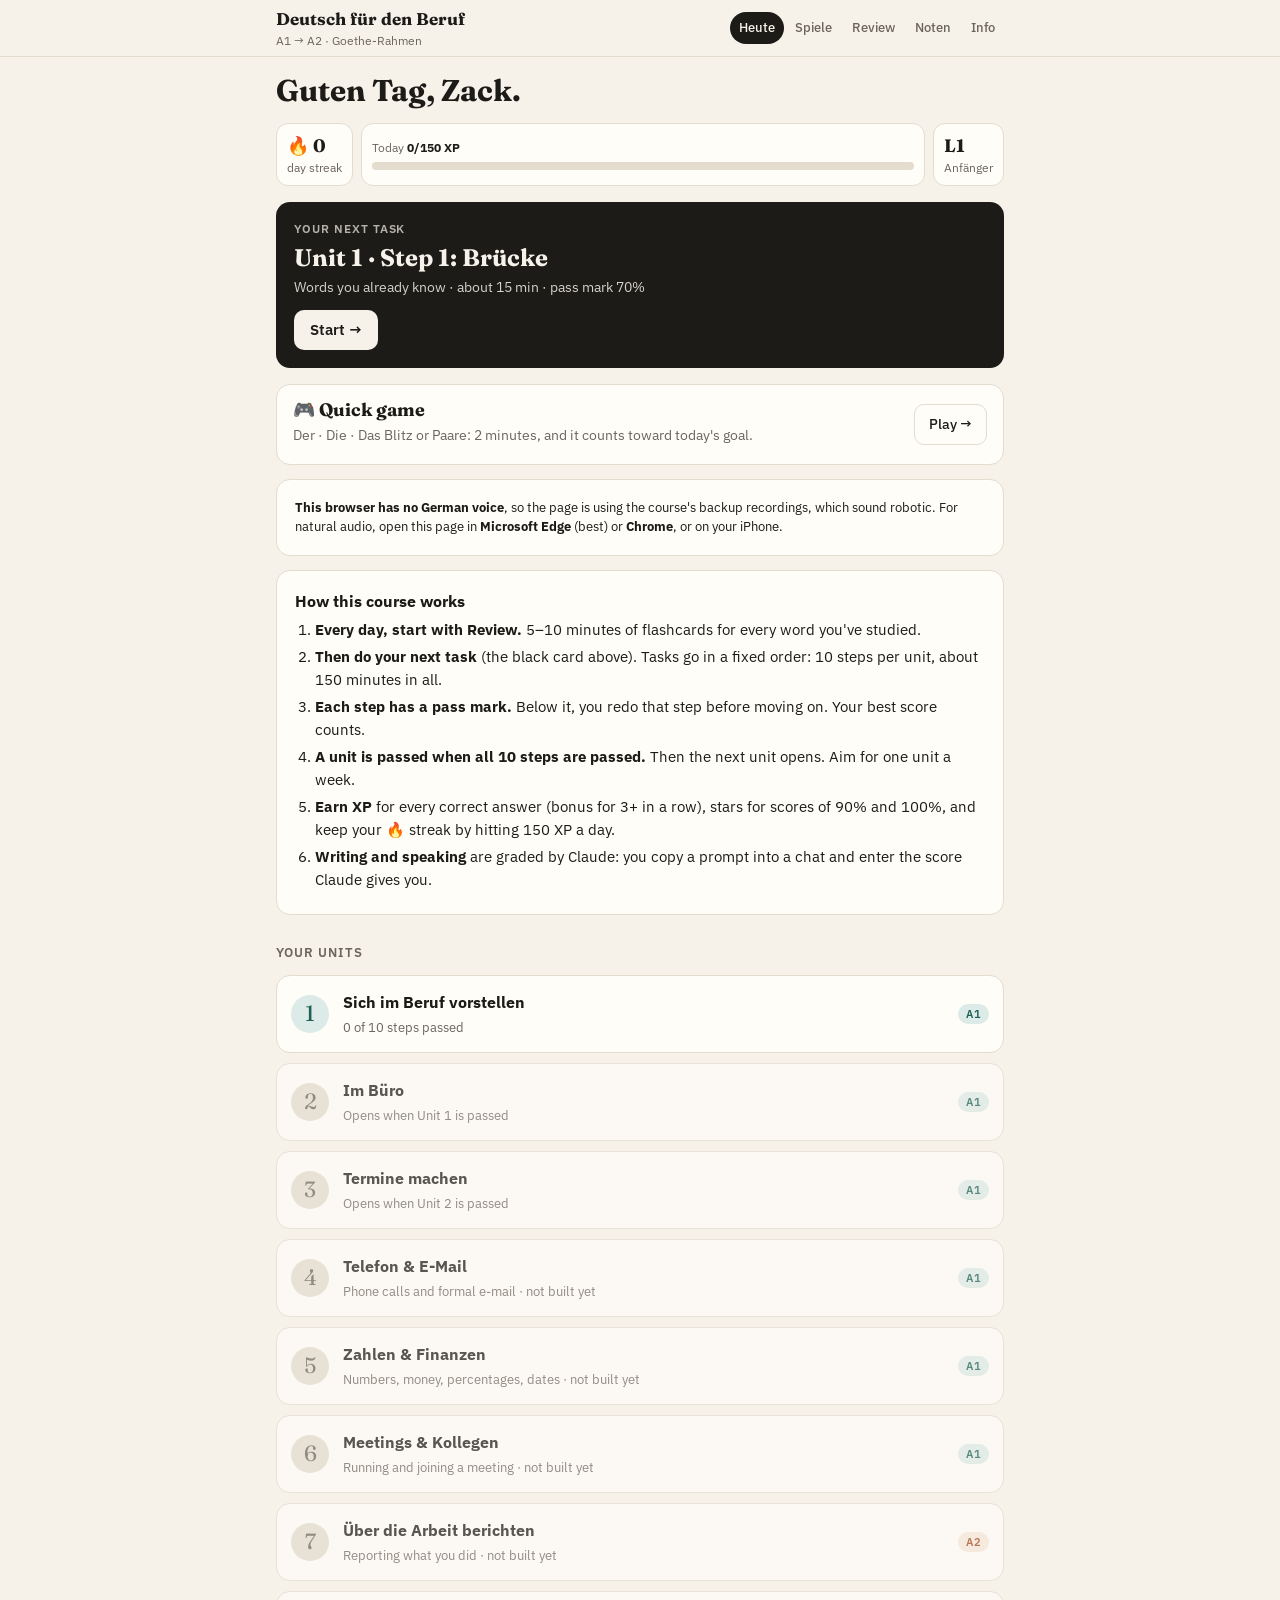
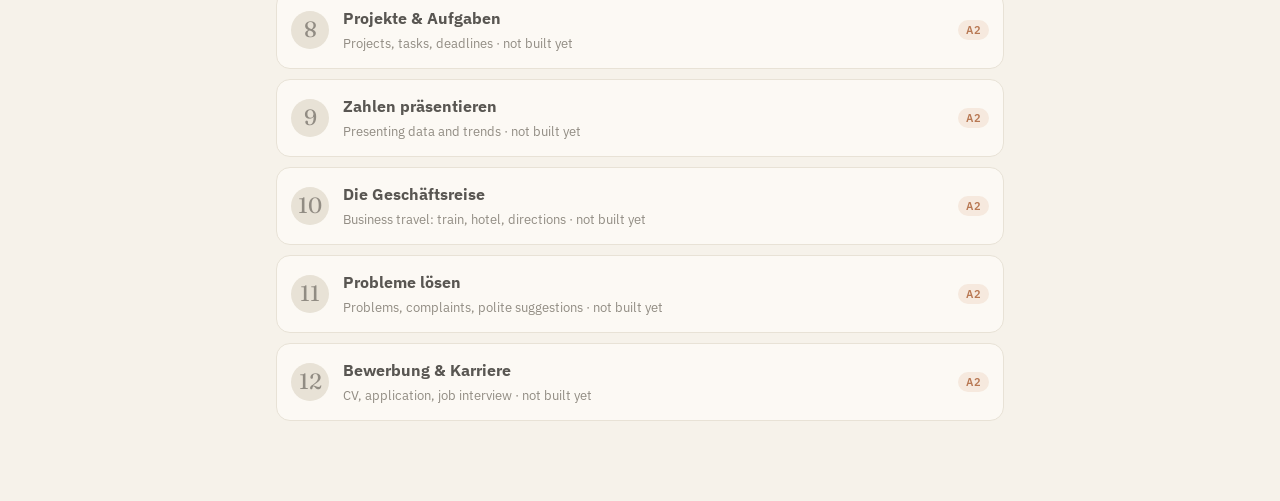
==== site/index.html @ 14cfe326 "Deutsch für den Beruf: Units 1-3, build pipeline, handoff" ====
<!DOCTYPE html>
<html lang="de">
<head>
<meta charset="utf-8">
<meta name="viewport" content="width=device-width, initial-scale=1">
<title>Deutsch für den Beruf · A1→A2</title>
<link rel="preconnect" href="https://fonts.googleapis.com">
<link href="https://fonts.googleapis.com/css2?family=Fraunces:opsz,wght@9..144,500;9..144,700&family=IBM+Plex+Sans:wght@400;500;600&family=IBM+Plex+Mono:wght@400;500&display=swap" rel="stylesheet">
<style>

:root{
  --bg:#f6f2ea; --card:#fffdf8; --ink:#1d1b18; --muted:#6b655c; --line:#e3dccf;
  --accent:#1f5f55; --accent-soft:#dcebe7; --warn:#a14a1a; --warn-soft:#f6e6da;
  --der:#2357a8; --die:#b3262f; --das:#2b7a3d; --pl:#7a4ea8;
  --ok:#2b7a3d; --bad:#b3262f; --ok-bg:#e3f1e5; --bad-bg:#f8e1e1; --mid:#a86a00; --mid-bg:#fbefd6;
  --radius:14px;
}
@media (prefers-color-scheme: dark){
  :root{
    --bg:#16181a; --card:#1f2225; --ink:#ece8e1; --muted:#a19b91; --line:#33373b;
    --accent:#6cc2b1; --accent-soft:#1f3632; --warn:#e39a6e; --warn-soft:#3a2a20;
    --der:#7fa8ef; --die:#f08a90; --das:#7fcf8e; --pl:#c4a2ec;
    --ok:#7fcf8e; --bad:#f08a90; --ok-bg:#1e3324; --bad-bg:#3a2224; --mid:#e8b75a; --mid-bg:#3a2f1a;
  }
}
*{box-sizing:border-box}
html,body{margin:0;padding:0}
body{font-family:"IBM Plex Sans",system-ui,sans-serif;background:var(--bg);color:var(--ink);line-height:1.5;font-size:16px;-webkit-text-size-adjust:100%}
h1,h2,h3{font-family:"Fraunces",Georgia,serif;font-weight:700;line-height:1.2;margin:0}
a{color:var(--accent)}
button{font:inherit;color:inherit;cursor:pointer}
.wrap{max-width:760px;margin:0 auto;padding:0 16px 80px}
header.top{position:sticky;top:0;z-index:20;background:var(--bg);border-bottom:1px solid var(--line)}
header.top .wrap{padding-bottom:0;display:flex;align-items:center;gap:10px;min-height:56px}
.brand{font-family:"Fraunces",serif;font-weight:700;font-size:17px;flex:1;min-width:0}
.brand small{display:block;font-family:"IBM Plex Sans",system-ui,sans-serif;font-weight:400;font-size:12px;color:var(--muted)}
nav.tabs{display:flex;gap:2px}
nav.tabs a{text-decoration:none;color:var(--muted);padding:6px 9px;border-radius:999px;font-size:13px;font-weight:500;white-space:nowrap}
nav.tabs a.on{background:var(--ink);color:var(--bg)}
.hero{padding:26px 0 6px}
.hero h1{font-size:30px}
.hero p{color:var(--muted);margin:8px 0 0}
.bar{height:8px;background:var(--line);border-radius:99px;overflow:hidden}
.bar>i{display:block;height:100%;background:var(--accent);width:0;transition:width .4s}
.card{background:var(--card);border:1px solid var(--line);border-radius:var(--radius);padding:18px;margin:14px 0}
.units{display:grid;gap:10px;margin-top:12px}
.unit{display:flex;gap:14px;align-items:center;text-decoration:none;color:inherit;background:var(--card);border:1px solid var(--line);border-radius:var(--radius);padding:14px}
.unit .num{font-family:"Fraunces",serif;font-size:22px;width:38px;height:38px;border-radius:50%;display:grid;place-items:center;background:var(--accent-soft);color:var(--accent);flex:none}
.unit.locked{opacity:.72}
.unit.locked .num{background:var(--line);color:var(--muted)}
.unit .t{flex:1;min-width:0}
.unit .t b{display:block}
.unit .t span{font-size:13px;color:var(--muted)}
.pill{font-size:11px;font-weight:600;letter-spacing:.04em;padding:2px 8px;border-radius:99px;background:var(--line);color:var(--muted);white-space:nowrap}
.pill.a1{background:var(--accent-soft);color:var(--accent)}
.pill.a2{background:var(--warn-soft);color:var(--warn)}
.mini{width:56px}
.sec-h{font-size:13px;font-weight:600;letter-spacing:.08em;text-transform:uppercase;color:var(--muted);margin:28px 0 4px}
.method{display:grid;grid-template-columns:repeat(3,1fr);gap:8px;margin-top:12px}
.method div{background:var(--card);border:1px solid var(--line);border-radius:12px;padding:10px;font-size:13px}
.method b{display:block;font-size:14px}
.chips{position:sticky;top:57px;z-index:10;background:var(--bg);display:flex;gap:6px;overflow-x:auto;padding:10px 16px;margin:0 -16px;scrollbar-width:none}
.chips::-webkit-scrollbar{display:none}
.chips a{flex:none;text-decoration:none;font-size:13px;font-weight:500;padding:6px 12px;border:1px solid var(--line);border-radius:99px;color:var(--ink);background:var(--card)}
.chips a.done{border-color:var(--accent);color:var(--accent)}
.chips a.done::after{content:" ✓"}
section.block{scroll-margin-top:110px}
section.block>h2{font-size:22px;margin:30px 0 4px;display:flex;align-items:baseline;gap:10px}
section.block>h2 .k{font-family:"IBM Plex Sans",system-ui,sans-serif;font-size:12px;font-weight:600;letter-spacing:.06em;text-transform:uppercase;color:var(--muted)}
.lead{color:var(--muted);margin:2px 0 0;font-size:15px}
.goals{margin:8px 0 0;padding-left:20px}
.goals li{margin:3px 0}
.g-m{color:var(--der)} .g-f{color:var(--die)} .g-n{color:var(--das)} .g-p{color:var(--pl)}
/* bridge */
.cog{display:grid;grid-template-columns:repeat(auto-fill,minmax(150px,1fr));gap:8px}
.cog button{display:flex;flex-direction:column;align-items:flex-start;text-align:left;border:1px solid var(--line);background:var(--card);border-radius:10px;padding:8px 10px}
.cog button b{font-weight:500}
.cog button span{font-size:12px;color:var(--muted)}
.rule h3{font-size:18px}
.rule .how{font-size:14px;color:var(--muted);margin:4px 0 10px}
.pair{display:flex;align-items:center;gap:8px;padding:7px 0;border-bottom:1px solid var(--line)}
.pair:last-child{border-bottom:none}
.pair .en{flex:1;color:var(--muted)}
.pair .ar{color:var(--muted)}
.pair .de{flex:1.2;font-weight:500}
.pair .de.hidden{color:transparent;background:var(--line);border-radius:6px;cursor:pointer;user-select:none}
.pair .de.hidden::before{content:"tap to reveal";color:var(--muted);font-size:12px;font-weight:400;padding:0 8px}
.sub{font-size:12px;font-weight:600;letter-spacing:.06em;text-transform:uppercase;color:var(--muted);margin:12px 0 2px}
table.snd{border-collapse:collapse;width:100%;font-size:14px}
table.snd td{border-bottom:1px solid var(--line);padding:7px 6px;vertical-align:top}
table.snd td:first-child{font-family:"IBM Plex Mono",monospace;font-weight:500;white-space:nowrap}
/* flashcards */
.fc-wrap{display:flex;flex-direction:column;align-items:center;gap:12px}
.fc{width:100%;min-height:170px;border-radius:var(--radius);border:1px solid var(--line);background:var(--bg);display:flex;flex-direction:column;align-items:center;justify-content:center;padding:20px;text-align:center;user-select:none;position:relative;cursor:pointer}
.fc .w{font-family:"Fraunces",serif;font-size:28px;font-weight:500}
.fc .tr{font-size:17px;color:var(--muted);margin-top:8px;min-height:24px}
.fc .note{font-size:13px;color:var(--muted);margin-top:6px}
.fc .hint{position:absolute;bottom:8px;font-size:12px;color:var(--muted)}
.ctrl{display:flex;gap:8px;flex-wrap:wrap;justify-content:center}
.btn{border:1px solid var(--line);background:var(--card);padding:9px 14px;border-radius:10px;font-weight:500;font-size:14px}
.btn.primary{background:var(--accent);border-color:var(--accent);color:#fff}
@media (prefers-color-scheme: dark){.btn.primary{color:#0f1a18}}
.btn.ghost{background:transparent}
.btn.sm{padding:5px 10px;font-size:13px}
.btn:disabled{opacity:.45;cursor:default}
.legend{display:flex;gap:12px;font-size:13px;flex-wrap:wrap;color:var(--muted);margin-top:4px}
.vlist{display:none;margin-top:10px;width:100%}
.vlist.on{display:block}
.vrow{display:flex;gap:10px;align-items:center;padding:8px 0;border-bottom:1px solid var(--line)}
.vrow .d{flex:1;font-weight:500}
.vrow .e{flex:1;color:var(--muted);font-size:14px}
.spk{border:none;background:transparent;font-size:17px;padding:4px 6px;line-height:1;border-radius:8px;flex:none}
.spk:hover{background:var(--line)}
.spk.playing{background:var(--accent-soft)}
/* dialog */
.line{display:flex;gap:10px;padding:10px 6px;border-bottom:1px dashed var(--line);border-radius:8px}
.line:last-of-type{border-bottom:none}
.line.now{background:var(--accent-soft)}
.who{flex:none;width:30px;height:30px;border-radius:50%;display:grid;place-items:center;font-size:12px;font-weight:600;background:var(--accent-soft);color:var(--accent)}
.who.b{background:var(--warn-soft);color:var(--warn)}
.line .txt{flex:1}
.line .en{font-size:14px;color:var(--muted);display:none;margin-top:2px}
.show-en .line .en{display:block}
.hide-de .line .txt>div:first-child{filter:blur(5px)}
/* listening */
.player{display:flex;align-items:center;gap:12px;padding:12px;border-radius:12px;background:var(--bg);border:1px solid var(--line)}
.player .big{width:48px;height:48px;border-radius:50%;border:none;background:var(--accent);color:#fff;font-size:18px;flex:none}
@media (prefers-color-scheme: dark){.player .big{color:#0f1a18}}
.player .meta{flex:1;font-size:14px}
.transcript{display:none;margin-top:10px;font-size:15px;border-left:3px solid var(--accent);padding:6px 12px}
.transcript.on{display:block}
.diff{margin-top:6px;font-size:15px;line-height:1.9}
.diff span{padding:1px 4px;border-radius:5px;margin-right:2px}
.diff .w-ok{background:var(--ok-bg);color:var(--ok)}
.diff .w-case{background:var(--mid-bg);color:var(--mid)}
.diff .w-bad{background:var(--bad-bg);color:var(--bad)}
.diff .w-miss{background:var(--bad-bg);color:var(--bad);text-decoration:underline dotted}
/* grammar */
.gram h3{font-size:17px;margin:4px 0 6px}
.gram p{margin:6px 0}
table.tb{border-collapse:collapse;width:100%;font-size:14px;margin:8px 0}
table.tb th,table.tb td{border-bottom:1px solid var(--line);padding:6px 8px;text-align:left}
table.tb th{font-weight:600;color:var(--muted);font-size:12px;text-transform:uppercase;letter-spacing:.04em}
.slots{display:flex;flex-wrap:wrap;gap:4px;margin:6px 0}
.slots span{padding:4px 8px;border-radius:8px;background:var(--line);font-size:14px}
.slots span.v{background:var(--accent);color:#fff}
@media (prefers-color-scheme: dark){.slots span.v{color:#0f1a18}}
.tip{border-left:3px solid var(--warn);padding:6px 12px;margin:10px 0;font-size:14px}
.tip b{color:var(--warn)}
/* exercises */
.ex-h{display:flex;justify-content:space-between;align-items:baseline;gap:10px}
.ex-h h3{font-size:17px}
.score{font-size:13px;color:var(--muted);white-space:nowrap}
.q{padding:14px 0;border-bottom:1px solid var(--line)}
.q:last-child{border-bottom:none}
.q .p{font-weight:500;margin-bottom:8px}
.opts{display:grid;grid-template-columns:1fr 1fr;gap:8px}
.opt{border:1px solid var(--line);background:var(--card);padding:9px 10px;border-radius:10px;text-align:left;font-size:15px}
.opt.right{background:var(--ok-bg);border-color:var(--ok);color:var(--ok);font-weight:600}
.opt.wrong{background:var(--bad-bg);border-color:var(--bad);color:var(--bad);text-decoration:line-through}
.why{font-size:14px;color:var(--muted);margin-top:8px;display:none}
.why.on{display:block}
.inrow{display:flex;gap:8px;align-items:center;flex-wrap:wrap}
input.tx{flex:1;min-width:140px;font:inherit;font-size:16px;padding:9px 10px;border:1px solid var(--line);border-radius:10px;background:var(--bg);color:var(--ink)}
input.tx.right{border-color:var(--ok);background:var(--ok-bg)}
input.tx.wrong{border-color:var(--bad);background:var(--bad-bg)}
.fb{font-size:14px;margin-top:6px}
.fb.ok{color:var(--ok)} .fb.no{color:var(--bad)}
.uml{display:flex;gap:4px;margin-top:6px;flex-wrap:wrap}
.uml button{border:1px solid var(--line);background:var(--card);border-radius:8px;padding:4px 11px;font-size:15px;min-width:36px}
.tray,.answer{display:flex;flex-wrap:wrap;gap:6px;min-height:44px;padding:6px;border-radius:10px}
.answer{border:1px dashed var(--line);margin-bottom:8px;background:var(--bg)}
.answer.right{border-color:var(--ok);border-style:solid;background:var(--ok-bg)}
.answer.wrong{border-color:var(--bad);border-style:solid;background:var(--bad-bg)}
.tok{border:1px solid var(--line);background:var(--card);padding:6px 10px;border-radius:8px;font-size:15px}
.tok.used{visibility:hidden}
/* think */
.step{padding:14px 0;border-bottom:1px solid var(--line)}
.step:last-child{border-bottom:none}
.step .en{font-weight:500}
.step .num{font-size:12px;color:var(--muted);font-weight:600;letter-spacing:.06em}
.step .ans{display:none;margin-top:8px;padding:8px 10px;border-radius:10px;background:var(--accent-soft)}
.step .ans.on{display:flex;gap:8px;align-items:flex-start}
.step .ans .de{flex:1;font-weight:600;color:var(--accent)}
.step .ans .de small{display:block;font-weight:400;color:var(--muted);font-size:13px;margin-top:2px}
/* typing */
.target{font-family:"IBM Plex Mono",monospace;font-size:19px;line-height:1.7;padding:12px;border-radius:10px;background:var(--bg);border:1px solid var(--line);word-break:break-word;letter-spacing:.01em}
.target .c-ok{color:var(--ok)}
.target .c-bad{background:var(--bad-bg);color:var(--bad)}
.target .c-cur{border-bottom:2px solid var(--accent)}
.target .c-todo{color:var(--muted)}
input.typing{width:100%;margin-top:10px;font-family:"IBM Plex Mono",monospace;font-size:18px;padding:10px;border:1px solid var(--line);border-radius:10px;background:var(--card);color:var(--ink)}
.stats{display:flex;gap:16px;font-size:14px;margin-top:10px;color:var(--muted)}
.stats b{color:var(--ink);font-size:18px;font-family:"Fraunces",serif}
details.keys{border:1px solid var(--line);border-radius:10px;padding:8px 12px;margin:8px 0;background:var(--card)}
details.keys summary{cursor:pointer;font-weight:500}
details.keys p{margin:6px 0;font-size:14px}
kbd{font-family:"IBM Plex Mono",monospace;font-size:13px;border:1px solid var(--line);border-bottom-width:2px;border-radius:5px;padding:1px 6px;background:var(--bg)}
/* write */
textarea{width:100%;min-height:150px;font:inherit;font-size:16px;padding:10px;border:1px solid var(--line);border-radius:10px;background:var(--bg);color:var(--ink);resize:vertical}
.model{display:none;white-space:pre-line;border-left:3px solid var(--accent);padding:8px 12px;margin-top:10px;font-size:15px}
.model.on{display:block}
.copybox{display:none;margin-top:10px;font-size:13px;white-space:pre-wrap;background:var(--bg);border:1px solid var(--line);border-radius:10px;padding:10px;user-select:all}
.copybox.on{display:block}
.toast{position:fixed;left:50%;bottom:20px;transform:translateX(-50%);background:var(--ink);color:var(--bg);padding:9px 16px;border-radius:99px;font-size:14px;opacity:0;transition:opacity .25s;pointer-events:none;z-index:50;max-width:90vw;text-align:center}
.toast.on{opacity:1}
.row{display:flex;gap:8px;flex-wrap:wrap;margin-top:10px}
.muted{color:var(--muted)}
.small{font-size:13px}
ul.clean{padding-left:20px;margin:6px 0}
ul.clean li{margin:4px 0}
.examgrid{display:grid;grid-template-columns:1fr 1fr;gap:10px}
.examgrid .card{margin:0}
.examgrid h3{font-size:18px}
.examgrid .big{font-family:"Fraunces",serif;font-size:26px}
.back{display:inline-block;margin-top:18px;font-size:14px;text-decoration:none}
.boxes{display:flex;gap:6px;margin-top:10px}
.boxes div{flex:1;text-align:center;border:1px solid var(--line);border-radius:10px;padding:6px 0;font-size:12px;color:var(--muted);background:var(--card)}
.boxes div b{display:block;font-size:18px;color:var(--ink);font-family:"Fraunces",serif}
@media (max-width:440px){.opts{grid-template-columns:1fr}.hero h1{font-size:26px}nav.tabs a{padding:6px 7px;font-size:12px}.brand small{display:none}.brand{font-size:15px}.method{grid-template-columns:1fr 1fr}.examgrid{grid-template-columns:1fr}}

/* ---- guided path ---- */
.next{background:var(--ink);color:var(--bg);border-radius:var(--radius);padding:18px;margin:16px 0;display:block;text-decoration:none}
.next .k{font-size:12px;font-weight:600;letter-spacing:.08em;text-transform:uppercase;opacity:.7}
.next h2{font-size:24px;margin:6px 0 4px;color:var(--bg)}
.next p{margin:0;opacity:.85;font-size:14px}
.next .go{display:inline-block;margin-top:12px;background:var(--bg);color:var(--ink);padding:9px 16px;border-radius:10px;font-weight:600;font-size:15px}
.next.warn{background:var(--warn)}
.how ol{margin:6px 0 0;padding-left:20px}
.how li{margin:5px 0;font-size:15px}
.steps{display:grid;gap:8px;margin-top:10px}
.srow{display:flex;align-items:center;gap:12px;padding:12px;border:1px solid var(--line);border-radius:12px;background:var(--card);text-decoration:none;color:inherit}
.srow .n{width:30px;height:30px;border-radius:50%;display:grid;place-items:center;font-weight:600;font-size:14px;background:var(--line);color:var(--muted);flex:none}
.srow.pass .n{background:var(--ok);color:#fff}
.srow.fail .n{background:var(--bad);color:#fff}
.srow.cur{border-color:var(--ink);border-width:2px}
.srow .t{flex:1;min-width:0}
.srow .t b{display:block;font-size:15px}
.srow .t span{font-size:12px;color:var(--muted)}
.srow .g{font-size:13px;text-align:right;white-space:nowrap}
.srow .g b{display:block;font-family:"Fraunces",Georgia,serif;font-size:17px}
.task{border:2px solid var(--ink);border-radius:var(--radius);padding:14px 16px;margin:14px 0;background:var(--card)}
.task .h{font-size:12px;font-weight:600;letter-spacing:.08em;text-transform:uppercase;color:var(--muted)}
.task ol{margin:6px 0 8px;padding-left:20px}
.task li{margin:4px 0}
.passline{font-size:14px;padding-top:8px;border-top:1px solid var(--line)}
.passline b{color:var(--accent)}
.result{border-radius:var(--radius);padding:16px;margin:18px 0;border:2px solid}
.result.ok{border-color:var(--ok);background:var(--ok-bg)}
.result.no{border-color:var(--bad);background:var(--bad-bg)}
.result .big{font-family:"Fraunces",Georgia,serif;font-size:34px;line-height:1}
.result p{margin:8px 0 0}
.stephead{display:flex;justify-content:space-between;align-items:center;gap:10px;margin-top:16px;font-size:13px;color:var(--muted)}
.prog{display:flex;gap:3px;margin-top:8px}
.prog i{flex:1;height:5px;border-radius:3px;background:var(--line)}
.prog i.pass{background:var(--ok)} .prog i.fail{background:var(--bad)} .prog i.cur{background:var(--ink)}
table.grades{border-collapse:collapse;width:100%;font-size:14px}
table.grades td,table.grades th{padding:7px 6px;border-bottom:1px solid var(--line);text-align:left}
table.grades th{font-size:12px;color:var(--muted);text-transform:uppercase;letter-spacing:.04em}
table.grades td.r{text-align:right;white-space:nowrap}
.ok-t{color:var(--ok);font-weight:600} .no-t{color:var(--bad);font-weight:600}
.lockmsg{font-size:13px;color:var(--muted)}
input.score{width:80px;font:inherit;font-size:18px;padding:8px;border:1px solid var(--line);border-radius:10px;background:var(--bg);color:var(--ink);text-align:center}
.selfgrade{display:none;gap:8px;margin-top:8px;align-items:center;font-size:14px}
.selfgrade.on{display:flex}
.chk{font-size:12px;font-weight:600}

/* ---- game layer ---- */
.hud{display:flex;gap:8px;align-items:stretch;margin:8px 0 4px}
.hud .hb{background:var(--card);border:1px solid var(--line);border-radius:12px;padding:8px 10px;display:flex;flex-direction:column;justify-content:center;font-size:12px;color:var(--muted);min-width:64px}
.hud .hb.grow{flex:1}
.hud .big{font-family:"Fraunces",Georgia,serif;font-size:18px;color:var(--ink);font-weight:700}
.hud .goalrow{display:flex;justify-content:space-between;margin-bottom:5px}
.hud .goalrow b{color:var(--ink)}
.xpfloat{position:fixed;right:18px;top:70px;background:var(--accent);color:#fff;font-weight:700;padding:5px 10px;border-radius:99px;font-size:14px;z-index:60;animation:xpup 1.1s ease-out forwards;pointer-events:none}
@keyframes xpup{0%{opacity:0;transform:translateY(10px)}20%{opacity:1;transform:translateY(0)}100%{opacity:0;transform:translateY(-24px)}}
#combo{position:fixed;left:50%;top:64px;transform:translateX(-50%) scale(.9);background:var(--warn);color:#fff;font-weight:700;padding:6px 14px;border-radius:99px;opacity:0;transition:all .2s;z-index:60;pointer-events:none}
#combo.on{opacity:1;transform:translateX(-50%) scale(1)}
.stars{color:#e0a000;font-size:22px;letter-spacing:2px}
.stars.sm{font-size:12px;letter-spacing:0;display:block}
.gamecard{display:flex;gap:12px;align-items:center;justify-content:space-between;background:var(--card);border:1px solid var(--line);border-radius:var(--radius);padding:14px 16px;margin:12px 0}
.gamecard h3{font-size:18px}
.gamecard p{margin:4px 0;font-size:14px;color:var(--muted)}
.game{margin-top:12px}
.gtop{display:flex;justify-content:space-between;font-weight:600;font-size:16px;padding:10px 4px}
.bzcard{background:var(--card);border:2px solid var(--line);border-radius:var(--radius);padding:30px 16px;text-align:center;transition:all .15s}
.bzcard.ok{border-color:var(--ok);background:var(--ok-bg)} .bzcard.no{border-color:var(--bad);background:var(--bad-bg)}
.bzw{font-family:"Fraunces",Georgia,serif;font-size:36px;font-weight:700}
.bzen{color:var(--muted);margin-top:6px}
.arts{display:grid;grid-template-columns:repeat(3,1fr);gap:10px;margin:14px 0}
.art{font-size:22px;font-weight:700;padding:18px 0;border-radius:14px;border:2px solid currentColor;background:var(--card)}
.art:disabled{opacity:.4}
.pgrid{display:grid;grid-template-columns:repeat(3,1fr);gap:8px}
.pc{min-height:68px;border-radius:12px;border:1px solid var(--line);background:var(--card);font-size:14px;padding:6px;font-weight:500}
.pc.de{border-left:4px solid var(--accent)}
.pc.sel{border-color:var(--ink);border-width:2px;background:var(--accent-soft)}
.pc.done{visibility:hidden}
.pc.bad{background:var(--bad-bg);border-color:var(--bad)}
/* ---- story ---- */
.story .st-t{font-size:28px;margin-top:4px}
.sent{display:grid;grid-template-columns:1fr auto;gap:4px 8px;padding:9px 6px;border-radius:10px;font-size:18px;line-height:1.55}
.sent.now{background:var(--accent-soft)}
.sent .sbtn{display:flex;gap:2px;align-items:flex-start}
.sent .enb{border:1px solid var(--line);background:var(--card);border-radius:7px;font-size:11px;font-weight:600;padding:3px 6px;color:var(--muted)}
.sent .en{grid-column:1/-1;display:none;font-size:14px;color:var(--muted)}
.sent.showen .en,.allen .sent .en{display:block}
.gw{font:inherit;color:inherit;background:none;border:none;padding:0;border-bottom:2px dotted var(--accent);cursor:pointer;line-height:1.2}
#stBody{position:relative}
.story{position:relative}
.gpop{position:absolute;display:none;background:var(--ink);color:var(--bg);padding:7px 11px;border-radius:9px;font-size:14px;z-index:15;max-width:220px}
.gpop.on{display:block}
.tfq{font-size:18px;font-weight:500;margin:6px 0 10px}
.setrow{display:flex;gap:10px;align-items:center;margin-top:10px;font-size:14px}
.setrow label{width:60px;color:var(--muted)}
.setrow select{flex:1;font:inherit;font-size:14px;padding:6px;border-radius:8px;border:1px solid var(--line);background:var(--bg);color:var(--ink)}
.setrow input[type=range]{flex:1}
@media (max-width:440px){.brand{display:none}nav.tabs{flex:1;justify-content:space-between}nav.tabs a{padding:6px 8px;font-size:13px}}
</style>
</head>
<body>
<header class="top"><div class="wrap">
  <div class="brand">Deutsch für den Beruf<small>A1 → A2 · Goethe-Rahmen</small></div>
  <nav class="tabs" id="tabs">
    <a href="#heute" data-v="heute">Heute</a>
    <a href="#spiele" data-v="spiele">Spiele</a>
    <a href="#wiederholen" data-v="wiederholen">Review</a>
    <a href="#noten" data-v="noten">Noten</a>
    <a href="#info" data-v="info">Info</a>
  </nav>
</div></header>
<main class="wrap" id="app"></main>
<div class="toast" id="toast"></div>

<script>
const UNITS = [{"id": 1, "level": "A1", "full": true, "title": "Sich im Beruf vorstellen", "en": "Introducing yourself at work", "goals": ["Recognize the large share of work vocabulary you already know from English", "Say your name, where you're from, where you live, and what you do", "Ask a colleague the same questions — formally (Sie) and informally (du)"], "bruecke": {"intro": "German and English are sister languages. Much of your work vocabulary is already German, and much of the rest follows a few regular sound shifts. Learn a shift once and you can work out hundreds of words without memorizing them.", "showSounds": true, "cognates": [{"de": "das Team", "en": "team", "g": "n"}, {"de": "die Firma", "en": "firm, company", "g": "f"}, {"de": "der Analyst", "en": "analyst", "g": "m"}, {"de": "die Analyse", "en": "analysis", "g": "f"}, {"de": "das Projekt", "en": "project", "g": "n"}, {"de": "die Strategie", "en": "strategy", "g": "f"}, {"de": "die Daten", "en": "data", "g": "p"}, {"de": "das Budget", "en": "budget", "g": "n"}, {"de": "die Bank", "en": "bank", "g": "f"}, {"de": "die Finanzen", "en": "finances", "g": "p"}, {"de": "der Manager", "en": "manager", "g": "m"}, {"de": "das Marketing", "en": "marketing", "g": "n"}], "rules": [{"title": "-tion stays -tion", "how": "Same ending, always feminine (die), stressed on the last syllable: 'tsee-OHN'. A c before it usually becomes k.", "ex": [["information", "die Information"], ["organization", "die Organisation"], ["presentation", "die Präsentation"]], "guess": [["position", "die Position"], ["option", "die Option"], ["function", "die Funktion"]]}, {"title": "English th → German d", "how": "German never has the 'th' sound. Where English has th, German usually has d.", "ex": [["thank (you)", "danke"], ["three", "drei"], ["thing", "das Ding"]], "guess": [["to think", "denken"], ["brother", "der Bruder"], ["thick", "dick"]]}], "extraTitle": "False friends: look English, mean something else", "extra": [{"de": "der Chef", "en": "the boss — not a cook (cook = der Koch)"}, {"de": "das Handy", "en": "cell phone"}, {"de": "bekommen", "en": "to get, receive — not 'become' (become = werden)"}, {"de": "also", "en": "so, therefore — not 'also' (also = auch)"}, {"de": "aktuell", "en": "current — not 'actual' (actual = tatsächlich)"}]}, "vocab": [{"de": "der Name", "en": "name", "g": "m"}, {"de": "der Beruf", "en": "job, profession", "g": "m"}, {"de": "die Firma", "en": "company", "g": "f", "note": "Plural: die Firmen"}, {"de": "die Abteilung", "en": "department", "g": "f"}, {"de": "die Finanzabteilung", "en": "finance department", "g": "f"}, {"de": "der Kollege / die Kollegin", "en": "colleague (m / f)", "g": "m"}, {"de": "der Chef / die Chefin", "en": "boss (m / f)", "g": "m"}, {"de": "das Team", "en": "team", "g": "n"}, {"de": "die Datenanalyse", "en": "data analysis", "g": "f"}, {"de": "arbeiten bei", "en": "to work at (a company)", "g": "v", "note": "Ich arbeite bei einer Bank."}, {"de": "wohnen in", "en": "to live in", "g": "v"}, {"de": "kommen aus", "en": "to come from", "g": "v"}, {"de": "leiten", "en": "to lead, to manage", "g": "v", "note": "Ich leite ein Team."}, {"de": "Was machen Sie beruflich?", "en": "What do you do for a living?", "g": "x"}, {"de": "Freut mich!", "en": "Nice to meet you!", "g": "x"}, {"de": "Herzlich willkommen!", "en": "Welcome!", "g": "x"}, {"de": "ein bisschen", "en": "a little", "g": "x"}], "dialog": {"title": "Der erste Tag", "en": "David Miller meets a colleague on his first day in the finance department.", "lines": [{"s": "W", "de": "Guten Morgen! Ich bin Thomas Weber aus der Finanzabteilung.", "en": "Good morning! I'm Thomas Weber from the finance department."}, {"s": "M", "de": "Guten Morgen, Herr Weber. Mein Name ist David Miller. Freut mich!", "en": "Good morning, Mr. Weber. My name is David Miller. Nice to meet you!"}, {"s": "W", "de": "Freut mich auch. Woher kommen Sie, Herr Miller?", "en": "Nice to meet you too. Where are you from, Mr. Miller?"}, {"s": "M", "de": "Ich komme aus den USA, aus Chicago. Und Sie?", "en": "I'm from the USA, from Chicago. And you?"}, {"s": "W", "de": "Ich komme aus Hamburg, aber ich wohne jetzt in Frankfurt. Was machen Sie beruflich?", "en": "I'm from Hamburg, but I live in Frankfurt now. What do you do for a living?"}, {"s": "M", "de": "Ich bin Analyst. Ich leite ein Team für Datenanalyse.", "en": "I'm an analyst. I lead a data analysis team."}, {"s": "W", "de": "Interessant! Sprechen Sie Deutsch?", "en": "Interesting! Do you speak German?"}, {"s": "M", "de": "Ein bisschen. Ich lerne Deutsch.", "en": "A little. I'm learning German."}, {"s": "W", "de": "Sehr gut! Herzlich willkommen im Team!", "en": "Very good! Welcome to the team!"}, {"s": "M", "de": "Vielen Dank!", "en": "Thank you very much!"}]}, "hoeren": {"intro": "Goethe Hören style: a phone message. Listen twice before you look at the questions — that's how the exam does it.", "voice": "W", "text": "Hallo Herr Miller, hier ist Thomas Weber aus der Finanzabteilung. Herzlich willkommen in der Firma! Unser Team-Meeting ist am Montag. Bitte kommen Sie zuerst in mein Büro, Zimmer zwölf. Bis Montag!", "qs": [{"q": "Who is calling?", "o": ["A colleague from finance", "Someone from IT", "His boss"], "a": 0}, {"q": "When is the team meeting?", "o": ["Tuesday", "Monday", "Friday"], "a": 1}, {"q": "Where should he go first?", "o": ["Room 20", "Reception", "Room 12"], "a": 2}], "diktat": ["Ich heiße David Miller.", "Ich komme aus Chicago.", "Was machen Sie beruflich?", "Ich arbeite in der Finanzabteilung."]}, "denken": [{"en": "I am", "de": "Ich bin.", "note": "sein (to be): ich bin."}, {"en": "I'm an analyst.", "de": "Ich bin Analyst.", "note": "No 'a/an' with professions."}, {"en": "I work.", "de": "Ich arbeite.", "note": "ich → verb ends in -e."}, {"en": "I work here.", "de": "Ich arbeite hier."}, {"en": "I work at a bank.", "de": "Ich arbeite bei einer Bank.", "note": "'bei einer' = at a (company). Take it as a chunk for now."}, {"en": "Where do you work? (formal)", "de": "Wo arbeiten Sie?", "note": "English 'do' disappears. The verb goes straight to position 2."}, {"en": "Do you work here? (formal)", "de": "Arbeiten Sie hier?", "note": "Yes/no question: the verb comes first."}, {"en": "I live in Chicago, but I work in Frankfurt.", "de": "Ich wohne in Chicago, aber ich arbeite in Frankfurt.", "note": "aber (but) doesn't change word order."}], "grammar": [{"h": "1 · The verb is always in position 2", "html": "<p>In a statement and in a W-question, the conjugated verb sits in slot 2. In a yes/no question, it moves to slot 1.</p>\n     <div class=\"slots\"><span>Ich</span><span class=\"v\">arbeite</span><span>bei einer Bank.</span></div>\n     <div class=\"slots\"><span>Wo</span><span class=\"v\">arbeiten</span><span>Sie?</span></div>\n     <div class=\"slots\"><span class=\"v\">Arbeiten</span><span>Sie hier?</span></div>\n     <p class=\"small muted\">W-words: <b>wie</b> (how), <b>was</b> (what), <b>wo</b> (where), <b>woher</b> (where from), <b>wer</b> (who). Notice the w → 'wh' match with English.</p>"}, {"h": "2 · Present tense: the four verbs of this unit", "html": "<table class=\"tb\"><tr><th></th><th>sein</th><th>heißen</th><th>arbeiten</th><th>wohnen</th></tr>\n     <tr><td>ich</td><td>bin</td><td>heiße</td><td>arbeite</td><td>wohne</td></tr>\n     <tr><td>du</td><td>bist</td><td>heißt</td><td>arbeitest</td><td>wohnst</td></tr>\n     <tr><td>er / sie / es</td><td>ist</td><td>heißt</td><td>arbeitet</td><td>wohnt</td></tr>\n     <tr><td>wir</td><td>sind</td><td>heißen</td><td>arbeiten</td><td>wohnen</td></tr>\n     <tr><td>ihr</td><td>seid</td><td>heißt</td><td>arbeitet</td><td>wohnt</td></tr>\n     <tr><td>sie / Sie</td><td>sind</td><td>heißen</td><td>arbeiten</td><td>wohnen</td></tr></table>\n     <p class=\"small\">Stems ending in <b>-t</b> or <b>-d</b> add an <b>-e-</b>: du arbeit<b>e</b>st, er arbeit<b>e</b>t. Stems ending in <b>-ß/-s</b> drop the extra s: du hei<b>ßt</b>.</p>"}, {"h": "3 · Sie or du?", "html": "<p>At work, default to <b>Sie</b> + <b>Herr/Frau</b> + surname. Wait until a colleague offers <i>du</i> (often: „Wollen wir uns duzen?\"). In startups and tech teams, <i>du</i> from day one is common — follow their lead.</p>\n     <p><b>Sie</b> (formal \"you\") is always capitalized and uses the same verb form as <i>wir</i>: <i>Sie arbeiten</i>.</p>"}, {"h": "4 · No article with professions", "html": "<p>Ich bin Analyst. — not <s>ein Analyst</s>. Female forms usually add <b>-in</b>: Analyst<b>in</b>, Kolleg<b>in</b>, Chef<b>in</b>.</p>"}], "mc": [{"q": "___ heißen Sie?", "o": ["Wie", "Wo", "Woher", "Was"], "a": 0, "why": "Wie heißen Sie? = What's your name? (literally: how are you called?)"}, {"q": "Woher ___ Sie?", "o": ["kommt", "kommen", "kommst", "komme"], "a": 1, "why": "Formal Sie takes the same form as wir: Sie kommen."}, {"q": "Ich ___ Analyst.", "o": ["ist", "bist", "bin", "sind"], "a": 2, "why": "sein → ich bin."}, {"q": "Anna ___ in Frankfurt. (works)", "o": ["arbeitet", "arbeit", "arbeitest", "arbeiten"], "a": 0, "why": "er/sie/es + arbeiten → arbeitet (extra -e- after the t)."}, {"q": "Your new boss asks how you are. You reply and ask back:", "o": ["Gut, danke. Und dir?", "Gut, danke. Und Ihnen?"], "a": 1, "why": "With your boss (Sie), the formal form is Ihnen."}, {"q": "„Der Chef“ is…", "o": ["the cook", "the boss", "the chief analyst"], "a": 1, "why": "False friend: der Chef = the boss. A cook is der Koch."}], "gaps": [{"q": "Ich ____ in Chicago. (wohnen)", "a": ["wohne"]}, {"q": "Wo ____ du? (arbeiten)", "a": ["arbeitest"]}, {"q": "Wir ____ Kollegen. (sein)", "a": ["sind"]}, {"q": "Er ____ Thomas. (heißen)", "a": ["heißt"]}, {"q": "____ kommen Sie? – Aus Hamburg.", "a": ["Woher"]}], "builder": [{"w": ["Ich", "arbeite", "bei", "einer", "Bank."], "a": ["Ich arbeite bei einer Bank."], "en": "I work at a bank."}, {"w": ["Was", "machen", "Sie", "beruflich?"], "a": ["Was machen Sie beruflich?"], "en": "What do you do for a living?"}, {"w": ["Ich", "leite", "ein", "Team."], "a": ["Ich leite ein Team."], "en": "I lead a team."}], "tippen": ["Männer, schön, für, heißen. Österreich, Übung, Ärger.", "Ich heiße David Miller und komme aus Chicago.", "Freut mich! Herzlich willkommen im Team.", "Wie heißen Sie? Woher kommen Sie?", "Ich bin Analyst in der Finanzabteilung."], "write": {"task": "You are new at a company. Write a short e-mail to your team (about 30 words). Include:", "points": ["who you are and where you're from", "your job and department", "one question for the team"], "model": "Liebes Team,\nich heiße David Miller und komme aus Chicago. Ich bin Analyst und arbeite ab Montag in der Finanzabteilung. Ich lerne Deutsch – bitte sprechen Sie langsam! Wann ist das Team-Meeting?\nViele Grüße\nDavid Miller"}, "speak": {"goethe": "Goethe A1 Sprechen, Teil 1: introducing yourself. In the exam you introduce yourself using these keywords:", "prompts": ["Name", "Alter", "Land", "Wohnort", "Sprachen", "Beruf", "Hobby"], "chat": "Deutsch-Kurs, Unit 1 (A1), Sprechen-Übung. Spiel bitte Herrn Weber aus der Finanzabteilung. Ich bin neu in der Firma. Stell mir die Fragen aus Goethe A1 Sprechen Teil 1 (Name, Alter, Land, Wohnort, Sprachen, Beruf, Hobby) – eine Frage nach der anderen, mit Sie. Korrigiere meine Fehler kurz auf Englisch nach jeder Antwort."}, "lesen": {"title": "Neu in Frankfurt", "en": "New in Frankfurt", "genre": "Office · 3-minute story", "sentences": [{"de": "Tom kommt aus Kanada.", "en": "Tom is from Canada."}, {"de": "Er wohnt jetzt in Frankfurt.", "en": "He lives in Frankfurt now."}, {"de": "Tom ist Analyst.", "en": "Tom is an analyst."}, {"de": "Er arbeitet bei einer Bank.", "en": "He works at a bank."}, {"de": "Heute ist sein erster Tag.", "en": "Today is his first day."}, {"de": "Im Büro sitzt eine Frau.", "en": "A woman is sitting in the office."}, {"de": "„Guten Morgen! Ich heiße Sara Yilmaz. Ich leite das Team.“", "en": "“Good morning! My name is Sara Yilmaz. I lead the team.”"}, {"de": "„Freut mich, Frau Yilmaz. Ich bin Tom Brown.“", "en": "“Nice to meet you, Ms. Yilmaz. I'm Tom Brown.”"}, {"de": "„Woher kommen Sie, Herr Brown?“", "en": "“Where are you from, Mr. Brown?”"}, {"de": "„Aus Toronto. Und Sie?“", "en": "“From Toronto. And you?”"}, {"de": "„Ich komme aus Köln, aber ich wohne schon zehn Jahre hier.“", "en": "“I'm from Cologne, but I've lived here for ten years.”"}, {"de": "Sara zeigt Tom das Team.", "en": "Sara shows Tom the team."}, {"de": "Das Team ist klein: drei Kollegen und zwei Kolleginnen.", "en": "The team is small: three male and two female colleagues."}, {"de": "Alle sagen „du“.", "en": "Everyone says “du”."}, {"de": "Tom ist überrascht.", "en": "Tom is surprised."}, {"de": "Sara lacht: „Hier sagen wir du. Ich bin Sara.“", "en": "Sara laughs: “Here we say du. I'm Sara.”"}], "gloss": {"jetzt": "now", "heute": "today", "erster": "first", "sitzt": "is sitting", "leite": "lead (I lead)", "schon": "already (here: for)", "jahre": "years", "zeigt": "shows", "klein": "small", "alle": "everyone, all", "sagen": "say", "überrascht": "surprised", "lacht": "laughs", "köln": "Cologne"}, "qs": [{"q": "Tom kommt aus Deutschland.", "a": false, "why": "Er kommt aus Kanada (Toronto)."}, {"q": "Tom arbeitet bei einer Bank.", "a": true, "why": "„Er arbeitet bei einer Bank.“"}, {"q": "Sara leitet das Team.", "a": true, "why": "„Ich leite das Team.“"}, {"q": "Sara kommt aus Frankfurt.", "a": false, "why": "Sie kommt aus Köln. Sie wohnt in Frankfurt."}, {"q": "Im Team sagen alle „Sie“.", "a": false, "why": "Alle sagen „du“."}]}}, {"id": 2, "level": "A1", "full": true, "title": "Im Büro", "en": "At the office: things you have and need", "goals": ["Use two more sound shifts (p → pf/f, t → z/ss) to unlock new words", "Name office objects with the right article (der / die / das)", "Say what you have, need, or are looking for — and what you don't have"], "bruecke": {"intro": "Office German is full of English. Where it isn't, it's usually two simple words glued together. Here are two more sound shifts, then how compound words work.", "showSounds": false, "cognates": [{"de": "der Computer", "en": "computer", "g": "m"}, {"de": "der Laptop", "en": "laptop", "g": "m"}, {"de": "das Dokument", "en": "document", "g": "n"}, {"de": "das Passwort", "en": "password", "g": "n"}, {"de": "das System", "en": "system", "g": "n"}, {"de": "das Büro", "en": "office (bureau)", "g": "n"}, {"de": "das Programm", "en": "program", "g": "n"}, {"de": "die Software", "en": "software", "g": "f"}, {"de": "das Papier", "en": "paper", "g": "n"}, {"de": "das Telefon", "en": "telephone", "g": "n"}, {"de": "die E-Mail", "en": "e-mail", "g": "f"}, {"de": "das Problem", "en": "problem", "g": "n"}], "rules": [{"title": "English p → German pf or f", "how": "At the start of a word p often becomes pf. After a vowel it becomes f or ff.", "ex": [["apple", "der Apfel"], ["to help", "helfen"], ["pound", "das Pfund"]], "guess": [["ship", "das Schiff"], ["to sleep", "schlafen"], ["open", "offen"]]}, {"title": "English t → German z or ss", "how": "At the start of a word t often becomes z (said 'ts'). After a vowel it becomes ss or s.", "ex": [["ten", "zehn"], ["two", "zwei"], ["water", "das Wasser"]], "guess": [["to", "zu"], ["what", "was"], ["to eat", "essen"]]}], "extraTitle": "Compound words: the last word decides", "extra": [{"de": "der Bildschirm", "en": "Bild (picture) + der Schirm (screen) = monitor"}, {"de": "der Schreibtisch", "en": "schreiben (write) + der Tisch (table) = desk"}, {"de": "die Finanzabteilung", "en": "Finanz (finance) + die Abteilung (department)"}, {"de": "die Datenanalyse", "en": "Daten (data) + die Analyse (analysis)"}, {"de": "das Passwort", "en": "Pass + das Wort (word) — the gender comes from the last word"}]}, "vocab": [{"de": "das Büro", "en": "office", "g": "n"}, {"de": "der Schreibtisch", "en": "desk", "g": "m"}, {"de": "der Computer", "en": "computer", "g": "m"}, {"de": "der Laptop", "en": "laptop", "g": "m"}, {"de": "der Bildschirm", "en": "screen, monitor", "g": "m", "note": "Plural: die Bildschirme"}, {"de": "der Drucker", "en": "printer", "g": "m"}, {"de": "die Tastatur", "en": "keyboard", "g": "f"}, {"de": "das Handy", "en": "cell phone", "g": "n"}, {"de": "die Datei", "en": "file (digital)", "g": "f"}, {"de": "der Ordner", "en": "folder", "g": "m"}, {"de": "das Dokument", "en": "document", "g": "n"}, {"de": "der Bericht", "en": "report", "g": "m"}, {"de": "die Tabelle", "en": "spreadsheet, table", "g": "f"}, {"de": "das Passwort", "en": "password", "g": "n"}, {"de": "der Kuli", "en": "pen (short for Kugelschreiber)", "g": "m"}, {"de": "brauchen", "en": "to need", "g": "v"}, {"de": "suchen", "en": "to look for", "g": "v"}, {"de": "finden", "en": "to find", "g": "v", "note": "du findest, er findet"}, {"de": "drucken", "en": "to print", "g": "v"}, {"de": "Entschuldigung!", "en": "Excuse me!", "g": "x"}, {"de": "Kein Problem!", "en": "No problem!", "g": "x"}], "dialog": {"title": "Ich habe noch keinen Laptop", "en": "David asks Mr. Weber for help setting up.", "lines": [{"s": "M", "de": "Entschuldigung, Herr Weber. Ich habe noch keinen Laptop.", "en": "Excuse me, Mr. Weber. I don't have a laptop yet."}, {"s": "W", "de": "Oh! Moment, ich frage die IT. Brauchen Sie auch einen Bildschirm?", "en": "Oh! One moment, I'll ask IT. Do you need a monitor too?"}, {"s": "M", "de": "Ja, bitte. Und ich brauche ein Passwort für das System.", "en": "Yes, please. And I need a password for the system."}, {"s": "W", "de": "Kein Problem. Der Drucker ist dort links.", "en": "No problem. The printer is over there on the left."}, {"s": "M", "de": "Danke! Und wo finde ich den Bericht für Oktober?", "en": "Thanks! And where do I find the report for October?"}, {"s": "W", "de": "Die Datei ist im Ordner Finanzen.", "en": "The file is in the Finanzen (finance) folder."}, {"s": "M", "de": "Super, vielen Dank!", "en": "Great, thank you very much!"}]}, "hoeren": {"intro": "A voicemail from IT. Listen twice, then answer.", "voice": "R", "text": "Guten Tag, Herr Miller, hier ist Peter Schulz von der IT. Ihr Laptop ist jetzt da. Sie bekommen auch einen Bildschirm und eine Tastatur. Das Passwort schicke ich Ihnen per E-Mail. Bitte kommen Sie heute um drei Uhr in die IT-Abteilung. Danke!", "qs": [{"q": "What has arrived?", "o": ["His laptop", "A printer", "A new phone"], "a": 0}, {"q": "What else will he get?", "o": ["A mouse and a printer", "A monitor and a keyboard", "A desk and a chair"], "a": 1}, {"q": "How will he get the password?", "o": ["By phone", "On paper", "By e-mail"], "a": 2}, {"q": "When should he come to IT?", "o": ["Today at 3:00", "Today at 2:30", "Tomorrow at 3:00"], "a": 0}], "diktat": ["Ich brauche einen Laptop.", "Wo ist der Drucker?", "Die Datei ist im Ordner.", "Haben Sie ein Passwort?"]}, "denken": [{"en": "I need", "de": "Ich brauche.", "note": "brauchen → ich brauche."}, {"en": "I need a laptop.", "de": "Ich brauche einen Laptop.", "note": "der Laptop → as the thing you need: einen."}, {"en": "I need a password.", "de": "Ich brauche ein Passwort.", "note": "das Passwort → stays ein."}, {"en": "I need a spreadsheet.", "de": "Ich brauche eine Tabelle.", "note": "die Tabelle → stays eine."}, {"en": "I don't have a laptop.", "de": "Ich habe keinen Laptop.", "note": "not a = kein, with the same ending as ein: keinen."}, {"en": "Do you have a pen? (formal)", "de": "Haben Sie einen Kuli?"}, {"en": "Where is the printer?", "de": "Wo ist der Drucker?", "note": "Subject (not object) → der stays der."}, {"en": "I'm looking for the report.", "de": "Ich suche den Bericht.", "note": "der Bericht as object → den. And no 'for': suchen already means look for."}], "grammar": [{"h": "1 · Every noun has a gender", "html": "<p><span class=\"g-m\"><b>der</b></span> (masculine), <span class=\"g-f\"><b>die</b></span> (feminine), <span class=\"g-n\"><b>das</b></span> (neuter). All plurals take <span class=\"g-p\"><b>die</b></span>. Learn every noun with its article — the colors on the flashcards help.</p>\n     <p class=\"small\">Useful patterns: nouns ending in <b>-ung, -ion, -heit, -keit</b> are <span class=\"g-f\">die</span> (die Abteilung). Ending in <b>-chen</b> (always) and <b>-ment</b> (usually) are <span class=\"g-n\">das</span> (das Dokument). Tools ending in <b>-er</b> are usually <span class=\"g-m\">der</span> (der Drucker, der Computer). In compounds, the <b>last</b> word decides.</p>"}, {"h": "2 · a / an and not a: ein, kein", "html": "<table class=\"tb\"><tr><th></th><th>the</th><th>a</th><th>no / not a</th></tr>\n     <tr><td class=\"g-m\">masc.</td><td>der</td><td>ein</td><td>kein</td></tr>\n     <tr><td class=\"g-f\">fem.</td><td>die</td><td>eine</td><td>keine</td></tr>\n     <tr><td class=\"g-n\">neut.</td><td>das</td><td>ein</td><td>kein</td></tr>\n     <tr><td class=\"g-p\">plural</td><td>die</td><td>—</td><td>keine</td></tr></table>"}, {"h": "3 · Accusative: only masculine changes", "html": "<p>The thing you have / need / look for is the direct object (accusative). Only <span class=\"g-m\">masculine</span> words change: <b>der → den, ein → einen, kein → keinen</b>.</p>\n     <div class=\"slots\"><span class=\"g-m\">Der Laptop</span><span class=\"v\">ist</span><span>neu.</span></div>\n     <div class=\"slots\"><span>Ich</span><span class=\"v\">brauche</span><span class=\"g-m\">einen Laptop.</span></div>\n     <div class=\"slots\"><span>Ich</span><span class=\"v\">habe</span><span class=\"g-m\">keinen Bildschirm.</span></div>\n     <p class=\"small\">English does this too, but only with pronouns: he → him. German does it with der → den.</p>"}, {"h": "4 · haben", "html": "<table class=\"tb\"><tr><td>ich habe</td><td>wir haben</td></tr><tr><td>du hast</td><td>ihr habt</td></tr><tr><td>er/sie/es hat</td><td>sie/Sie haben</td></tr></table>\n     <p class=\"small\">Sound shift again: have → haben (v → b).</p>"}], "mc": [{"q": "___ Drucker", "o": ["der", "die", "das"], "a": 0, "why": "Tool ending in -er → der Drucker."}, {"q": "___ Tabelle", "o": ["der", "die", "das"], "a": 1, "why": "die Tabelle."}, {"q": "___ Dokument", "o": ["der", "die", "das"], "a": 2, "why": "-ment → das Dokument."}, {"q": "Ich brauche ___ Laptop.", "o": ["ein", "eine", "einen"], "a": 2, "why": "der Laptop is masculine; as an object of brauchen → einen."}, {"q": "Haben Sie ___ Passwort?", "o": ["ein", "eine", "einen"], "a": 0, "why": "das Passwort is neuter; neuter doesn't change in the accusative → ein."}, {"q": "Using the t → z shift, „zehn“ means…", "o": ["ten", "zone", "tin"], "a": 0, "why": "t → z: ten → zehn."}], "gaps": [{"q": "Ich ____ eine Frage. (haben)", "a": ["habe"]}, {"q": "____ du einen Kuli? (haben)", "a": ["Hast"]}, {"q": "Ich suche ____ Bericht. (the — der Bericht)", "a": ["den"]}, {"q": "Das ist ____ Problem. (no — das Problem)", "a": ["kein"]}, {"q": "Wir brauchen zwei ____. (plural of Bildschirm)", "a": ["Bildschirme"]}], "builder": [{"w": ["Ich", "brauche", "einen", "Laptop."], "a": ["Ich brauche einen Laptop."], "en": "I need a laptop."}, {"w": ["Wo", "ist", "der", "Drucker?"], "a": ["Wo ist der Drucker?"], "en": "Where is the printer?"}, {"w": ["Ich", "habe", "keinen", "Bildschirm."], "a": ["Ich habe keinen Bildschirm."], "en": "I don't have a monitor."}], "tippen": ["Für das System brauche ich ein Passwort.", "Der Drucker ist im Büro.", "Wir brauchen zwei Bildschirme und eine Tastatur.", "Entschuldigung, wo finde ich den Bericht?"], "write": {"task": "Write a short message to the IT department (about 30 words). Include:", "points": ["you are new (which department)", "what you don't have yet", "what you need — and ask when they have time"], "model": "Sehr geehrte Damen und Herren,\nich bin neu in der Finanzabteilung. Ich habe noch keinen Laptop und ich brauche ein Passwort für das System. Wann haben Sie Zeit?\nMit freundlichen Grüßen\nDavid Miller"}, "speak": {"goethe": "Goethe A1 Sprechen, Teil 3: making requests and responding. In the exam you get picture cards and ask for things politely. Practice these:", "prompts": ["Haben Sie einen Kuli?", "Ich brauche ein Passwort.", "Wo ist der Drucker?", "Ja, gern. / Nein, leider nicht."], "chat": "Deutsch-Kurs, Unit 2 (A1), Sprechen-Übung wie Goethe A1 Sprechen Teil 3 (Bitten formulieren). Wir sind im Büro. Nenne mir jeweils einen Gegenstand (z. B. Drucker, Kuli, Passwort). Ich formuliere eine höfliche Bitte, du reagierst. Danach drehen wir die Rollen. Korrigiere meine Fehler kurz auf Englisch, besonders Artikel und Akkusativ."}, "lesen": {"title": "Wo ist der Laptop?", "en": "Where is the laptop?", "genre": "Office · 3-minute story", "sentences": [{"de": "Es ist Dienstag. Tom ist im Büro.", "en": "It's Tuesday. Tom is in the office."}, {"de": "Er sucht seinen Laptop.", "en": "He is looking for his laptop."}, {"de": "Der Laptop ist nicht auf dem Schreibtisch.", "en": "The laptop is not on the desk."}, {"de": "Er ist auch nicht im Schrank.", "en": "It's not in the cupboard either."}, {"de": "Tom fragt Sara: „Hast du meinen Laptop?“", "en": "Tom asks Sara: “Do you have my laptop?”"}, {"de": "„Nein, ich habe keinen Laptop. Ich habe nur ein Tablet.“", "en": "“No, I don't have a laptop. I only have a tablet.”"}, {"de": "Tom hat ein Problem. Er braucht den Bericht für den Chef.", "en": "Tom has a problem. He needs the report for the boss."}, {"de": "Der Bericht ist eine Datei auf dem Laptop.", "en": "The report is a file on the laptop."}, {"de": "Dann klingelt das Telefon.", "en": "Then the phone rings."}, {"de": "„Hallo Tom, hier ist Ben von der IT. Dein Laptop ist bei mir. Er bekommt ein Update.“", "en": "“Hi Tom, this is Ben from IT. Your laptop is here with me. It's getting an update.”"}, {"de": "Tom lacht. „Danke, Ben! Ich brauche ihn in zehn Minuten.“", "en": "Tom laughs. “Thanks, Ben! I need it in ten minutes.”"}, {"de": "„Kein Problem. Der Laptop ist gleich fertig.“", "en": "“No problem. The laptop will be ready in a moment.”"}], "gloss": {"sucht": "is looking for", "seinen": "his", "schrank": "cupboard", "auch": "also, either", "fragt": "asks", "meinen": "my", "nur": "only", "dann": "then", "klingelt": "rings", "bei": "with, at", "bekommt": "gets", "ihn": "it (him)", "gleich": "in a moment", "fertig": "ready, done"}, "qs": [{"q": "Tom sucht seinen Laptop.", "a": true, "why": "„Er sucht seinen Laptop.“"}, {"q": "Sara hat Toms Laptop.", "a": false, "why": "Sara hat keinen Laptop, nur ein Tablet."}, {"q": "Der Bericht ist eine Datei auf dem Laptop.", "a": true, "why": "„Der Bericht ist eine Datei auf dem Laptop.“"}, {"q": "Ben arbeitet in der IT.", "a": true, "why": "„Hier ist Ben von der IT.“"}, {"q": "Tom braucht den Laptop morgen.", "a": false, "why": "Er braucht ihn in zehn Minuten."}]}}, {"id": 3, "level": "A1", "full": true, "title": "Termine machen", "en": "Scheduling: times, days, meetings", "goals": ["Use three more sound shifts (d → t, k → ch, v/f → b)", "Tell the time — the official way and the everyday way", "Propose, accept, or decline a meeting time on the phone"], "bruecke": {"intro": "Time words are some of the clearest English–German pairs: day/Tag, week/Woche, half/halb. Three more sound shifts explain them all.", "showSounds": false, "cognates": [{"de": "die Minute", "en": "minute", "g": "f"}, {"de": "die Sekunde", "en": "second", "g": "f"}, {"de": "der Monat", "en": "month", "g": "m"}, {"de": "die Woche", "en": "week", "g": "f"}, {"de": "der Tag", "en": "day", "g": "m"}, {"de": "der Montag", "en": "Monday", "g": "m"}, {"de": "der Sonntag", "en": "Sunday", "g": "m"}, {"de": "der Mittwoch", "en": "Wednesday ('mid-week')", "g": "m"}, {"de": "der Kalender", "en": "calendar", "g": "m"}, {"de": "das Meeting", "en": "meeting", "g": "n"}, {"de": "die Uhr", "en": "clock; o'clock (cf. hour)", "g": "f"}, {"de": "halb", "en": "half", "g": "x"}], "rules": [{"title": "English d → German t", "how": "Where English has d, German often has t.", "ex": [["day", "der Tag"], ["good", "gut"], ["word", "das Wort"]], "guess": [["to drink", "trinken"], ["bed", "das Bett"], ["door", "die Tür"]]}, {"title": "English k / c → German ch", "how": "After a vowel, English k often becomes German ch.", "ex": [["to make", "machen"], ["book", "das Buch"], ["week", "die Woche"]], "guess": [["to cook", "kochen"], ["milk", "die Milch"], ["to speak", "sprechen"]]}, {"title": "English v / f → German b", "how": "In the middle of a word, English v or f often matches German b.", "ex": [["to have", "haben"], ["to give", "geben"], ["half", "halb"]], "guess": [["to live", "leben"], ["over", "über"], ["calf", "das Kalb"]]}], "extraTitle": "Small false friends you'll hear constantly", "extra": [{"de": "wer", "en": "who — not 'where'"}, {"de": "wo", "en": "where"}, {"de": "bald", "en": "soon — „Bis bald!“ = See you soon"}, {"de": "ich will", "en": "I want — not 'I will' (I will = ich werde)"}, {"de": "der Termin", "en": "appointment, slot — not 'term'"}]}, "vocab": [{"de": "der Termin", "en": "appointment", "g": "m"}, {"de": "die Besprechung", "en": "meeting", "g": "f"}, {"de": "das Meeting", "en": "meeting (common in business)", "g": "n"}, {"de": "die Einladung", "en": "invitation", "g": "f"}, {"de": "der Kalender", "en": "calendar", "g": "m"}, {"de": "die Woche", "en": "week", "g": "f"}, {"de": "heute", "en": "today", "g": "x"}, {"de": "morgen", "en": "tomorrow", "g": "x"}, {"de": "leider", "en": "unfortunately", "g": "x"}, {"de": "Zeit haben", "en": "to have time, be free", "g": "v"}, {"de": "passen", "en": "to suit, work for", "g": "v", "note": "Das passt mir. = That works for me."}, {"de": "anrufen", "en": "to call (phone) — separable", "g": "v", "note": "Ich rufe Sie an."}, {"de": "vorbereiten", "en": "to prepare — separable", "g": "v", "note": "Ich bereite die Zahlen vor."}, {"de": "absagen", "en": "to cancel — separable", "g": "v", "note": "Ich sage das Meeting ab."}, {"de": "verschieben", "en": "to postpone, move", "g": "v", "note": "Not separable: Wir verschieben das Meeting."}, {"de": "Um wie viel Uhr?", "en": "At what time?", "g": "x"}, {"de": "Auf Wiederhören!", "en": "Goodbye! (on the phone)", "g": "x"}], "dialog": {"title": "Am Telefon", "en": "Mr. Weber calls David to set up a budget meeting. Germans answer the phone with their surname.", "lines": [{"s": "M", "de": "Miller, guten Tag.", "en": "Miller, good afternoon."}, {"s": "W", "de": "Guten Tag, Herr Miller, hier ist Thomas Weber. Haben Sie am Dienstag Zeit? Wir brauchen ein Meeting zum Budget.", "en": "Hello Mr. Miller, this is Thomas Weber. Are you free on Tuesday? We need a meeting about the budget."}, {"s": "M", "de": "Am Dienstag habe ich leider keine Zeit. Geht es am Mittwoch?", "en": "Unfortunately I'm not free on Tuesday. Does Wednesday work?"}, {"s": "W", "de": "Ja, Mittwoch passt. Um wie viel Uhr?", "en": "Yes, Wednesday works. At what time?"}, {"s": "M", "de": "Um halb zehn?", "en": "At nine-thirty?"}, {"s": "W", "de": "Um halb zehn habe ich schon eine Besprechung. Geht es um zehn Uhr dreißig?", "en": "At nine-thirty I already have a meeting. Does ten-thirty work?"}, {"s": "M", "de": "Ja, das passt gut. Ich bereite die Zahlen vor.", "en": "Yes, that works well. I'll prepare the numbers."}, {"s": "W", "de": "Super. Ich schicke Ihnen eine Einladung. Auf Wiederhören!", "en": "Great. I'll send you an invitation. Goodbye!"}, {"s": "M", "de": "Auf Wiederhören, Herr Weber!", "en": "Goodbye, Mr. Weber!"}]}, "hoeren": {"intro": "Mr. Weber leaves a message. Listen for the day, the time, and the phone number — Goethe Hören loves numbers.", "voice": "W", "text": "Hallo Herr Miller, hier ist noch einmal Thomas Weber. Leider muss ich das Meeting am Mittwoch verschieben. Geht es am Donnerstag um Viertel nach zwei? Bitte rufen Sie mich an. Meine Nummer ist null sechs neun, zwei drei vier fünf sechs. Danke und bis bald!", "qs": [{"q": "Which meeting is being moved?", "o": ["Tuesday's", "Wednesday's", "Thursday's"], "a": 1}, {"q": "What new time does she suggest?", "o": ["Thursday 1:45", "Tuesday 2:15", "Thursday 2:15"], "a": 2}, {"q": "What should he do?", "o": ["Call her back", "Send an e-mail", "Come to her office"], "a": 0}, {"q": "Her number is…", "o": ["069 23456", "096 23456", "069 32456"], "a": 0}], "diktat": ["Am Montag habe ich keine Zeit.", "Um wie viel Uhr?", "Ich rufe Sie morgen an.", "Das passt mir gut."]}, "denken": [{"en": "I have time.", "de": "Ich habe Zeit.", "note": "No article: Zeit haben = to be free."}, {"en": "On Monday I have time.", "de": "Am Montag habe ich Zeit.", "note": "Time first → the verb stays in position 2 → subject after it."}, {"en": "Unfortunately I'm not free on Tuesday.", "de": "Am Dienstag habe ich leider keine Zeit.", "alt": ["Leider habe ich am Dienstag keine Zeit.", "Ich habe am Dienstag leider keine Zeit."], "note": "keine Zeit = no time. Several orders work as long as the verb is second."}, {"en": "At what time?", "de": "Um wie viel Uhr?"}, {"en": "At half past nine.", "de": "Um halb zehn.", "note": "halb zehn = halfway to ten = 9:30."}, {"en": "I'll call you tomorrow. (formal)", "de": "Ich rufe Sie morgen an.", "alt": ["Morgen rufe ich Sie an."], "note": "German uses the present tense for plans. The prefix an goes to the end."}, {"en": "Tomorrow I'll prepare the numbers.", "de": "Morgen bereite ich die Zahlen vor."}, {"en": "Does Wednesday work for you? (formal)", "de": "Passt Ihnen Mittwoch?", "alt": ["Passt es Ihnen am Mittwoch?", "Passt Ihnen der Mittwoch?"], "note": "Literally: suits you Wednesday?"}], "grammar": [{"h": "1 · Telling time", "html": "<p><b>Official (24-hour)</b> — used for meetings, trains, invitations: 14:30 = <i>vierzehn Uhr dreißig</i>. 9:15 = <i>neun Uhr fünfzehn</i>.</p>\n     <p><b>Everyday (12-hour)</b>:</p>\n     <table class=\"tb\"><tr><td>2:15</td><td>Viertel nach zwei</td></tr><tr><td>2:30</td><td><b>halb drei</b></td></tr><tr><td>2:45</td><td>Viertel vor drei</td></tr><tr><td>2:50</td><td>zehn vor drei</td></tr></table>\n     <div class=\"tip\"><b>Trap:</b> <i>halb drei</i> is 2:30, not 3:30 — think \"halfway to three\". This causes real missed meetings. When in doubt, confirm with the official form: „Also vierzehn Uhr dreißig?\"</div>"}, {"h": "2 · am, um, im", "html": "<table class=\"tb\"><tr><td><b>am</b> + day</td><td>am Montag, am Wochenende</td></tr><tr><td><b>um</b> + clock time</td><td>um 10 Uhr, um halb zehn</td></tr><tr><td><b>im</b> + month</td><td>im November</td></tr></table>\n     <p class=\"small\">Days (all <span class=\"g-m\">der</span>): Montag, Dienstag, Mittwoch, Donnerstag, Freitag, Samstag, Sonntag.</p>"}, {"h": "3 · Separable verbs", "html": "<p>Some verbs split: the prefix jumps to the end of the sentence. English does something similar: \"call <i>me</i> up\", \"put the meeting <i>off</i>\".</p>\n     <div class=\"slots\"><span>Ich</span><span class=\"v\">rufe</span><span>Sie morgen</span><span class=\"v\">an.</span></div>\n     <div class=\"slots\"><span>Ich</span><span class=\"v\">bereite</span><span>die Zahlen</span><span class=\"v\">vor.</span></div>\n     <div class=\"slots\"><span>Ich</span><span class=\"v\">sage</span><span>das Meeting</span><span class=\"v\">ab.</span></div>"}, {"h": "4 · Time first? The verb stays in position 2", "html": "<p>You can start a sentence with a time phrase — then the subject moves after the verb.</p>\n     <div class=\"slots\"><span>Am Dienstag</span><span class=\"v\">habe</span><span>ich</span><span>keine Zeit.</span></div>\n     <div class=\"slots\"><span>Morgen</span><span class=\"v\">rufe</span><span>ich</span><span>Sie an.</span></div>\n     <p class=\"small\">Not: <s>Am Dienstag ich habe…</s> — the most common English-speaker error.</p>"}], "mc": [{"q": "„halb drei“ is…", "o": ["3:30", "2:30", "3:00", "2:15"], "a": 1, "why": "halb drei = halfway to three = 2:30."}, {"q": "___ Montag habe ich Zeit.", "o": ["Um", "Am", "Im"], "a": 1, "why": "am + day."}, {"q": "Das Meeting beginnt ___ 9 Uhr.", "o": ["um", "am", "im"], "a": 0, "why": "um + clock time."}, {"q": "Ich rufe Sie morgen ___.", "o": ["auf", "an", "ab"], "a": 1, "why": "anrufen — the prefix an goes to the end."}, {"q": "„Viertel vor vier“ is…", "o": ["4:15", "3:15", "3:45", "4:45"], "a": 2, "why": "A quarter before four = 3:45."}, {"q": "Which sentence is correct?", "o": ["Leider ich habe am Freitag keine Zeit.", "Leider habe ich am Freitag keine Zeit."], "a": 1, "why": "leider takes position 1, so the verb (habe) must come next."}], "gaps": [{"q": "Ich bereite die Präsentation ____. (vorbereiten)", "a": ["vor"]}, {"q": "____ Mittwoch habe ich Zeit.", "a": ["Am"]}, {"q": "Das Meeting ist ____ 14 Uhr.", "a": ["um"]}, {"q": "Heute ist Montag. Morgen ist ____.", "a": ["Dienstag"]}, {"q": "Passt es Ihnen ____ Freitag?", "a": ["am"]}], "builder": [{"w": ["Am", "Montag", "habe", "ich", "keine", "Zeit."], "a": ["Am Montag habe ich keine Zeit.", "Ich habe am Montag keine Zeit."], "en": "I'm not free on Monday."}, {"w": ["Ich", "rufe", "Sie", "morgen", "an."], "a": ["Ich rufe Sie morgen an.", "Morgen rufe ich Sie an."], "en": "I'll call you tomorrow."}, {"w": ["Um", "wie", "viel", "Uhr", "beginnt", "das", "Meeting?"], "a": ["Um wie viel Uhr beginnt das Meeting?"], "en": "What time does the meeting start?"}], "tippen": ["Am Dienstag habe ich leider keine Zeit.", "Geht es am Mittwoch um halb zehn?", "Ich bereite die Zahlen für das Meeting vor.", "Auf Wiederhören und schönes Wochenende!"], "write": {"task": "You can't attend Tuesday's meeting. Write to Mr. Weber (about 30–40 words). Include:", "points": ["apologize: you can't come on Tuesday", "say why", "suggest a new day and time"], "model": "Lieber Herr Weber,\nleider kann ich am Dienstag nicht zum Meeting kommen. Ich habe da schon einen Termin mit einem Kunden. Geht es am Mittwoch um zehn Uhr? Ich bereite die Zahlen vor.\nViele Grüße\nDavid Miller"}, "speak": {"goethe": "Goethe A2 Sprechen, Teil 3: plan something together. In the exam you and a partner each have a different calendar and must find a time that works for both. Useful lines:", "prompts": ["Hast du / Haben Sie am … Zeit?", "Am … kann ich leider nicht.", "Wie wäre es mit … um …?", "Gut, dann treffen wir uns am … um …."], "chat": "Deutsch-Kurs, Unit 3 (A1→A2), Sprechen-Übung wie Goethe A2 Sprechen Teil 3 (gemeinsam etwas planen). Wir müssen einen Termin für ein Budget-Meeting nächste Woche finden. Erfinde deinen Kalender (Montag bis Freitag, mit einigen Terminen), aber zeig ihn mir nicht. Ich erfinde meinen. Wir verhandeln mit Sie, bis wir einen Termin finden. Danach korrigiere meine Fehler auf Englisch, besonders Wortstellung und Uhrzeiten."}, "lesen": {"title": "Halb zehn", "en": "Half past nine", "genre": "Office · 3-minute story", "sentences": [{"de": "Sara schreibt Tom eine E-Mail: „Hast du am Freitag Zeit? Wir brauchen ein Meeting zum Budget.“", "en": "Sara writes Tom an e-mail: “Are you free on Friday? We need a meeting about the budget.”"}, {"de": "Tom schaut in seinen Kalender.", "en": "Tom looks in his calendar."}, {"de": "Am Freitag hat er nur am Nachmittag einen Termin.", "en": "On Friday he only has an appointment in the afternoon."}, {"de": "Er antwortet: „Ja, Freitag passt. Um wie viel Uhr?“", "en": "He replies: “Yes, Friday works. At what time?”"}, {"de": "Sara schreibt: „Um halb zehn, in Raum drei.“", "en": "Sara writes: “At half past nine, in room three.”"}, {"de": "Tom denkt: „Halb zehn? Das ist zehn Uhr dreißig.“", "en": "Tom thinks: “Halb zehn? That's ten thirty.” (In British English “half ten” means 10:30.)"}, {"de": "Am Freitag kommt Tom um zehn Uhr dreißig in Raum drei.", "en": "On Friday Tom comes to room three at ten thirty."}, {"de": "Der Raum ist leer. Nur ein Kaffee steht auf dem Tisch.", "en": "The room is empty. Only a coffee is standing on the table."}, {"de": "Er ruft Sara an: „Sara, wo seid ihr?“", "en": "He calls Sara: “Sara, where are you all?”"}, {"de": "Sara lacht: „Tom, halb zehn ist neun Uhr dreißig! Das Meeting ist schon vorbei.“", "en": "Sara laughs: “Tom, halb zehn is nine thirty! The meeting is already over.”"}, {"de": "„Oh nein! Entschuldigung! Können wir das Meeting verschieben?“", "en": "“Oh no! Sorry! Can we move the meeting?”"}, {"de": "„Kein Problem. Wir machen es am Montag um neun Uhr. Ohne halb!“", "en": "“No problem. We'll do it on Monday at nine o'clock. Without halb!”"}], "gloss": {"schreibt": "writes", "schaut": "looks", "nachmittag": "afternoon", "antwortet": "answers, replies", "raum": "room", "denkt": "thinks", "leer": "empty", "steht": "stands", "tisch": "table", "ruft": "calls (anrufen)", "seid": "are (you all)", "vorbei": "over, finished", "können": "can", "ohne": "without", "dreißig": "thirty"}, "qs": [{"q": "Sara braucht ein Meeting zum Budget.", "a": true, "why": "„Wir brauchen ein Meeting zum Budget.“"}, {"q": "Am Freitag hat Tom am Morgen einen Termin.", "a": false, "why": "Er hat nur am Nachmittag einen Termin."}, {"q": "„Halb zehn“ ist neun Uhr dreißig.", "a": true, "why": "halb zehn = halfway to ten = 9:30."}, {"q": "Tom kommt zu früh.", "a": false, "why": "Er kommt zu spät: um 10:30, nicht um 9:30."}, {"q": "Das neue Meeting ist am Montag um neun Uhr.", "a": true, "why": "„Wir machen es am Montag um neun Uhr.“"}]}}, {"id": 4, "level": "A1", "title": "Telefon & E-Mail", "en": "Phone calls and formal e-mail", "focus": "Modal verbs: können, müssen, möchten · e-mail openings and closings"}, {"id": 5, "level": "A1", "title": "Zahlen & Finanzen", "en": "Numbers, money, percentages, dates", "focus": "Large numbers · Prozent · ordinals for dates (am 3. März)"}, {"id": 6, "level": "A1", "title": "Meetings & Kollegen", "en": "Running and joining a meeting", "focus": "Formal imperative · possessives (mein, Ihr, unser) · nicht vs. kein"}, {"id": 7, "level": "A2", "title": "Über die Arbeit berichten", "en": "Reporting what you did", "focus": "Perfect tense with haben / sein"}, {"id": 8, "level": "A2", "title": "Projekte & Aufgaben", "en": "Projects, tasks, deadlines", "focus": "Dative case · prepositions mit, bei, nach, von, zu"}, {"id": 9, "level": "A2", "title": "Zahlen präsentieren", "en": "Presenting data and trends", "focus": "Comparative / superlative · steigen, sinken · weil and dass clauses"}, {"id": 10, "level": "A2", "title": "Die Geschäftsreise", "en": "Business travel: train, hotel, directions", "focus": "Two-way prepositions (in, an, auf…) · Wo? vs. Wohin?"}, {"id": 11, "level": "A2", "title": "Probleme lösen", "en": "Problems, complaints, polite suggestions", "focus": "Polite Konjunktiv II (könnten Sie, ich würde) · deshalb, trotzdem"}, {"id": 12, "level": "A2", "title": "Bewerbung & Karriere", "en": "CV, application, job interview", "focus": "Simple past of sein, haben, modals · reflexive verbs (sich bewerben)"}];
const SOUNDS = [{"l": "w", "like": "English v", "ex": "wo, wohnen"}, {"l": "v", "like": "English f", "ex": "vier, viel"}, {"l": "z", "like": "ts (as in 'cats')", "ex": "zehn, Zeit"}, {"l": "ei", "like": "'eye'", "ex": "drei, arbeiten"}, {"l": "ie", "like": "'ee'", "ex": "Sie, die"}, {"l": "eu / äu", "like": "'oy'", "ex": "Freut mich, heute"}, {"l": "sch", "like": "'sh'", "ex": "schreiben, Tisch"}, {"l": "ch", "like": "breathy h (after a, o, u: back of the throat)", "ex": "ich, machen"}, {"l": "s + vowel", "like": "English z", "ex": "Sie, sehr"}, {"l": "-er (end)", "like": "a soft 'uh'", "ex": "Computer, Drucker"}, {"l": "ä / ö / ü", "like": "ä = 'eh'; ö = say 'eh' with rounded lips; ü = say 'ee' with rounded lips", "ex": "Männer, schön, für"}];
const AUD = {"F|Alle sagen du.": "audio/F6fd5f4baed.mp3", "F|Am Dienstag habe ich leider keine Zeit.": "audio/F92ce6cce2c.mp3", "F|Am Freitag hat er nur am Nachmittag einen Termin.": "audio/Fcd046d6980.mp3", "F|Am Freitag kommt Tom um zehn Uhr dreißig in Raum drei.": "audio/F74171b100f.mp3", "F|Am Montag habe ich keine Zeit.": "audio/F810f460656.mp3", "F|Auf Wiederhören und schönes Wochenende!": "audio/Fbf5c591667.mp3", "F|Auf Wiederhören!": "audio/Fa07eff2faa.mp3", "F|Aus Toronto. Und Sie?": "audio/Fb7233a14b9.mp3", "F|Computer, Drucker": "audio/F10da91bc5e.mp3", "F|Dann klingelt das Telefon.": "audio/F16fda4bde0.mp3", "F|Das Team ist klein: drei Kollegen und zwei Kolleginnen.": "audio/F178aebb245.mp3", "F|Das passt mir gut.": "audio/Fac27bd0496.mp3", "F|Der Bericht ist eine Datei auf dem Laptop.": "audio/F9a792144ff.mp3", "F|Der Drucker ist im Büro.": "audio/Fa6a8197300.mp3", "F|Der Laptop ist nicht auf dem Schreibtisch.": "audio/F75b16a2337.mp3", "F|Der Raum ist leer. Nur ein Kaffee steht auf dem Tisch.": "audio/Fe3cee5f0d3.mp3", "F|Die Datei ist im Ordner Finanzen.": "audio/Fb007517e02.mp3", "F|Die Datei ist im Ordner.": "audio/Fa4210b5cd0.mp3", "F|Entschuldigung!": "audio/F5c64fac5b5.mp3", "F|Entschuldigung, wo finde ich den Bericht?": "audio/F778f472c30.mp3", "F|Er antwortet: Ja, Freitag passt. Um wie viel Uhr?": "audio/Fae4dc32771.mp3", "F|Er arbeitet bei einer Bank.": "audio/F514cf0711a.mp3", "F|Er ist auch nicht im Schrank.": "audio/F473cedbe41.mp3", "F|Er ruft Sara an: Sara, wo seid ihr?": "audio/F938943499e.mp3", "F|Er sucht seinen Laptop.": "audio/F8c55b97735.mp3", "F|Er wohnt jetzt in Frankfurt.": "audio/Fc0e782a90c.mp3", "F|Es ist Dienstag. Tom ist im Büro.": "audio/F22ef0a3965.mp3", "F|Freut mich auch. Woher kommen Sie, Herr Miller?": "audio/F9743cbede6.mp3", "F|Freut mich!": "audio/Fc9a0c257ef.mp3", "F|Freut mich! Herzlich willkommen im Team.": "audio/F4eb171f8bd.mp3", "F|Freut mich, Frau Yilmaz. Ich bin Tom Brown.": "audio/F3685253db1.mp3", "F|Freut mich, heute": "audio/F5e45fe479e.mp3", "F|Für das System brauche ich ein Passwort.": "audio/F2745823c4e.mp3", "F|Geht es am Mittwoch um halb zehn?": "audio/Fd64b9c1c05.mp3", "F|Guten Morgen! Ich bin Thomas Weber aus der Finanzabteilung.": "audio/F695a218706.mp3", "F|Guten Morgen! Ich heiße Sara Yilmaz. Ich leite das Team.": "audio/F8d839ca507.mp3", "F|Guten Tag, Herr Miller, hier ist Thomas Weber. Haben Sie am Dienstag Zeit? Wir brauchen ein Meeting zum Budget.": "audio/F9ce9177202.mp3", "F|Haben Sie ein Passwort?": "audio/F89397cd825.mp3", "F|Hallo Herr Miller, hier ist Thomas Weber aus der Finanzabteilung. Herzlich willkommen in der Firma! Unser Team-Meeting ist am Montag. Bitte kommen Sie zuerst in mein Büro, Zimmer zwölf. Bis Montag!": "audio/F0472b99a1f.mp3", "F|Hallo Herr Miller, hier ist noch einmal Thomas Weber. Leider muss ich das Meeting am Mittwoch verschieben. Geht es am Donnerstag um Viertel nach zwei? Bitte rufen Sie mich an. Meine Nummer ist null sechs neun, zwei drei vier fünf sechs. Danke und bis bald!": "audio/Fcf9381845d.mp3", "F|Hallo Tom, hier ist Ben von der IT. Dein Laptop ist bei mir. Er bekommt ein Update.": "audio/Fb0dcd777fe.mp3", "F|Herzlich willkommen!": "audio/F89e0b7f7b1.mp3", "F|Heute ist sein erster Tag.": "audio/Fe7a42701ca.mp3", "F|Ich arbeite in der Finanzabteilung.": "audio/F2c147a7550.mp3", "F|Ich bereite die Zahlen für das Meeting vor.": "audio/Fbe049fd7b5.mp3", "F|Ich bin Analyst in der Finanzabteilung.": "audio/F860ef63b6c.mp3", "F|Ich brauche einen Laptop.": "audio/Fe655e3b116.mp3", "F|Ich heiße David Miller und komme aus Chicago.": "audio/F59cca8f694.mp3", "F|Ich heiße David Miller.": "audio/F1d40107a3b.mp3", "F|Ich komme aus Chicago.": "audio/F0046000444.mp3", "F|Ich komme aus Hamburg, aber ich wohne jetzt in Frankfurt. Was machen Sie beruflich?": "audio/F62971f52c2.mp3", "F|Ich komme aus Köln, aber ich wohne schon zehn Jahre hier.": "audio/F208075e9f5.mp3", "F|Ich rufe Sie morgen an.": "audio/F7152dab9e4.mp3", "F|Ich wohne in Chicago.": "audio/Fba01ce1be3.mp3", "F|Im Büro sitzt eine Frau.": "audio/Fba40aa0188.mp3", "F|Interessant! Sprechen Sie Deutsch?": "audio/F8942c22743.mp3", "F|Ja, Mittwoch passt. Um wie viel Uhr?": "audio/F707fa5c374.mp3", "F|Kein Problem!": "audio/Fd69d511e6f.mp3", "F|Kein Problem. Der Drucker ist dort links.": "audio/F5465288fca.mp3", "F|Kein Problem. Der Laptop ist gleich fertig.": "audio/F3ebc6377e0.mp3", "F|Kein Problem. Wir machen es am Montag um neun Uhr. Ohne halb!": "audio/Fee8557edaa.mp3", "F|Männer, schön, für": "audio/F9628d0de07.mp3", "F|Männer, schön, für, heißen. Österreich, Übung, Ärger.": "audio/F0daab1b13a.mp3", "F|Nein, ich habe keinen Laptop. Ich habe nur ein Tablet.": "audio/F7a4ef7bb3e.mp3", "F|Oh nein! Entschuldigung! Können wir das Meeting verschieben?": "audio/Fff489415d4.mp3", "F|Oh! Moment, ich frage die IT. Brauchen Sie auch einen Bildschirm?": "audio/F5b8282a543.mp3", "F|Sara lacht: Hier sagen wir du. Ich bin Sara.": "audio/Fc1030f1b28.mp3", "F|Sara lacht: Tom, halb zehn ist neun Uhr dreißig! Das Meeting ist schon vorbei.": "audio/F6da2cb4219.mp3", "F|Sara schreibt Tom eine E-Mail: Hast du am Freitag Zeit? Wir brauchen ein Meeting zum Budget.": "audio/Fd820a3c5fe.mp3", "F|Sara schreibt: Um halb zehn, in Raum drei.": "audio/F26c43398c8.mp3", "F|Sara zeigt Tom das Team.": "audio/F67cc1be60d.mp3", "F|Sehr gut! Herzlich willkommen im Team!": "audio/F4ad32cc44c.mp3", "F|Sie, die": "audio/F27a835e40b.mp3", "F|Sie, sehr": "audio/Fa56aa36b29.mp3", "F|Super. Ich schicke Ihnen eine Einladung. Auf Wiederhören!": "audio/F5e3bee04b7.mp3", "F|Tom denkt: Halb zehn? Das ist zehn Uhr dreißig.": "audio/F9dd6171541.mp3", "F|Tom fragt Sara: Hast du meinen Laptop?": "audio/F5dd51baeec.mp3", "F|Tom hat ein Problem. Er braucht den Bericht für den Chef.": "audio/Fcfca09c8c9.mp3", "F|Tom ist Analyst.": "audio/F70ab0cf688.mp3", "F|Tom ist überrascht.": "audio/F48412b5c17.mp3", "F|Tom kommt aus Kanada.": "audio/F139f051c36.mp3", "F|Tom lacht. Danke, Ben! Ich brauche ihn in zehn Minuten.": "audio/F9abaa4ece2.mp3", "F|Tom schaut in seinen Kalender.": "audio/Fa095c19645.mp3", "F|Um halb zehn habe ich schon eine Besprechung. Geht es um zehn Uhr dreißig?": "audio/Fa17620998e.mp3", "F|Um wie viel Uhr?": "audio/F869790b83b.mp3", "F|Was machen Sie beruflich?": "audio/F9aeacd3bd5.mp3", "F|Wie heißen Sie? Woher kommen Sie?": "audio/F9a89934af1.mp3", "F|Wir brauchen zwei Bildschirme und eine Tastatur.": "audio/Fa0e6340cd6.mp3", "F|Wo ist der Drucker?": "audio/F5d8434153e.mp3", "F|Woher kommen Sie, Herr Brown?": "audio/F2f9539ce8d.mp3", "F|Zeit haben": "audio/F97b9429d5e.mp3", "F|absagen": "audio/F35807ec9e5.mp3", "F|aktuell": "audio/Fd957d3a0d3.mp3", "F|alle": "audio/F15264bf198.mp3", "F|also": "audio/F20ba3eab0e.mp3", "F|anrufen": "audio/F33438075ec.mp3", "F|antwortet": "audio/F8254bb32ce.mp3", "F|arbeiten bei": "audio/F3c3000af61.mp3", "F|auch": "audio/Fd6112f836c.mp3", "F|bald": "audio/Fe26a25e396.mp3", "F|bei": "audio/F2419dd501e.mp3", "F|bekommen": "audio/Fb84bb2f11b.mp3", "F|bekommt": "audio/F17a5b8e45f.mp3", "F|brauchen": "audio/F5093a2333b.mp3", "F|danke": "audio/Fb4623a3635.mp3", "F|dann": "audio/F0355091d8f.mp3", "F|das Bett": "audio/F47ae81c68c.mp3", "F|das Buch": "audio/F520b51f3c9.mp3", "F|das Budget": "audio/F815325e1e1.mp3", "F|das Büro": "audio/F80cb5f5f3d.mp3", "F|das Ding": "audio/F9620e83974.mp3", "F|das Dokument": "audio/F02b429a1e8.mp3", "F|das Handy": "audio/Fd6200d196c.mp3", "F|das Kalb": "audio/Fea83adc1c4.mp3", "F|das Marketing": "audio/F5aefbdcaf8.mp3", "F|das Meeting": "audio/F751ae82335.mp3", "F|das Papier": "audio/F0b6745275a.mp3", "F|das Passwort": "audio/Ff7821d525e.mp3", "F|das Pfund": "audio/F797520ba9c.mp3", "F|das Problem": "audio/F555b7449f4.mp3", "F|das Programm": "audio/F2a18691b81.mp3", "F|das Projekt": "audio/F464657640e.mp3", "F|das Schiff": "audio/F8169fdab4d.mp3", "F|das System": "audio/F473116c0a7.mp3", "F|das Team": "audio/Fd9260fb430.mp3", "F|das Telefon": "audio/F3f60e611e4.mp3", "F|das Wasser": "audio/F31ae64d85e.mp3", "F|das Wort": "audio/Fa648f6eb25.mp3", "F|denken": "audio/F94b160637e.mp3", "F|denkt": "audio/Fbfa98f3708.mp3", "F|der Analyst": "audio/F689560c272.mp3", "F|der Apfel": "audio/F0bb815058f.mp3", "F|der Bericht": "audio/Fa2a73f4609.mp3", "F|der Beruf": "audio/Fd9124d2875.mp3", "F|der Bildschirm": "audio/Fc56293a964.mp3", "F|der Bruder": "audio/F1bcc1487d2.mp3", "F|der Chef": "audio/F5b91f3d38a.mp3", "F|der Chef, die Chefin": "audio/F0b215c7c02.mp3", "F|der Computer": "audio/Ffbf0141b5e.mp3", "F|der Drucker": "audio/F890578639d.mp3", "F|der Kalender": "audio/F8d765a4109.mp3", "F|der Kollege, die Kollegin": "audio/Ff67e58e35d.mp3", "F|der Kuli": "audio/F5daf0ed422.mp3", "F|der Laptop": "audio/Ffe3937186d.mp3", "F|der Manager": "audio/F9935e5d725.mp3", "F|der Mittwoch": "audio/Fec3ab3dc77.mp3", "F|der Monat": "audio/Ffa5bc091bc.mp3", "F|der Montag": "audio/Ffe087b245c.mp3", "F|der Name": "audio/F0398e93725.mp3", "F|der Ordner": "audio/F41d65af3c6.mp3", "F|der Schreibtisch": "audio/F6b9514d04e.mp3", "F|der Sonntag": "audio/Fd8a116961d.mp3", "F|der Tag": "audio/F4d5a93d8eb.mp3", "F|der Termin": "audio/F81424721e7.mp3", "F|dick": "audio/F7f59389e13.mp3", "F|die Abteilung": "audio/F64d64d0a38.mp3", "F|die Analyse": "audio/Fdd4e1de850.mp3", "F|die Bank": "audio/F82d0da4a96.mp3", "F|die Besprechung": "audio/F4a056fb393.mp3", "F|die Datei": "audio/F4d80394dd1.mp3", "F|die Daten": "audio/F1b99ce6b7a.mp3", "F|die Datenanalyse": "audio/Fa51a7f5bd9.mp3", "F|die E-Mail": "audio/Fad63a73855.mp3", "F|die Einladung": "audio/Fc91e58d821.mp3", "F|die Finanzabteilung": "audio/F0a83823602.mp3", "F|die Finanzen": "audio/Fc8cd2b3c48.mp3", "F|die Firma": "audio/F4149512fc2.mp3", "F|die Funktion": "audio/F0635a7a6c8.mp3", "F|die Information": "audio/F09b3974d66.mp3", "F|die Milch": "audio/Facf655ec5b.mp3", "F|die Minute": "audio/Fbdbddaad6f.mp3", "F|die Option": "audio/Fdb38d4188a.mp3", "F|die Organisation": "audio/Fe90aa33346.mp3", "F|die Position": "audio/F4c853d1cfd.mp3", "F|die Präsentation": "audio/F9928149591.mp3", "F|die Sekunde": "audio/F54dc4314f1.mp3", "F|die Software": "audio/F4a91412b34.mp3", "F|die Strategie": "audio/Fea960479a3.mp3", "F|die Tabelle": "audio/Ff17f241574.mp3", "F|die Tastatur": "audio/F0a68aa02b1.mp3", "F|die Tür": "audio/Faa385759de.mp3", "F|die Uhr": "audio/F0daf64af84.mp3", "F|die Woche": "audio/Fb86e528a78.mp3", "F|drei": "audio/Fce1aa5984e.mp3", "F|drei, arbeiten": "audio/Fbf1a26a728.mp3", "F|dreißig": "audio/F2be64e7bb8.mp3", "F|drucken": "audio/Fa8b4cc4ee7.mp3", "F|ein bisschen": "audio/Ff23d08065b.mp3", "F|erster": "audio/Ff05fe1cf16.mp3", "F|essen": "audio/F91110f70ee.mp3", "F|fertig": "audio/F7e5f0af754.mp3", "F|finden": "audio/Fe0799de211.mp3", "F|fragt": "audio/F6d0f37d33b.mp3", "F|geben": "audio/F0b01eeac0b.mp3", "F|gleich": "audio/Fe535446729.mp3", "F|gut": "audio/Ffd6be4bc7f.mp3", "F|haben": "audio/F6fd8a9c503.mp3", "F|halb": "audio/Fa8d5972b3c.mp3", "F|helfen": "audio/F9b31e2d1ce.mp3", "F|heute": "audio/Fef74118140.mp3", "F|ich will": "audio/F8dbb8c8d1f.mp3", "F|ich, machen": "audio/F04f8c99c55.mp3", "F|ihn": "audio/F53cfeeee8a.mp3", "F|jahre": "audio/Fdb94b251b4.mp3", "F|jetzt": "audio/Fba8850f4ad.mp3", "F|klein": "audio/F5ab761c006.mp3", "F|klingelt": "audio/F3c4b326e0f.mp3", "F|kochen": "audio/F78391e3e04.mp3", "F|kommen aus": "audio/F9f34431a33.mp3", "F|köln": "audio/Fee18473ce0.mp3", "F|können": "audio/Faff90d3c44.mp3", "F|lacht": "audio/F1b4ede0ba0.mp3", "F|leben": "audio/Ff98ca40293.mp3", "F|leer": "audio/F666a780c64.mp3", "F|leider": "audio/F0d40cb3d65.mp3", "F|leite": "audio/F51dd765f83.mp3", "F|leiten": "audio/F3102b96aed.mp3", "F|machen": "audio/Fd0cbc6e194.mp3", "F|meinen": "audio/F754aeddfed.mp3", "F|morgen": "audio/Facdb95f613.mp3", "F|nachmittag": "audio/Fc5b2d6f973.mp3", "F|nur": "audio/F219728ad3b.mp3", "F|offen": "audio/Ff1723c1074.mp3", "F|ohne": "audio/F1a2804736e.mp3", "F|passen": "audio/F11835307ee.mp3", "F|raum": "audio/F27375b32dc.mp3", "F|ruft": "audio/F60d3839301.mp3", "F|sagen": "audio/F6be407f4df.mp3", "F|schaut": "audio/F215fd161f4.mp3", "F|schlafen": "audio/F019c4c4ea5.mp3", "F|schon": "audio/Ffbd1b9358c.mp3", "F|schrank": "audio/Fe07f12c394.mp3", "F|schreiben, Tisch": "audio/Fa7dff90e7c.mp3", "F|schreibt": "audio/F24188371e7.mp3", "F|seid": "audio/F6f486f3b16.mp3", "F|seinen": "audio/Fabc1f05bd8.mp3", "F|sitzt": "audio/F7e9c493406.mp3", "F|sprechen": "audio/Fde72953493.mp3", "F|steht": "audio/F2ec5cec402.mp3", "F|suchen": "audio/F23b45f3e29.mp3", "F|sucht": "audio/F44e759e3f0.mp3", "F|tisch": "audio/F303d05915f.mp3", "F|trinken": "audio/F225df7d6de.mp3", "F|verschieben": "audio/Fd0a7dd2342.mp3", "F|vier, viel": "audio/Fca1e01aeea.mp3", "F|vorbei": "audio/F8d6361ea72.mp3", "F|vorbereiten": "audio/F2677143ce6.mp3", "F|was": "audio/F43bdce3a59.mp3", "F|wer": "audio/F3fd42d7550.mp3", "F|wo": "audio/F19f58b09f8.mp3", "F|wo, wohnen": "audio/F8cf60f9a1e.mp3", "F|wohnen in": "audio/Fbdeb9ae79e.mp3", "F|zehn": "audio/Fba3726c658.mp3", "F|zehn, Zeit": "audio/F1bd59b387b.mp3", "F|zeigt": "audio/F3d25a0ea60.mp3", "F|zu": "audio/F6763988fe6.mp3", "F|zwei": "audio/F7aa8789d76.mp3", "F|über": "audio/F1d61925caa.mp3", "F|überrascht": "audio/Fcf4764accf.mp3", "M|Am Dienstag habe ich leider keine Zeit.": "audio/M696a43b9b1.mp3", "M|Am Dienstag habe ich leider keine Zeit. Geht es am Mittwoch?": "audio/Md8ed222f78.mp3", "M|Am Montag habe ich Zeit.": "audio/M314a705953.mp3", "M|Am Montag habe ich keine Zeit.": "audio/Mcd08fbb12d.mp3", "M|Arbeiten Sie hier?": "audio/M39732fb0a3.mp3", "M|Auf Wiederhören, Herr Weber!": "audio/M7ee17bb98f.mp3", "M|Danke! Und wo finde ich den Bericht für Oktober?": "audio/Mbefa8b66eb.mp3", "M|Ein bisschen. Ich lerne Deutsch.": "audio/M344162cfb4.mp3", "M|Entschuldigung, Herr Weber. Ich habe noch keinen Laptop.": "audio/M6b9fa9f102.mp3", "M|Guten Morgen, Herr Weber. Mein Name ist David Miller. Freut mich!": "audio/M9798a25440.mp3", "M|Haben Sie einen Kuli?": "audio/M9b3c21a788.mp3", "M|Ich arbeite bei einer Bank.": "audio/Mcb527c2cc7.mp3", "M|Ich arbeite hier.": "audio/Mc8ad0c58b8.mp3", "M|Ich arbeite.": "audio/Me67f2d69aa.mp3", "M|Ich bin Analyst.": "audio/Ma3dfbe2a79.mp3", "M|Ich bin Analyst. Ich leite ein Team für Datenanalyse.": "audio/M3bfbd7b885.mp3", "M|Ich bin.": "audio/Mff9d66bfb0.mp3", "M|Ich brauche ein Passwort.": "audio/Mb4649949a3.mp3", "M|Ich brauche eine Tabelle.": "audio/Mf8bcca5159.mp3", "M|Ich brauche einen Laptop.": "audio/Mbe4ce0332c.mp3", "M|Ich brauche.": "audio/Mdd62c36f62.mp3", "M|Ich habe Zeit.": "audio/Me96876103b.mp3", "M|Ich habe am Montag keine Zeit.": "audio/M43ebf9bc57.mp3", "M|Ich habe keinen Bildschirm.": "audio/M856083e5bd.mp3", "M|Ich habe keinen Laptop.": "audio/Mc2ab53e3ae.mp3", "M|Ich komme aus den USA, aus Chicago. Und Sie?": "audio/M73a834fc05.mp3", "M|Ich leite ein Team.": "audio/Mf3fcb776a1.mp3", "M|Ich rufe Sie morgen an.": "audio/Me04f77df26.mp3", "M|Ich suche den Bericht.": "audio/M1aa36dc77e.mp3", "M|Ich wohne in Chicago, aber ich arbeite in Frankfurt.": "audio/M1dfac03cd4.mp3", "M|Ja, bitte. Und ich brauche ein Passwort für das System.": "audio/M5c7ff6f3c3.mp3", "M|Ja, das passt gut. Ich bereite die Zahlen vor.": "audio/M3c17a55cd6.mp3", "M|Miller, guten Tag.": "audio/M4934d1dda2.mp3", "M|Morgen bereite ich die Zahlen vor.": "audio/Me970e72b26.mp3", "M|Morgen rufe ich Sie an.": "audio/M9c7a25b3cf.mp3", "M|Passt Ihnen Mittwoch?": "audio/M85a81f3b1f.mp3", "M|Super, vielen Dank!": "audio/Mc5a4a72b7a.mp3", "M|Um halb zehn.": "audio/M34b8a87ed6.mp3", "M|Um halb zehn?": "audio/M56881749a3.mp3", "M|Um wie viel Uhr beginnt das Meeting?": "audio/M4f60dc4162.mp3", "M|Um wie viel Uhr?": "audio/Maf67d1bf5a.mp3", "M|Vielen Dank!": "audio/M0ed7d945de.mp3", "M|Was machen Sie beruflich?": "audio/Mebdcd34e02.mp3", "M|Wo arbeiten Sie?": "audio/Me537fd9233.mp3", "M|Wo ist der Drucker?": "audio/M3640e80605.mp3", "R|Guten Tag, Herr Miller, hier ist Peter Schulz von der IT. Ihr Laptop ist jetzt da. Sie bekommen auch einen Bildschirm und eine Tastatur. Das Passwort schicke ich Ihnen per E-Mail. Bitte kommen Sie heute um drei Uhr in die IT-Abteilung. Danke!": "audio/Rb008bd7551.mp3"};

/* The fixed order of every unit. pass = minimum % to pass; null = not graded. */
const STEPS = [
  {k:"bruecke",  t:"Brücke",    en:"Words you already know",  min:15, pass:70},
  {k:"woerter",  t:"Wörter",    en:"Vocabulary",              min:15, pass:75},
  {k:"lesen",    t:"Lesen",     en:"Story + true/false",      min:15, pass:80},
  {k:"hoeren",   t:"Hören",     en:"Listening + dictation",   min:20, pass:70},
  {k:"denken",   t:"Denken",    en:"Build sentences",         min:15, pass:75},
  {k:"grammatik",t:"Grammatik", en:"Grammar",                 min:10, pass:null},
  {k:"ueben",    t:"Üben",      en:"Exercises",               min:15, pass:80},
  {k:"tippen",   t:"Tippen",    en:"Typing",                  min:10, pass:90},
  {k:"schreiben",t:"Schreiben", en:"Writing (Claude grades)", min:20, pass:60},
  {k:"sprechen", t:"Sprechen",  en:"Speaking (Claude grades)",min:15, pass:60},
];
const UNIT_MIN = STEPS.reduce((a,s)=>a+s.min,0);

/* ================= STATE ================= */
let state={grades:{}, srs:{}, typing:{}, read:{}, xp:0, days:{}, stars:{}, hs:{}, settings:{engine:"auto", rate:1, voice:null}};
function lsGet(k){try{return localStorage.getItem(k)}catch(e){return null}}
function lsSet(k,v){try{localStorage.setItem(k,v)}catch(e){}}
try{const s=JSON.parse(lsGet("dfb3-state")||"null"); if(s&&s.grades){ state=Object.assign(state,s); state.settings=Object.assign({engine:"auto",rate:1,voice:null},s.settings||{}); state.days=s.days||{}; state.stars=s.stars||{}; state.hs=s.hs||{}; state.xp=s.xp||0; }}catch(e){}
function save(){ lsSet("dfb3-state",JSON.stringify(state)); }
const gkey=(u,k)=>`u${u}-${k}`;
function grade(u,k){ return state.grades[gkey(u,k)]||null; }
function stepStatus(u,s){
  if(s.pass===null) return state.read[gkey(u,s.k)]?"pass":"todo";
  const g=grade(u,s.k); if(!g) return "todo";
  return g.best>=s.pass?"pass":"fail";
}
function recordGrade(u,k,pct){
  const key=gkey(u,k), g=state.grades[key]||{best:0,attempts:0};
  g.last=pct; g.best=Math.max(g.best,pct); g.attempts++; g.date=new Date().toISOString().slice(0,10);
  state.grades[key]=g; save(); return g;
}
function unitPassed(u){ return STEPS.every(s=>stepStatus(u.id,s)==="pass"); }
function unitAvg(u){ const gs=STEPS.filter(s=>s.pass!==null).map(s=>grade(u.id,s.k)).filter(Boolean); return gs.length? Math.round(gs.reduce((a,g)=>a+g.best,0)/gs.length):null; }
function unitUnlocked(u){ const i=UNITS.findIndex(x=>x.id===u.id); return i===0 || unitPassed(UNITS[i-1]); }
function nextTask(){
  for(const u of UNITS.filter(x=>x.full)){
    if(unitPassed(u)) continue;
    const i=STEPS.findIndex(s=>stepStatus(u.id,s)!=="pass");
    return {u, i, s:STEPS[i], status:stepStatus(u.id,STEPS[i])};
  }
  return null;
}

/* ================= GAME LAYER: XP, daily goal, streak, stars, combo ================= */
const GOAL=150;
const todayKey=()=>{const d=new Date(); return d.getFullYear()+"-"+String(d.getMonth()+1).padStart(2,"0")+"-"+String(d.getDate()).padStart(2,"0");};
function xpToday(){ return state.days[todayKey()]||0; }
function streak(){ let n=0; const d=new Date(); if(!((state.days[todayKey()]||0)>=GOAL)) d.setDate(d.getDate()-1);
  for(;;){ const k=d.getFullYear()+"-"+String(d.getMonth()+1).padStart(2,"0")+"-"+String(d.getDate()).padStart(2,"0"); if((state.days[k]||0)>=GOAL){ n++; d.setDate(d.getDate()-1);} else break; } return n; }
const LEVELS=["Anfänger","Neuling","Lernender","Fortgeschritten","Kollege","Teamleiter","Profi","Experte","Meister","Goethe-Held"];
function levelInfo(){ const x=state.xp; let L=0; while(400*(L+1)*(L+2)/2<=x) L++; const lo=400*L*(L+1)/2, hi=400*(L+1)*(L+2)/2; return {n:L+1, name:LEVELS[Math.min(L,LEVELS.length-1)], pct:Math.round(100*(x-lo)/(hi-lo)), toNext:hi-x}; }
let combo=0;
function addXP(n){ if(n<=0) return; const before=xpToday(), lvl=levelInfo().n; state.xp+=n; state.days[todayKey()]=before+n; save(); floatXP("+"+n+" XP");
  if(before<GOAL && before+n>=GOAL) setTimeout(()=>toast(`Tagesziel erreicht! 🔥 ${streak()}-day streak`),500);
  if(levelInfo().n>lvl) setTimeout(()=>toast(`Level ${levelInfo().n}: ${levelInfo().name}! 🎉`),900);
  const hb=document.getElementById("hud"); if(hb) hb.outerHTML=hudHTML(); }
function answered(ok){ if(ok){ combo++; addXP(10+(combo>=3?5:0)); if(combo>=3) showCombo(); } else { combo=0; hideCombo(); } }
function floatXP(t){ const e=document.createElement("div"); e.className="xpfloat"; e.textContent=t; document.body.appendChild(e); setTimeout(()=>e.remove(),1100); }
function showCombo(){ let c=document.getElementById("combo"); if(!c){ c=document.createElement("div"); c.id="combo"; document.body.appendChild(c);} c.textContent=`🔥 Combo ×${combo}`; c.classList.add("on"); clearTimeout(c._h); c._h=setTimeout(()=>c.classList.remove("on"),1800); }
function hideCombo(){ const c=document.getElementById("combo"); if(c) c.classList.remove("on"); }
function starsFor(pct,pass){ if(pass===null||pct==null) return 0; return pct>=100?3:pct>=90?2:pct>=pass?1:0; }
const starStr=n=>"★".repeat(n)+"☆".repeat(3-n);
function hudHTML(){ const L=levelInfo(), t=xpToday(), st=streak();
  return `<div class="hud" id="hud"><div class="hb"><span class="big">🔥 ${st}</span><span>day streak</span></div>
    <div class="hb grow"><div class="goalrow"><span>Today <b>${Math.min(t,GOAL)}/${GOAL} XP</b></span>${t>=GOAL?`<span class="ok-t">✓ goal</span>`:""}</div><div class="bar"><i style="width:${Math.min(100,Math.round(100*t/GOAL))}%"></i></div></div>
    <div class="hb"><span class="big">L${L.n}</span><span>${L.name}</span></div></div>`; }

/* ================= AUDIO =================
   1st choice: the device's own German voice (Edge natural voices, Google Deutsch in Chrome, Apple voices on iPhone).
   Fallback: the course's pre-recorded files. Roles: F narrator, W Herr Weber, M Herr Miller, R second speaker. */
const player=new Audio(); player.preload="auto";
let seq=[], seqCb=null, curBtn=null, VOICES=[], seqToken=0;
const FEMALE=/katja|amala|hedda|anna|helena|petra|marlene|vicki|seraphina|louisa|tanja|elke|gisela|klarissa|maja|ilse|sabine|leonie|jana|marie|google deutsch|ingrid|elsa/i;
const MALE=/conrad|killian|stefan|markus|martin|yannick|viktor|florian|bernd|christoph|ralf|kasper|hans|jonas|lukas|klaus|björn|bjorn/i;
const NOVELTY=/eloquence|grandma|grandpa|rocko|shelley|flo\b|eddy|reed|sandy|bad news|bells|boing|bubbles|cellos|jester|organ|superstar|trinoids|whisper|wobble|zarvox|albert|bahh/i;
function voiceScore(v){ let s=0, n=v.name; if(/natural|neural|online/i.test(n)) s+=50; if(/premium|enhanced|erweitert|verbessert/i.test(n)) s+=40; if(/google/i.test(n)) s+=35;
  if(v.lang==="de-DE"||v.lang==="de_DE") s+=10; else s+=2; if(NOVELTY.test(n)) s-=100; return s; }
function loadVoices(){ try{ VOICES=speechSynthesis.getVoices().filter(v=>/^de([-_]|$)/i.test(v.lang)&&voiceScore(v)>-50).sort((a,b)=>voiceScore(b)-voiceScore(a)); }catch(e){ VOICES=[]; } }
if("speechSynthesis" in window){ loadVoices(); try{ speechSynthesis.addEventListener("voiceschanged",()=>{ loadVoices(); const el=document.getElementById("audioInfo"); if(el) el.innerHTML=audioInfoHTML(); }); }catch(e){} }
function useDevice(){ const m=(state.settings||{}).engine||"auto"; if(m==="files") return false; return VOICES.length>0; }
function roleVoice(role){
  if(!VOICES.length) return {v:null,p:1};
  const chosen=state.settings.voice && VOICES.find(x=>x.name===state.settings.voice);
  const fem=VOICES.filter(v=>FEMALE.test(v.name)&&!MALE.test(v.name)), mal=VOICES.filter(v=>MALE.test(v.name));
  const narr=chosen||fem[0]||VOICES[0];
  if(role==="W") return mal[0]?{v:mal[0],p:1}:{v:narr,p:.85};
  if(role==="M") return mal[1]?{v:mal[1],p:1}:mal[0]?{v:mal[0],p:.88}:{v:narr,p:.75};
  if(role==="R") return fem[1]?{v:fem[1],p:1}:{v:narr,p:1.1};
  return {v:narr,p:1};
}
function speechText(t){ return t.replace(/\s*\/\s*/g,", ").replace(/[„“"‚‘]/g,"").replace(/…/g,"").trim(); }
function speakDevice(text,role,done){
  const rv=roleVoice(role), parts=speechText(text).match(/[^.!?]+[.!?]*/g)||[text], tok=++seqToken;
  const short=text.trim().split(/\s+/).length<=3, rate=(short?.78:.9)*(state.settings.rate||1);
  let i=0; const next=()=>{ if(tok!==seqToken) return; if(i>=parts.length){ done&&done(); return; }
    const u=new SpeechSynthesisUtterance(parts[i++].trim()); if(rv.v){u.voice=rv.v; u.lang=rv.v.lang;} else u.lang="de-DE";
    u.rate=rate; u.pitch=rv.p; u.onend=()=>setTimeout(next,short?250:120); u.onerror=()=>{ if(tok===seqToken) done&&done(); };
    speechSynthesis.speak(u); };
  next();
}
function ttsKey(t){return t.replace(/\s*\/\s*/g,", ").replace(/[„“"]/g,"").replace(/…/g,"").trim();}
function fileFor(text,v){ const t=ttsKey(text), r=v==="W"?"F":(v||"F"); return AUD[r+"|"+t]||AUD["F|"+t]||AUD["M|"+t]||AUD["R|"+t]||null; }
function setPlaying(b){ if(curBtn) curBtn.classList.remove("playing"); curBtn=b||null; if(curBtn) curBtn.classList.add("playing"); }
function play(text,v,btn,done){
  stopAudio(true); setPlaying(btn);
  const fin=()=>{ setPlaying(null); done&&done(); };
  if(useDevice()){ speakDevice(text,v||"F",fin); return; }
  const f=fileFor(text,v); if(!f){ fin(); return; }
  player.onended=fin; player.src=f; const p=player.play(); if(p&&p.catch) p.catch(fin);
}
function playSeq(items,onLine){ stopAudio(true); seq=items.slice(); seqCb=onLine; nextSeq(); }
function nextSeq(){
  const it=seq.shift();
  if(!it){ const cb=seqCb; seqCb=null; if(cb) cb(-1); setPlaying(null); return; }
  if(seqCb) seqCb(it.i);
  const go=()=>setTimeout(()=>{ if(seqCb) nextSeq(); }, it.gap||600);
  if(useDevice()){ speakDevice(it.t,it.v||"F",go); return; }
  const f=fileFor(it.t,it.v); if(!f){ go(); return; }
  player.onended=go; player.src=f; const p=player.play(); if(p&&p.catch) p.catch(go);
}
function stopAudio(silent){ seq=[]; seqToken++; try{player.pause(); player.onended=null;}catch(e){} try{ if("speechSynthesis" in window) speechSynthesis.cancel(); }catch(e){} const cb=seqCb; seqCb=null; if(cb&&!silent) cb(-1); else if(cb) cb(-1); setPlaying(null); }
function spk(text,v){return `<button class="spk" aria-label="Anhören" data-say="${esc(text)}" data-v="${v||"F"}">🔊</button>`;}
function audioInfoHTML(){
  if(useDevice()){ const v=roleVoice("F").v; return `Using your device's voice: <b>${esc(v.name)}</b>.`; }
  if((state.settings.engine||"auto")==="files") return `Using the course recordings.`;
  return `<b>This browser has no German voice</b>, so the page is using the course's backup recordings, which sound robotic. For natural audio, open this page in <b>Microsoft Edge</b> (best) or <b>Chrome</b>, or on your iPhone.`;
}

/* ================= HELPERS ================= */
const $=(s,r=document)=>r.querySelector(s);
const $$=(s,r=document)=>[...r.querySelectorAll(s)];
function esc(s){return String(s).replace(/[&<>"]/g,c=>({"&":"&amp;","<":"&lt;",">":"&gt;",'"':"&quot;"}[c]));}
function toast(m){const t=$("#toast"); t.textContent=m; t.classList.add("on"); clearTimeout(t._h); t._h=setTimeout(()=>t.classList.remove("on"),2200);}
function fold(s){return s.toLowerCase().replace(/ä/g,"ae").replace(/ö/g,"oe").replace(/ü/g,"ue").replace(/ß/g,"ss");}
function normS(s){return fold(s.trim()).replace(/[.?!,;:–]/g," ").replace(/\s+/g," ").trim();}
function stripArt(s){return s.replace(/^(der|die|das)\s+/i,"");}
function shuffle(a){const b=a.slice(); for(let i=b.length-1;i>0;i--){const j=Math.floor(Math.random()*(i+1)); [b[i],b[j]]=[b[j],b[i]];} return b;}
function gc(g){return {m:"g-m",f:"g-f",n:"g-n",p:"g-p"}[g]||"";}
function umlBar(){return `<div class="uml">${["ä","ö","ü","ß"].map(c=>`<button type="button" data-c="${c}">${c}</button>`).join("")}</div>`;}
function wireUml(root,input){ $$(".uml button",root).forEach(b=>b.onclick=()=>{const s=input.selectionStart??input.value.length; input.value=input.value.slice(0,s)+b.dataset.c+input.value.slice(input.selectionEnd??s); input.focus(); try{input.setSelectionRange(s+1,s+1);}catch(e){} input.dispatchEvent(new Event("input"));}); }
const TX=`type="text" autocapitalize="off" autocomplete="off" autocorrect="off" spellcheck="false"`;
async function copyText(text,box){ try{await navigator.clipboard.writeText(text); toast("Copied — paste it into a new Claude chat");}catch(e){ if(box){box.textContent=text; box.classList.add("on");} toast("Select the text below and copy it"); } }
function wordDiff(target,typed){
  const T=target.replace(/[.?!,;:]/g,"").split(/\s+/).filter(Boolean), Y=typed.replace(/[.?!,;:]/g,"").split(/\s+/).filter(Boolean);
  const n=T.length,m=Y.length,L=Array.from({length:n+1},()=>Array(m+1).fill(0));
  for(let i=n-1;i>=0;i--)for(let j=m-1;j>=0;j--) L[i][j]=fold(T[i])===fold(Y[j])?L[i+1][j+1]+1:Math.max(L[i+1][j],L[i][j+1]);
  let i=0,j=0,out=[],ok=0,soft=0;
  while(i<n||j<m){
    if(i<n&&j<m&&fold(T[i])===fold(Y[j])){ if(T[i]===Y[j]) out.push(`<span class="w-ok">${esc(Y[j])}</span>`); else {soft++; out.push(`<span class="w-case">${esc(Y[j])} → ${esc(T[i])}</span>`);} ok++; i++; j++; }
    else if(j<m&&(i>=n||L[i][j+1]>=L[i+1][j])){ out.push(`<span class="w-bad">${esc(Y[j])}</span>`); j++; }
    else { out.push(`<span class="w-miss">${esc(T[i])}</span>`); i++; }
  }
  return {html:out.join(" "), perfect:ok===n&&m===n&&!soft, close:ok===n&&m===n};
}

/* ================= HOME (HEUTE) ================= */
function srsCards(){ const out=[]; UNITS.filter(u=>u.full).forEach(u=>u.vocab.forEach((v,k)=>{const id=`u${u.id}-v${k}`; if(state.srs[id]) out.push({id,v,u:u.id,s:state.srs[id]});})); return out; }
function srsDue(){ const now=Date.now(); return srsCards().filter(c=>c.s.due<=now); }
function viewHome(){
  const due=srsDue().length, nt=nextTask();
  let first="";
  if(due) first=`<a class="next warn" href="#wiederholen"><div class="k">First · every day</div><h2>Review: ${due} card${due>1?"s":""}</h2><p>About ${Math.max(2,Math.round(due*0.25))} minutes. Do this before anything else; it's what keeps old words from fading.</p><span class="go">Start review →</span></a>`;
  let main="";
  if(nt){
    const redo=nt.status==="fail", g=grade(nt.u.id,nt.s.k);
    main=`<a class="next" href="#unit-${nt.u.id}-${nt.i+1}"><div class="k">${due?"Then · ":""}Your next task</div>
      <h2>Unit ${nt.u.id} · Step ${nt.i+1}: ${nt.s.t}</h2>
      <p>${redo?`<b>Redo.</b> Your best is ${g.best}%; you need ${nt.s.pass}%.`:`${esc(nt.s.en)} · about ${nt.s.min} min${nt.s.pass!==null?` · pass mark ${nt.s.pass}%`:""}`}</p>
      <span class="go">${redo?"Redo step":"Start"} →</span></a>`;
  } else main=`<div class="card"><b>All built units are passed.</b> Tell Claude „Unit ${UNITS.filter(u=>u.full).length} bestanden, bitte nächste Unit“ and the next one gets built.</div>`;
  const fullU=UNITS.filter(u=>u.full);
  return `<div class="hero" style="padding-top:16px"><h1>Guten Tag, Zack.</h1></div>
  ${hudHTML()}
  ${first}${main}
  <a class="gamecard" href="#spiele" style="text-decoration:none;color:inherit"><div><h3>🎮 Quick game</h3><p>Der · Die · Das Blitz or Paare: 2 minutes, and it counts toward today's goal.</p></div><span class="btn">Play →</span></a>
  <div class="card small" id="audioInfo">${audioInfoHTML()}</div>
  <div class="card how"><b>How this course works</b>
    <ol>
      <li><b>Every day, start with Review.</b> 5–10 minutes of flashcards for every word you've studied.</li>
      <li><b>Then do your next task</b> (the black card above). Tasks go in a fixed order: ${STEPS.length} steps per unit, about ${Math.round(UNIT_MIN/5)*5} minutes in all.</li>
      <li><b>Each step has a pass mark.</b> Below it, you redo that step before moving on. Your best score counts.</li>
      <li><b>A unit is passed when all ${STEPS.length} steps are passed.</b> Then the next unit opens. Aim for one unit a week.</li>
      <li><b>Earn XP</b> for every correct answer (bonus for 3+ in a row), stars for scores of 90% and 100%, and keep your 🔥 streak by hitting ${GOAL} XP a day.</li>
      <li><b>Writing and speaking</b> are graded by Claude: you copy a prompt into a chat and enter the score Claude gives you.</li>
    </ol>
  </div>
  <div class="sec-h">Your units</div>
  <div class="units">${UNITS.map(u=>{
    if(!u.full) return `<div class="unit locked"><div class="num">${u.id}</div><div class="t"><b>${esc(u.title)}</b><span>${esc(u.en)} · not built yet</span></div><span class="pill ${u.level.toLowerCase()}">${u.level}</span></div>`;
    const passedN=STEPS.filter(s=>stepStatus(u.id,s)==="pass").length, open=unitUnlocked(u), avg=unitAvg(u);
    return `<a class="unit ${open?"":"locked"}" href="#unit-${u.id}"><div class="num">${unitPassed(u)?"✓":u.id}</div><div class="t"><b>${esc(u.title)}</b><span>${open?`${passedN} of ${STEPS.length} steps passed${avg!=null?` · average ${avg}%`:""}`:`Opens when Unit ${u.id-1} is passed`}</span></div><span class="pill ${u.level.toLowerCase()}">${u.level}</span></a>`;
  }).join("")}</div>`;
}

/* ================= UNIT OVERVIEW ================= */
function viewUnit(u){
  const open=unitUnlocked(u), nt=nextTask();
  return `<a class="back" href="#heute">← Heute</a>
  <div class="hero" style="padding-top:10px"><span class="pill ${u.level.toLowerCase()}">Unit ${u.id} · ${u.level}</span>
    <h1 style="margin-top:8px">${esc(u.title)}</h1><p>${esc(u.en)} · about ${Math.round(UNIT_MIN/5)*5} min in ${STEPS.length} steps</p></div>
  ${open?"":`<div class="card lockmsg">This unit opens when Unit ${u.id-1} is passed. You can look ahead, but grades here won't help until then.</div>`}
  <div class="card"><b>After this unit you can:</b><ul class="goals">${u.goals.map(g=>`<li>${esc(g)}</li>`).join("")}</ul></div>
  <div class="sec-h">Steps — do them in order</div>
  <div class="steps">${STEPS.map((s,i)=>{
    const st=stepStatus(u.id,s), g=grade(u.id,s.k), cur=nt&&nt.u.id===u.id&&nt.i===i;
    const right= s.pass===null? (st==="pass"?`<span class="ok-t">Read ✓</span>`:`<span class="muted">not graded</span>`)
      : g? `<b class="${st==="pass"?"ok-t":"no-t"}">${g.best}%</b>${st==="pass"?`<span class="stars sm">${starStr(state.stars[gkey(u.id,s.k)]||0)}</span>`:`need ${s.pass}%`}` : `<span class="muted">pass ${s.pass}%</span>`;
    return `<a class="srow ${st} ${cur?"cur":""}" href="#unit-${u.id}-${i+1}"><div class="n">${st==="pass"?"✓":st==="fail"?"!":i+1}</div><div class="t"><b>${s.t}</b><span>${esc(s.en)} · ${s.min} min${cur?" · <b>next</b>":""}</span></div><div class="g">${right}</div></a>`;
  }).join("")}</div>
  ${unitPassed(u)?`<div class="result ok"><div class="big">Unit ${u.id} bestanden</div><p>Average ${unitAvg(u)}%. ${UNITS.find(x=>x.id===u.id+1&&x.full)?`<a href="#unit-${u.id+1}">Go to Unit ${u.id+1} →</a>`:"Tell Claude to build the next unit."}</p></div>`:""}`;
}

/* ================= STEP PAGE ================= */
const TASKS={
  bruecke:u=>[ u.bruecke.showSounds?"Read the sound guide and tap 🔊 on every row. Say each example after the audio.":null,
    "Tap each word in “Words you already know” and repeat it out loud.",
    "For each sound-shift rule: read the examples, then <b>type your guess</b> for each word under “Now you” and press Check. Work it out from the rule; don't look anything up.",
    "Read the last box. Then press <b>Finish step</b>."].filter(Boolean),
  woerter:u=>["Go through all the cards German-first. Say each word out loud <b>with its article</b> (der/die/das).","Go through them again English-first: say the German before you flip.","Take the check at the bottom: type the German for 8 words. Include der/die/das for nouns."],
  lesen:u=>["Read the story one sentence at a time. Read each sentence out loud before you tap 🔊.","Tap a word with a dotted underline to see what it means. Tap <b>EN</b> only when a sentence stays unclear after two reads.","Then answer the 5 true/false questions <b>without scrolling back up</b>. Only your first answer counts."],
  hoeren:u=>["Press <b>Listen only</b>, then play the dialog. Try to follow without the text.","Play it again with the text showing.","Tap 🔊 on each line, pause, and repeat it out loud.","Play the voicemail twice. Then answer the questions (only your first answer counts).","Do the dictation: play each sentence and type exactly what you hear. Then press <b>Finish step</b>."],
  denken:u=>["For each step: read the English, then <b>say the German out loud</b> (or type it).","Press Reveal and compare. If you typed, it's checked for you. If you only said it, mark yourself honestly: ✓ or ✗.","Don't skip ahead: each step builds on the one before it. Press <b>Finish step</b> at the end."],
  grammatik:u=>["Read the boxes in order.","Say every example sentence out loud.","Press <b>Mark as read</b>. This step isn't graded; the next step tests it."],
  ueben:u=>["Answer every question in A, B and C.","Only your first try counts toward the grade.","Press <b>Finish step</b> when all are answered."],
  tippen:u=>["Open the shortcut guide for your device and set it up.","Type each line exactly, including capitals, punctuation and ä/ö/ü/ß. Accuracy counts, not speed.","Your grade is your average accuracy across all lines."],
  schreiben:u=>["Write the text in the box <b>without looking at anything</b>.","Press <b>Copy for Claude</b> and paste it into a new Claude chat. Claude corrects it and gives a score out of 10.","Enter Claude's score below and press Save grade.","Only then open the model answer and compare."],
  sprechen:u=>["Press <b>Copy prompt</b> and paste it into a new Claude chat.","Switch to <b>voice mode</b> and have the conversation out loud. Don't type.","At the end Claude gives you a score out of 10. Enter it below and press Save grade."],
};
function viewStep(u,i){
  const s=STEPS[i];
  const prog=STEPS.map((x,j)=>`<i class="${j===i?"cur":stepStatus(u.id,x)}"></i>`).join("");
  return `<a class="back" href="#unit-${u.id}">← Unit ${u.id}: ${esc(u.title)}</a>
  <div class="stephead"><span>Step ${i+1} of ${STEPS.length} · about ${s.min} min</span><span>${s.pass!==null?`Pass mark ${s.pass}%`:"Not graded"}</span></div>
  <div class="prog">${prog}</div>
  <div class="hero" style="padding-top:12px"><h1>${s.t}</h1><p>${esc(s.en)}</p></div>
  <div class="task"><div class="h">Your task</div><ol>${TASKS[s.k](u).map(t=>`<li>${t}</li>`).join("")}</ol>
    <div class="passline">${s.pass!==null?`<b>Pass:</b> ${s.pass}% or better. Below that, redo this step before moving on.`:`<b>No grade.</b> Mark it read to continue.`}${grade(u.id,s.k)?` · Your best so far: <b>${grade(u.id,s.k).best}%</b>`:""}</div></div>
  <div id="stepBody">${STEP_VIEW[s.k](u)}</div>
  <div id="result"></div>`;
}
function showResult(u,i,pct){
  const s=STEPS[i], box=$("#result");
  if(s.pass===null){ state.read[gkey(u.id,s.k)]=true; save(); }
  else recordGrade(u.id,s.k,pct);
  const passed = s.pass===null || pct>=s.pass;
  const key=gkey(u.id,s.k), oldStars=state.stars[key]||0, newStars=starsFor(pct,s.pass);
  if(newStars>oldStars){ state.stars[key]=newStars; save(); }
  addXP(10 + Math.max(0,newStars-oldStars)*20);
  combo=0; hideCombo();
  const nextI=i+1<STEPS.length?i+1:null;
  const after = passed
    ? (nextI!==null? `<a class="btn primary" href="#unit-${u.id}-${nextI+1}" style="display:inline-block;text-decoration:none;margin-top:10px">Next: Step ${nextI+1} · ${STEPS[nextI].t} →</a>`
                   : `<a class="btn primary" href="#unit-${u.id}" style="display:inline-block;text-decoration:none;margin-top:10px">See unit result →</a>`)
    : `<p><b>Below the ${s.pass}% pass mark.</b> Redo this step now, or tomorrow before you do anything else in this unit. Don't move on: the next steps build on this one.</p><button class="btn primary" id="redo" style="margin-top:10px">Redo this step</button>`;
  box.innerHTML=`<div class="result ${passed?"ok":"no"}">${s.pass===null?`<div class="big">Read ✓</div>`:`<div class="stars">${starStr(newStars)}</div><div class="big">${pct}%</div><p>${passed?"Bestanden — passed.":"Nicht bestanden — not passed yet."} Best: ${grade(u.id,s.k).best}%. ${passed&&newStars<3?`<span class="small muted">${newStars===1?"90% for ★★, 100% for ★★★.":"100% for ★★★."}</span>`:""}</p>`}${after}</div>`;
  const r=$("#redo"); if(r) r.onclick=()=>route(true);
  box.scrollIntoView({behavior:"smooth",block:"center"});
}
function finishBtn(label){return `<div class="row"><button class="btn primary" id="finish" disabled>${label||"Finish step"}</button><span class="small muted" id="finishHint" style="align-self:center"></span></div>`;}

/* ---------- step views ---------- */
const STEP_VIEW={
lesen(u){ const L=u.lesen, G=L.gloss;
  const tok=t=>t.split(/([A-Za-zÄÖÜäöüß]+)/).map(w=>{ const g=G[w.toLowerCase()]; return g?`<button class="gw" data-w="${esc(w)}" data-g="${esc(g)}">${esc(w)}</button>`:esc(w); }).join("");
  return `<div class="story card"><div class="sec-h" style="margin:0">${esc(L.genre)}</div><h2 class="st-t">${esc(L.title)}</h2><p class="muted" style="margin:2px 0 10px">${esc(L.en)} · ${L.sentences.length} sentences</p>
    <div class="row" style="margin:0 0 8px"><button class="btn primary" id="stPlay">▶ Read aloud</button><button class="btn" id="stEn">English meaning</button></div>
    <div id="stBody">${L.sentences.map((x,i)=>`<div class="sent" data-i="${i}"><div class="de">${tok(x.de)}</div><div class="sbtn"><button class="spk" data-say="${esc(x.de)}" data-v="F" aria-label="Anhören">🔊</button><button class="enb" data-i="${i}">EN</button></div><div class="en">${esc(x.en)}</div></div>`).join("")}</div>
    <div class="gpop" id="gpop"></div>
    <details class="keys" style="margin-top:12px"><summary>Relevant words (${Object.keys(G).length})</summary>${Object.entries(G).map(([k,v])=>`<div class="pair"><span class="de" style="flex:.8">${esc(k)}</span><span class="en" style="flex:1.2">${esc(v)}</span>${spk(k)}</div>`).join("")}</details>
  </div>
  <div class="card" id="tf"><div class="ex-h"><h3>Test your understanding</h3><span class="score" id="tfNum"></span></div><div id="tfBody"></div></div>
  ${finishBtn()}`; },
bruecke(u){ const B=u.bruecke;
  return `<p class="lead">${esc(B.intro)}</p>
  ${B.showSounds?`<div class="card"><h3 style="font-size:18px">How German sounds</h3><p class="small muted" style="margin:4px 0 8px">German spelling is regular: learn these and you can read any word aloud.</p>
    <table class="snd">${SOUNDS.map(s=>`<tr><td>${esc(s.l)}</td><td>${esc(s.like)}</td><td>${esc(s.ex)}</td><td>${spk(s.ex)}</td></tr>`).join("")}</table></div>`:""}
  <div class="card"><h3 style="font-size:18px">Words you already know</h3><p class="small muted" style="margin:4px 0 10px">Tap each one, listen, and repeat it.</p>
    <div class="cog">${B.cognates.map(c=>`<button data-say="${esc(c.de)}" data-v="F"><b class="${gc(c.g)}">${esc(c.de)}</b><span>${esc(c.en)}</span></button>`).join("")}</div></div>
  ${B.rules.map((r,ri)=>`<div class="card rule"><h3>${esc(r.title)}</h3><div class="how">${esc(r.how)}</div>
    ${r.ex.map(p=>`<div class="pair"><span class="en">${esc(p[0])}</span><span class="ar">→</span><span class="de">${esc(p[1])}</span>${spk(p[1])}</div>`).join("")}
    <div class="sub">Now you — type the German</div>
    ${r.guess.map((p,gi)=>`<div class="q guess" data-a="${esc(p[1])}"><div class="p">${esc(p[0])} → ?</div><div class="inrow"><input class="tx" ${TX}><button class="btn">Check</button></div>${umlBar()}<div class="fb"></div></div>`).join("")}</div>`).join("")}
  <div class="card"><h3 style="font-size:18px">${esc(B.extraTitle)}</h3>
    ${B.extra.map(x=>`<div class="pair"><span class="de" style="flex:.8">${esc(x.de)}</span><span class="en" style="flex:1.4">${esc(x.en)}</span>${spk(x.de)}</div>`).join("")}</div>
  ${finishBtn()}`; },
woerter(u){
  return `<div class="legend"><span><b class="g-m">der</b> masculine</span><span><b class="g-f">die</b> feminine</span><span><b class="g-n">das</b> neuter</span><span><b class="g-p">die</b> plural</span></div>
  <div class="card fc-wrap">
    <div class="fc" id="fc" role="button" tabindex="0"></div>
    <div class="ctrl"><button class="btn" id="fcPrev" aria-label="Previous">←</button><button class="btn" id="fcFlip">Flip</button><button class="btn" id="fcSay">🔊</button><button class="btn" id="fcNext" aria-label="Next">→</button></div>
    <div class="ctrl"><button class="btn ghost sm" id="fcDir">Switch to English first</button><button class="btn ghost sm" id="fcList">Full list</button></div>
    <div class="vlist" id="vlist">${u.vocab.map(v=>`<div class="vrow"><span class="d ${gc(v.g)}">${esc(v.de)}</span><span class="e">${esc(v.en)}</span>${spk(v.de)}</div>`).join("")}</div>
  </div>
  <div class="card"><div class="ex-h"><h3>Check: 8 words</h3><span class="score" id="vcScore"></span></div>
    <p class="small muted" style="margin:4px 0 0">Type the German. Nouns need der/die/das; a missing or wrong article counts as half.</p>
    <div id="vc"></div></div>
  ${finishBtn()}`; },
hoeren(u){ const H=u.hoeren;
  return `<div class="card" id="dlg"><h3 style="font-size:18px">Dialog: ${esc(u.dialog.title)}</h3><p class="small muted" style="margin:4px 0 8px">${esc(u.dialog.en)} W = Herr Weber, M = Herr Miller.</p>
    <div class="row" style="margin:0 0 6px"><button class="btn primary" id="dlgPlay">▶ Play dialog</button><button class="btn" id="dlgHide">Listen only</button><button class="btn" id="dlgEn">English</button></div>
    ${u.dialog.lines.map((l,i)=>`<div class="line" data-i="${i}"><div class="who ${l.s==="M"?"b":""}">${l.s}</div><div class="txt"><div>${esc(l.de)}</div><div class="en">${esc(l.en)}</div></div>${spk(l.de,l.s==="W"?"W":"M")}</div>`).join("")}
  </div>
  <div class="card"><div class="ex-h"><h3>Voicemail</h3><span class="score" id="hvScore"></span></div>
    <p class="small muted" style="margin:4px 0 10px">${esc(H.intro)}</p>
    <div class="player"><button class="big" id="hvPlay" aria-label="Play">▶</button><div class="meta"><b>Nachricht</b><br><span class="muted small" id="hvCount">Played 0×</span></div><button class="btn sm" id="hvTr">Transcript</button></div>
    <div class="transcript" id="hvText">${esc(H.text)}</div>
    <div id="hvQs">${H.qs.map((m,qi)=>`<div class="q" data-q="${qi}"><div class="p">${esc(m.q)}</div><div class="opts">${m.o.map((o,oi)=>`<button class="opt" data-o="${oi}">${esc(o)}</button>`).join("")}</div></div>`).join("")}</div></div>
  <div class="card"><div class="ex-h"><h3>Diktat</h3><span class="score" id="dkScore"></span></div>
    <p class="small muted" style="margin:4px 0 0">Type exactly what you hear, with capitals. Right words with a capital or umlaut slip count as half.</p>
    <div id="dk">${H.diktat.map((d,di)=>`<div class="q" data-d="${di}"><div class="inrow"><button class="btn" data-play>▶</button><input class="tx" ${TX} aria-label="Diktat ${di+1}"><button class="btn" data-check>Check</button></div>${umlBar()}<div class="diff"></div></div>`).join("")}</div></div>
  ${finishBtn()}`; },
denken(u){
  return `<div class="card" id="think">${u.denken.map((d,i)=>`<div class="step" data-i="${i}"><div class="num">${i+1} / ${u.denken.length}</div><div class="en">${esc(d.en)}</div>
    <div class="inrow" style="margin-top:8px"><input class="tx" placeholder="Say it, or type it" ${TX}><button class="btn" data-reveal>Reveal</button></div>
    <div class="fb"></div>
    <div class="selfgrade"><span>Did you get it?</span><button class="btn sm" data-sg="1">✓ Yes</button><button class="btn sm" data-sg="0">✗ No</button></div>
    <div class="ans"><div class="de">${esc(d.de)}${d.alt?`<small>Also right: ${d.alt.map(esc).join(" / ")}</small>`:""}${d.note?`<small>${esc(d.note)}</small>`:""}</div>${spk(d.de,"M")}</div></div>`).join("")}</div>
  ${finishBtn()}`; },
grammatik(u){
  return `${u.grammar.map(g=>`<div class="card gram"><h3>${esc(g.h)}</h3>${g.html}</div>`).join("")}
  <div class="row"><button class="btn primary" id="finish">Mark as read</button></div>`; },
ueben(u){
  return `<div class="card"><div class="ex-h"><h3>A · Multiple choice</h3><span class="score" id="mcScore"></span></div><div id="mc"></div></div>
  <div class="card"><div class="ex-h"><h3>B · Fill the gap</h3><span class="score" id="gapScore"></span></div><p class="small muted" style="margin:4px 0 0">No umlaut keys? Type ae, oe, ue, ss — or use the buttons.</p><div id="gaps"></div></div>
  <div class="card"><div class="ex-h"><h3>C · Build the sentence</h3><span class="score" id="bScore"></span></div><p class="small muted" style="margin:4px 0 0">Tap the words in order. Tap a placed word to remove it.</p><div id="builder"></div></div>
  ${finishBtn()}`; },
tippen(u){
  return `<details class="keys"><summary>iPhone / Android</summary><p>Press and hold <kbd>a</kbd>, <kbd>o</kbd>, <kbd>u</kbd> or <kbd>s</kbd> and slide to ä, ö, ü or ß. Faster: add a German keyboard (iPhone: Settings → General → Keyboard → Keyboards) and switch with the 🌐 key.</p></details>
  <details class="keys"><summary>Mac</summary><p><kbd>Option</kbd>+<kbd>u</kbd>, then the vowel → ä ö ü (Shift on the vowel for Ä Ö Ü). <kbd>Option</kbd>+<kbd>s</kbd> → ß.</p></details>
  <details class="keys"><summary>Windows</summary><p>Add the keyboard layout <b>English (United States) – International</b>. Then <kbd>"</kbd> followed by a vowel → ä ö ü; <kbd>Right Alt</kbd>+<kbd>s</kbd> → ß.</p></details>
  <details class="keys"><summary>German keyboard (QWERTZ)</summary><p>Z and Y are swapped. ä, ö, ü sit right of L and P; ß sits right of 0.</p></details>
  <div class="card"><div class="ex-h"><h3>Line <span id="tpIdx"></span></h3><span class="score" id="tpAvg"></span></div>
    <div class="target" id="tpTarget" style="margin-top:10px"></div>
    <input class="typing" id="tpIn" ${TX} placeholder="Start typing…" aria-label="Type the line">
    ${umlBar()}
    <div class="stats"><span><b id="tpWpm">–</b> words/min</span><span><b id="tpAcc">–</b> accuracy</span></div>
    <div class="row"><button class="btn" id="tpSay">🔊 Hear it</button><button class="btn" id="tpRestart">Restart line</button><button class="btn primary" id="tpNext" disabled>Next line →</button></div>
  </div>
  ${finishBtn()}`; },
schreiben(u){
  return `<div class="card"><p style="margin-top:0"><b>${esc(u.write.task)}</b></p>
    <ul class="clean">${u.write.points.map(p=>`<li>${esc(p)}</li>`).join("")}</ul>
    <textarea id="wText" placeholder="Schreiben Sie hier…" spellcheck="false"></textarea>${umlBar()}
    <div class="row"><button class="btn primary" id="wCopy">Copy for Claude</button></div>
    <div class="copybox" id="wBox"></div></div>
  <div class="card"><b>Claude's score</b><div class="row" style="align-items:center"><input class="score" id="sc" type="number" min="0" max="10" inputmode="numeric" placeholder="0–10"><span class="muted">/ 10</span><button class="btn primary" id="finish">Save grade</button></div></div>
  <div class="card"><button class="btn" id="wModel">Show model answer</button><div class="model" id="wModelTxt">${esc(u.write.model)}</div></div>`; },
sprechen(u){
  return `<div class="card"><p style="margin-top:0">${esc(u.speak.goethe)}</p>
    <div class="slots">${u.speak.prompts.map(p=>`<span>${esc(p)}</span>`).join("")}</div>
    <div class="row"><button class="btn primary" id="sCopy">Copy prompt</button></div><div class="copybox" id="sBox"></div></div>
  <div class="card"><b>Claude's score</b><div class="row" style="align-items:center"><input class="score" id="sc" type="number" min="0" max="10" inputmode="numeric" placeholder="0–10"><span class="muted">/ 10</span><button class="btn primary" id="finish">Save grade</button></div></div>`; },
};

/* ---------- step wiring ---------- */
function enableFinish(ready, hint){ const f=$("#finish"); if(!f) return; f.disabled=!ready; const h=$("#finishHint"); if(h) h.textContent=ready?"":hint; }
function wireTyped(q, check){ const inp=$("input",q); wireUml(q,inp); $(".inrow .btn",q).onclick=check; inp.onkeydown=e=>{if(e.key==="Enter"){e.preventDefault();check();}}; }
const STEP_WIRE={
lesen(u,i){ const L=u.lesen; const sents=$$("#stBody .sent"), pop=$("#gpop");
  $$(".gw").forEach(b=>b.onclick=e=>{ e.stopPropagation(); const r=b.getBoundingClientRect(), sr=$(".story").getBoundingClientRect();
    pop.innerHTML=`<b>${esc(b.dataset.w)}</b> = ${esc(b.dataset.g)}`; pop.style.left=Math.max(8,Math.min(r.left-sr.left, sr.width-230))+"px"; pop.style.top=(r.bottom-sr.top+6)+"px"; pop.classList.add("on"); play(b.dataset.w,"F"); });
  document.addEventListener("click",()=>pop.classList.remove("on"),{once:false});
  $$(".enb").forEach(b=>b.onclick=()=>{ sents[+b.dataset.i].classList.toggle("showen"); });
  $("#stEn").onclick=e=>{ const on=!$("#stBody").classList.contains("allen"); $("#stBody").classList.toggle("allen",on); e.target.textContent=on?"Hide English":"English meaning"; };
  $("#stPlay").onclick=e=>{ const b=e.target; if(b.dataset.on){ stopAudio(); return; } b.dataset.on=1; b.textContent="■ Stop";
    playSeq(L.sentences.map((x,k)=>({t:x.de,v:"F",i:k,gap:700})),k=>{ sents.forEach(x=>x.classList.toggle("now",+x.dataset.i===k)); if(k===-1){ delete b.dataset.on; b.textContent="▶ Read aloud"; } }); };
  // true/false, one at a time
  let qi=0; const res=[];
  const drawQ=()=>{ $("#tfNum").textContent=qi<L.qs.length?`${qi+1} of ${L.qs.length}`:`${res.filter(Boolean).length} / ${L.qs.length}`;
    if(qi>=L.qs.length){ $("#tfBody").innerHTML=`<p style="margin:8px 0 0">${res.filter(Boolean).length} of ${L.qs.length} right. Press <b>Finish step</b>.</p>`; enableFinish(true,""); return; }
    const q=L.qs[qi]; $("#tfBody").innerHTML=`<p class="tfq">${esc(q.q)}</p><div class="opts"><button class="opt" data-a="1">Wahr · True</button><button class="opt" data-a="0">Falsch · False</button></div><div class="why"></div>`;
    $$("#tfBody .opt").forEach(b=>b.onclick=()=>{ if(res.length>qi) return; const ok=(b.dataset.a==="1")===q.a; res.push(ok); answered(ok);
      b.classList.add(ok?"right":"wrong"); if(!ok) $$("#tfBody .opt").find(x=>(x.dataset.a==="1")===q.a).classList.add("right");
      const w=$("#tfBody .why"); w.classList.add("on"); w.innerHTML=`${ok?"Richtig!":"Nicht ganz."} ${esc(q.why)} <button class="btn sm" id="tfNext" style="margin-left:6px">${qi+1<L.qs.length?"Next →":"Done"}</button>`;
      $("#tfNext").onclick=()=>{ qi++; drawQ(); }; }); };
  enableFinish(false,"Answer the 5 questions first"); drawQ();
  $("#finish").onclick=()=>showResult(u,i,Math.round(100*res.filter(Boolean).length/L.qs.length));
},
bruecke(u,i){
  const qs=$$(".guess"), res={};
  const upd=()=>enableFinish(Object.keys(res).length===qs.length, `${qs.length-Object.keys(res).length} guesses left`);
  qs.forEach((q,k)=>{ const ans=q.dataset.a, inp=$("input",q), fb=$(".fb",q);
    wireTyped(q,()=>{ if(!inp.value.trim()||q.dataset.done) return;
      const ok=normS(stripArt(inp.value))===normS(stripArt(ans));
      res[k]=ok; answered(ok); q.dataset.done=1; inp.disabled=true; inp.classList.add(ok?"right":"wrong");
      fb.className="fb "+(ok?"ok":"no"); fb.innerHTML=(ok?"Richtig! ":"Answer: ")+`<b>${esc(ans)}</b>`; play(ans,"F"); upd(); });
  });
  upd();
  $("#finish").onclick=()=>showResult(u,i,Math.round(100*Object.values(res).filter(Boolean).length/qs.length));
},
woerter(u,i){
  let idx=0, flipped=false, enFirst=false; const seen=new Set(), fc=$("#fc");
  function draw(autoplay){ const v=u.vocab[idx]; seen.add(idx);
    const de=`<div class="w ${gc(v.g)}">${esc(v.de)}</div>`, en=`<div class="w" style="font-family:'IBM Plex Sans',system-ui,sans-serif;font-size:22px">${esc(v.en)}</div>`;
    const bDe=`<div class="tr ${gc(v.g)}" style="font-family:'Fraunces',Georgia,serif;font-size:22px">${esc(v.de)}</div>`, bEn=`<div class="tr">${esc(v.en)}</div>`, note=v.note?`<div class="note">${esc(v.note)}</div>`:"";
    fc.innerHTML=(enFirst?en:de)+(flipped?(enFirst?bDe:bEn)+note:`<div class="tr"></div>`)+`<div class="hint">${idx+1} / ${u.vocab.length} · tap to flip</div>`;
    if(autoplay&&(!enFirst||flipped)) play(v.de,"F");
    if(seen.size===u.vocab.length) srsAdd(u);
  }
  const flip=()=>{flipped=!flipped; draw(true);};
  fc.onclick=flip; $("#fcFlip").onclick=flip;
  $("#fcNext").onclick=()=>{idx=(idx+1)%u.vocab.length; flipped=false; draw(true);};
  $("#fcPrev").onclick=()=>{idx=(idx-1+u.vocab.length)%u.vocab.length; flipped=false; draw(true);};
  $("#fcSay").onclick=()=>play(u.vocab[idx].de,"F");
  $("#fcDir").onclick=e=>{enFirst=!enFirst; flipped=false; e.target.textContent=enFirst?"Switch to German first":"Switch to English first"; draw(true);};
  $("#fcList").onclick=e=>{const l=$("#vlist"); l.classList.toggle("on"); e.target.textContent=l.classList.contains("on")?"Hide list":"Full list";};
  draw(false);
  // check
  const pick=shuffle(u.vocab.map((v,k)=>k)).slice(0,8), res={};
  $("#vc").innerHTML=pick.map(k=>`<div class="q" data-k="${k}"><div class="p">${esc(u.vocab[k].en)}</div><div class="inrow"><input class="tx" ${TX}><button class="btn">Check</button></div>${umlBar()}<div class="fb"></div></div>`).join("");
  const upd=()=>{ const n=Object.keys(res).length, sc=Object.values(res).reduce((a,b)=>a+b,0); $("#vcScore").textContent=`${sc} / ${n}`; enableFinish(n===pick.length, `${pick.length-n} words left in the check`); };
  $$("#vc .q").forEach(q=>{ const v=u.vocab[+q.dataset.k], inp=$("input",q), fb=$(".fb",q);
    const forms=v.de.split(/\s*\/\s*/); if(v.g==="v" && /\s(bei|in|aus)$/.test(v.de)) forms.push(v.de.split(" ")[0]);
    wireTyped(q,()=>{ if(!inp.value.trim()||q.dataset.done) return; const y=normS(inp.value);
      let pts=0; if(forms.some(f=>normS(f)===y)) pts=1; else if(/^[mfnp]$/.test(v.g) && forms.some(f=>normS(stripArt(f))===normS(stripArt(inp.value)))) pts=.5;
      res[q.dataset.k]=pts; answered(pts===1); q.dataset.done=1; inp.disabled=true; inp.classList.add(pts===1?"right":"wrong");
      fb.className="fb "+(pts===1?"ok":"no"); fb.innerHTML=(pts===1?"Richtig! ":pts? "Article! Correct: ":"Answer: ")+`<b class="${gc(v.g)}">${esc(v.de)}</b>`; play(v.de,"F"); upd(); });
  });
  upd();
  $("#finish").onclick=()=>{ const sc=Object.values(res).reduce((a,b)=>a+b,0); showResult(u,i,Math.round(100*sc/pick.length)); };
},
hoeren(u,i){
  const H=u.hoeren, lines=$$("#dlg .line");
  $("#dlgPlay").onclick=e=>{ const b=e.target; if(b.dataset.on){stopAudio();return;} b.dataset.on=1; b.textContent="■ Stop";
    playSeq(u.dialog.lines.map((l,k)=>({t:l.de,v:l.s==="W"?"W":"M",i:k,gap:900})),k=>{ lines.forEach(x=>x.classList.toggle("now",+x.dataset.i===k)); if(k===-1){delete b.dataset.on; b.textContent="▶ Play dialog";} }); };
  $("#dlgHide").onclick=e=>{const d=$("#dlg"); d.classList.toggle("hide-de"); e.target.textContent=d.classList.contains("hide-de")?"Show text":"Listen only";};
  $("#dlgEn").onclick=e=>{const d=$("#dlg"); d.classList.toggle("show-en"); e.target.textContent=d.classList.contains("show-en")?"Hide English":"English";};
  let plays=0; $("#hvPlay").onclick=()=>{plays++; $("#hvCount").textContent=`Played ${plays}×`; play(H.text,H.voice,$("#hvPlay"));};
  $("#hvTr").onclick=e=>{const t=$("#hvText"); t.classList.toggle("on"); e.target.textContent=t.classList.contains("on")?"Hide":"Transcript";};
  const hv={}, dk={};
  const upd=()=>{ const c=o=>Object.values(o).reduce((a,b)=>a+b,0);
    $("#hvScore").textContent=`${c(hv)} / ${H.qs.length}`; $("#dkScore").textContent=`${c(dk)} / ${H.diktat.length}`;
    const left=(H.qs.length-Object.keys(hv).length)+(H.diktat.length-Object.keys(dk).length);
    enableFinish(left===0, `${left} items left`); };
  $$("#hvQs .q").forEach(q=>{ const qi=+q.dataset.q, m=H.qs[qi];
    $$(".opt",q).forEach(b=>b.onclick=()=>{ if(q.dataset.solved) return; const oi=+b.dataset.o; if(!(qi in hv)){ hv[qi]=oi===m.a?1:0; answered(oi===m.a); }
      if(oi===m.a){b.classList.add("right"); q.dataset.solved=1;} else b.classList.add("wrong"); upd(); }); });
  $$("#dk .q").forEach(q=>{ const di=+q.dataset.d, target=H.diktat[di], inp=$("input",q), out=$(".diff",q);
    wireUml(q,inp); $("[data-play]",q).onclick=e=>play(target,"F",e.target);
    const check=()=>{ if(!inp.value.trim()) return; const r=wordDiff(target,inp.value.trim());
      if(!(di in dk)){ dk[di]=r.perfect?1:r.close?.5:0; answered(r.perfect); }
      out.innerHTML=r.html+`<div class="fb ${r.perfect?"ok":"no"}">${r.perfect?"Perfekt!":r.close?"Right words — check capitals / umlauts (half credit).":"Not quite. Red = wrong or extra, underlined = missing."} ${di in dk && !r.perfect?"First try is what counts; fix it anyway for practice.":""}</div>`;
      inp.classList.toggle("right",r.perfect); inp.classList.toggle("wrong",!r.perfect); upd(); };
    $("[data-check]",q).onclick=check; inp.onkeydown=e=>{if(e.key==="Enter"){e.preventDefault();check();}}; });
  upd();
  $("#finish").onclick=()=>{ const c=o=>Object.values(o).reduce((a,b)=>a+b,0); showResult(u,i,Math.round(100*(c(hv)+c(dk))/(H.qs.length+H.diktat.length))); };
},
denken(u,i){
  const res={}, n=u.denken.length;
  const upd=()=>enableFinish(Object.keys(res).length===n, `${n-Object.keys(res).length} left`);
  $$("#think .step").forEach(st=>{ const k=+st.dataset.i, d=u.denken[k], inp=$("input",st), fb=$(".fb",st), sg=$(".selfgrade",st);
    const reveal=()=>{ if(st.dataset.rev) return; st.dataset.rev=1; const typed=inp.value.trim(); inp.disabled=true;
      if(typed){ const ok=[d.de,...(d.alt||[])].some(a=>normS(a)===normS(typed)); res[k]=ok?1:0; answered(ok); fb.className="fb "+(ok?"ok":"no"); fb.textContent=ok?"Richtig!":"Not quite — compare below."; upd(); }
      else sg.classList.add("on");
      $(".ans",st).classList.add("on"); play(d.de,"M"); };
    $("[data-reveal]",st).onclick=reveal; inp.onkeydown=e=>{if(e.key==="Enter"){e.preventDefault();reveal();}};
    $$("[data-sg]",st).forEach(b=>b.onclick=()=>{ res[k]=+b.dataset.sg; answered(res[k]===1); sg.innerHTML=`<span class="${res[k]?"ok-t":"no-t"}">${res[k]?"✓ Got it":"✗ Missed"}</span>`; upd(); });
  });
  upd();
  $("#finish").onclick=()=>showResult(u,i,Math.round(100*Object.values(res).reduce((a,b)=>a+b,0)/n));
},
grammatik(u,i){ $("#finish").onclick=()=>showResult(u,i,null); },
ueben(u,i){
  const res={mc:{},gap:{},b:{}}, tot=u.mc.length+u.gaps.length+u.builder.length;
  const c=o=>Object.values(o).filter(Boolean).length;
  const upd=()=>{ $("#mcScore").textContent=`${c(res.mc)} / ${u.mc.length}`; $("#gapScore").textContent=`${c(res.gap)} / ${u.gaps.length}`; $("#bScore").textContent=`${c(res.b)} / ${u.builder.length}`;
    const n=Object.keys(res.mc).length+Object.keys(res.gap).length+Object.keys(res.b).length; enableFinish(n===tot, `${tot-n} questions left`); };
  $("#mc").innerHTML=u.mc.map((m,qi)=>`<div class="q" data-q="${qi}"><div class="p">${esc(m.q)}</div><div class="opts">${m.o.map((o,oi)=>`<button class="opt" data-o="${oi}">${esc(o)}</button>`).join("")}</div><div class="why">${esc(m.why)}</div></div>`).join("");
  $$("#mc .q").forEach(q=>{ const qi=+q.dataset.q, m=u.mc[qi];
    $$(".opt",q).forEach(b=>b.onclick=()=>{ if(q.dataset.solved) return; const oi=+b.dataset.o; if(!(qi in res.mc)){ res.mc[qi]=oi===m.a; answered(oi===m.a); }
      $(".why",q).classList.add("on"); if(oi===m.a){b.classList.add("right"); q.dataset.solved=1;} else b.classList.add("wrong"); upd(); }); });
  $("#gaps").innerHTML=u.gaps.map((g,gi)=>`<div class="q" data-g="${gi}"><div class="p">${esc(g.q)}</div><div class="inrow"><input class="tx" ${TX}><button class="btn">Check</button></div>${umlBar()}<div class="fb"></div></div>`).join("");
  $$("#gaps .q").forEach(q=>{ const gi=+q.dataset.g, g=u.gaps[gi], inp=$("input",q), fb=$(".fb",q);
    wireTyped(q,()=>{ if(!inp.value.trim()) return; const ok=g.a.some(a=>normS(a)===normS(inp.value)); if(!(gi in res.gap)){ res.gap[gi]=ok; answered(ok); }
      inp.classList.toggle("right",ok); inp.classList.toggle("wrong",!ok);
      if(ok){ fb.className="fb ok"; fb.textContent=g.a.some(a=>a===inp.value.trim())?"Richtig!":`Richtig — exact spelling: ${g.a[0]}`; }
      else { fb.className="fb no"; fb.innerHTML=`Not quite. <button class="btn ghost sm">Show answer</button>`; $("button",fb).onclick=()=>{fb.textContent=`Answer: ${g.a[0]}`;}; }
      upd(); }); });
  $("#builder").innerHTML=u.builder.map((b,bi)=>`<div class="q" data-b="${bi}"><div class="p small muted">${esc(b.en)}</div><div class="answer"></div><div class="tray"></div><div class="row" style="margin-top:4px"><button class="btn" data-act="check">Check</button><button class="btn ghost" data-act="reset">Reset</button></div><div class="fb"></div></div>`).join("");
  $$("#builder .q").forEach(q=>{ const bi=+q.dataset.b, b=u.builder[bi], ans=$(".answer",q), tray=$(".tray",q), fb=$(".fb",q);
    let order=shuffle(b.w.map((w,k)=>k)); if(order.every((v,k)=>v===k)&&order.length>1) order.reverse(); let picked=[];
    const draw=()=>{ tray.innerHTML=order.map(k=>`<button class="tok ${picked.includes(k)?"used":""}" data-k="${k}">${esc(b.w[k])}</button>`).join("");
      ans.innerHTML=picked.map((k,pi)=>`<button class="tok" data-p="${pi}">${esc(b.w[k])}</button>`).join("");
      $$(".tok",tray).forEach(t=>t.onclick=()=>{const k=+t.dataset.k; if(!picked.includes(k)){picked.push(k); ans.className="answer"; fb.textContent=""; draw();}});
      $$(".tok",ans).forEach(t=>t.onclick=()=>{picked.splice(+t.dataset.p,1); ans.className="answer"; fb.textContent=""; draw();}); };
    $('[data-act="check"]',q).onclick=()=>{ if(picked.length<b.w.length){fb.className="fb no"; fb.textContent="Use all the words."; return;}
      const sent=picked.map(k=>b.w[k]).join(" "), ok=b.a.some(a=>normS(a)===normS(sent)); if(!(bi in res.b)){ res.b[bi]=ok; answered(ok); }
      ans.className="answer "+(ok?"right":"wrong");
      if(ok){ fb.className="fb ok"; const o=b.a.filter(a=>normS(a)!==normS(sent)); fb.textContent=o.length?`Richtig! Also possible: ${o.join(" / ")}`:"Richtig!"; play(b.a.find(a=>normS(a)===normS(sent)),"M"); }
      else { fb.className="fb no"; fb.textContent=`Not quite — check where the verb is. Answer: ${b.a[0]}`; }
      upd(); };
    $('[data-act="reset"]',q).onclick=()=>{picked=[]; ans.className="answer"; fb.textContent=""; draw();}; draw(); });
  upd();
  $("#finish").onclick=()=>showResult(u,i,Math.round(100*(c(res.mc)+c(res.gap)+c(res.b))/tot));
},
tippen(u,i){
  let li=0,t0=null,errors=0,prevLen=0,finished=false; const acc={}; const tIn=$("#tpIn"), tT=$("#tpTarget");
  wireUml($("#stepBody .card"),tIn);
  const upd=()=>{ const v=Object.values(acc); $("#tpAvg").textContent=v.length?`Average ${Math.round(v.reduce((a,b)=>a+b,0)/v.length)}%`:""; enableFinish(v.length===u.tippen.length, `${u.tippen.length-v.length} lines left`); };
  const render=()=>{ const line=u.tippen[li], v=tIn.value;
    tT.innerHTML=[...line].map((ch,k)=>{let c="c-todo"; if(k<v.length) c=v[k]===ch?"c-ok":"c-bad"; else if(k===v.length) c="c-cur c-todo"; return `<span class="${c}">${ch===" "?"&nbsp;":esc(ch)}</span>`;}).join(""); };
  const load=()=>{ t0=null; errors=0; prevLen=0; finished=false; tIn.value=""; $("#tpIdx").textContent=`${li+1} of ${u.tippen.length}`; $("#tpWpm").textContent="–"; $("#tpAcc").textContent="–"; $("#tpNext").disabled=true; render(); };
  tIn.addEventListener("input",()=>{ if(finished) return; const line=u.tippen[li], v=tIn.value; if(!t0&&v.length) t0=performance.now();
    if(v.length>prevLen) for(let k=prevLen;k<v.length;k++) if(v[k]!==line[k]) errors++;
    prevLen=v.length; render();
    if(v===line){ finished=true; const mins=(performance.now()-t0)/60000, wpm=Math.round((line.length/5)/Math.max(mins,1/600)), a=Math.max(0,Math.round(100*(1-errors/line.length)));
      $("#tpWpm").textContent=wpm; $("#tpAcc").textContent=a+"%"; if(!(li in acc)) answered(a>=90); acc[li]=Math.max(acc[li]||0,a);
      const b=state.typing["u"+u.id]; if(!b||wpm>b.wpm){ state.typing["u"+u.id]={wpm}; save(); }
      $("#tpNext").disabled=li===u.tippen.length-1; upd(); toast(a>=90?"Sauber!":"Under 90% — press Restart line to improve it"); } });
  $("#tpNext").onclick=()=>{ li=Math.min(li+1,u.tippen.length-1); load(); tIn.focus(); };
  $("#tpRestart").onclick=()=>{ load(); tIn.focus(); };
  $("#tpSay").onclick=e=>play(u.tippen[li],"F",e.target);
  load(); upd();
  $("#finish").onclick=()=>{ const v=Object.values(acc); showResult(u,i,Math.round(v.reduce((a,b)=>a+b,0)/v.length)); };
},
schreiben(u,i){
  const wt=$("#wText"), dk=`dfb-draft-${u.id}`; wt.value=lsGet(dk)||""; wt.addEventListener("input",()=>lsSet(dk,wt.value)); wireUml($("#stepBody .card"),wt);
  $("#wCopy").onclick=()=>{ if(!wt.value.trim()){toast("Write your text first"); return;}
    copyText(`Deutsch-Kurs, Unit ${u.id} (${u.level}), Schreiben. Aufgabe: ${u.write.task} ${u.write.points.join("; ")}.\n\nMein Text:\n${wt.value.trim()}\n\nBitte korrigiere meinen Text wie ein Goethe-Prüfer:\n1) Habe ich alle drei Punkte erfüllt?\n2) Liste jeden Fehler mit Korrektur und kurzer Erklärung auf Englisch.\n3) Gib mir die korrigierte Version.\n4) Gib mir eine Punktzahl von 0 bis 10 (Aufgabe erfüllt: 0–4, Wortschatz und Grammatik: 0–4, Verständlichkeit: 0–2). Schreib die Punktzahl am Ende in einer eigenen Zeile: „Punkte: X/10“.`,$("#wBox")); };
  $("#wModel").onclick=e=>{const m=$("#wModelTxt"); m.classList.toggle("on"); e.target.textContent=m.classList.contains("on")?"Hide model answer":"Show model answer";};
  wireScore(u,i);
},
sprechen(u,i){
  $("#sCopy").onclick=()=>copyText(u.speak.chat+" Am Ende des Gesprächs: Gib mir eine Punktzahl von 0 bis 10 (Aufgabe erfüllt: 0–4, Grammatik und Wortschatz: 0–3, Aussprache und Flüssigkeit: 0–3), die drei wichtigsten Fehler, und schreib am Ende in einer eigenen Zeile: „Punkte: X/10“.",$("#sBox"));
  wireScore(u,i);
},
};
function wireScore(u,i){ $("#finish").onclick=()=>{ const v=parseFloat($("#sc").value); if(isNaN(v)||v<0||v>10){toast("Enter Claude's score, 0 to 10"); return;} showResult(u,i,Math.round(v*10)); }; }

/* ================= REVIEW (SRS) ================= */
const INTERVAL=[0,1,2,4,8,16];
function srsAdd(u){ const now=Date.now(); let added=0; u.vocab.forEach((v,k)=>{const id=`u${u.id}-v${k}`; if(!state.srs[id]){state.srs[id]={box:0,due:now}; added++;}}); if(added){save(); toast(`${added} words added to your daily review`);} }
function viewReview(){
  const cards=srsCards(), counts=[0,0,0,0,0,0]; cards.forEach(c=>counts[Math.min(c.s.box,5)]++);
  return `<div class="hero"><h1>Review</h1><p>Do this first, every day. Say the German out loud, then check. Words you know come back after 1, 2, 4, 8, then 16 days; words you miss come back tomorrow.</p></div>
  ${cards.length?`<div class="boxes">${["New","1 d","2 d","4 d","8 d","16 d"].map((l,k)=>`<div><b>${counts[k]}</b>${l}</div>`).join("")}</div><div class="card fc-wrap" id="rv"></div>`
  :`<div class="card">No cards yet. Words join your review when you go through all the flashcards in a unit's <b>Wörter</b> step. <a href="#heute">Back to your next task →</a></div>`}`;
}
function wireReview(){
  const box=$("#rv"); if(!box) return; let queue=shuffle(srsDue()), shown=false, n=0;
  const draw=()=>{
    if(!queue.length){ box.innerHTML=`<div class="fc"><div class="w">Fertig für heute!</div><div class="tr">${n?n+" cards reviewed.":"Nothing due right now."}</div></div><a class="btn primary" href="#heute" style="text-decoration:none">Now: your next task →</a>`; return; }
    const c=queue[0];
    box.innerHTML=`<div class="fc" id="rvc"><div class="w" style="font-family:'IBM Plex Sans',system-ui,sans-serif;font-size:22px">${esc(c.v.en)}</div>
      ${shown?`<div class="tr ${gc(c.v.g)}" style="font-family:'Fraunces',Georgia,serif;font-size:24px">${esc(c.v.de)}</div>${c.v.note?`<div class="note">${esc(c.v.note)}</div>`:""}`:`<div class="tr">Say it out loud (with der/die/das)</div>`}
      <div class="hint">${queue.length} left</div></div>
      <div class="ctrl">${shown?`<button class="btn" id="rvAgain">✗ Missed it</button><button class="btn" id="rvSay">🔊</button><button class="btn primary" id="rvGood">✓ Knew it</button>`:`<button class="btn primary" id="rvShow">Show answer</button>`}</div>`;
    if(shown){ play(c.v.de,"F"); $("#rvAgain").onclick=()=>gradeCard(false); $("#rvGood").onclick=()=>gradeCard(true); $("#rvSay").onclick=()=>play(c.v.de,"F"); }
    else { $("#rvShow").onclick=()=>{shown=true; draw();}; $("#rvc").onclick=()=>{shown=true; draw();}; } };
  const gradeCard=ok=>{ const c=queue.shift(), s=state.srs[c.id];
    if(ok){ addXP(5); s.box=Math.min((s.box||0)+1,5); s.due=Date.now()+INTERVAL[s.box]*864e5-36e5; n++; } else { s.box=1; s.due=Date.now()+864e5-36e5; queue.push(c); }
    save(); shown=false; draw(); };
  draw();
}

/* ================= GRADES (NOTEN) ================= */
function viewGrades(){
  const fullU=UNITS.filter(u=>u.full);
  return `${hudHTML()}<div class="hero"><h1>Noten</h1><p>Your best score on every step. A step is passed at its pass mark; a unit is passed when all its steps are.</p></div>
  ${fullU.map(u=>{ const avg=unitAvg(u), passed=unitPassed(u), t=state.typing["u"+u.id];
    return `<div class="card"><div class="ex-h"><h3>Unit ${u.id} · ${esc(u.title)}</h3><span class="${passed?"ok-t":"muted"} small">${passed?"Bestanden":`${STEPS.filter(s=>stepStatus(u.id,s)==="pass").length}/${STEPS.length} passed`}</span></div>
    <table class="grades"><tr><th>Step</th><th class="r">Best</th><th class="r">Stars</th><th class="r">Pass</th><th class="r">Tries</th></tr>
    ${STEPS.map((s,i)=>{ const g=grade(u.id,s.k), st=stepStatus(u.id,s);
      return `<tr><td><a href="#unit-${u.id}-${i+1}">${i+1}. ${s.t}</a></td><td class="r ${st==="pass"?"ok-t":st==="fail"?"no-t":"muted"}">${s.pass===null?(st==="pass"?"read":"–"):g?g.best+"%":"–"}</td><td class="r stars sm">${s.pass===null?"":starStr(state.stars[gkey(u.id,s.k)]||0)}</td><td class="r muted">${s.pass===null?"—":s.pass+"%"}</td><td class="r muted">${g?g.attempts:"–"}</td></tr>`; }).join("")}
    <tr><td><b>Unit average</b></td><td class="r"><b>${avg!=null?avg+"%":"–"}</b></td><td></td><td></td><td></td></tr></table>
    ${t?`<p class="small muted" style="margin:8px 0 0">Best typing speed: ${t.wpm} words/min</p>`:""}</div>`; }).join("")}
  <div class="card small muted">Grades are saved in this browser. Use the same device and browser to keep them.</div>`;
}

/* ================= GAMES (SPIELE) ================= */
function gamePool(){ // nouns from units whose vocabulary you've started; Unit 1 if none yet
  const started=UNITS.filter(u=>u.full&&u.vocab.some((v,k)=>state.srs[`u${u.id}-v${k}`]));
  const units=started.length?started:UNITS.filter(u=>u.id===1);
  const out=[], seen=new Set();
  units.forEach(u=>{ [...u.vocab, ...u.bruecke.cognates].forEach(v=>{ if(!/^[mfn]$/.test(v.g)) return; const de=v.de.split(" / ")[0], m=de.match(/^(der|die|das)\s+(.+)$/); if(!m||seen.has(m[2])) return; seen.add(m[2]); out.push({art:m[1],noun:m[2],en:v.en.split(" (")[0],g:v.g,full:de}); }); });
  return {nouns:out, units:units.map(u=>u.id), pairs:units.flatMap(u=>u.vocab.filter(v=>v.g!=="x"||v.de.length<22).map(v=>({de:v.de.split(" / ")[0],en:v.en.split(",")[0].split(" (")[0],g:v.g})))};
}
function viewGames(){ const P=gamePool(), hs=state.hs;
  return `${hudHTML()}<div class="hero" style="padding-top:12px"><h1>Spiele</h1><p>Quick games with the words from ${P.units.length>1?"Units "+P.units.join(", "):"Unit "+P.units[0]}. They earn XP toward your daily goal.</p></div>
  <div class="gamecard"><div><h3>Der · Die · Das Blitz</h3><p>60 seconds, 3 lives. Tap the right article. Correct answers in a row multiply your points.</p><span class="small muted">Best: ${hs.blitz||0}</span></div><a class="btn primary" href="#spiel-blitz">Play</a></div>
  <div class="gamecard"><div><h3>Paare</h3><p>Match 6 German words to their English meanings as fast as you can. Wrong pairs cost 3 seconds.</p><span class="small muted">Best: ${hs.paare?hs.paare+" pts":"–"}</span></div><a class="btn primary" href="#spiel-paare">Play</a></div>`; }
function viewBlitz(){ return `<a class="back" href="#spiele">← Spiele</a><div class="game" id="blitz">
  <div class="gtop"><span id="bzTime">60</span><span id="bzLives">❤️❤️❤️</span><span id="bzScore">0</span></div>
  <div class="bzcard" id="bzCard"><div class="bzw" id="bzWord">Bereit?</div><div class="bzen" id="bzEn">Tap Start</div></div>
  <div class="arts"><button class="art g-m" data-a="der" disabled>der</button><button class="art g-f" data-a="die" disabled>die</button><button class="art g-n" data-a="das" disabled>das</button></div>
  <div class="row" style="justify-content:center"><button class="btn primary" id="bzStart">Start</button></div><div id="bzEnd"></div></div>`; }
function wireBlitz(){ const P=gamePool().nouns; let t=60,lives=3,score=0,streakN=0,cur=null,timer=null,deck=[],busy=false;
  const draw=()=>{ $("#bzTime").textContent=`⏱ ${t}s`; $("#bzLives").textContent="❤️".repeat(lives)+"🤍".repeat(3-lives); $("#bzScore").textContent=`${score} pts`+(streakN>=3?` · ×${Math.min(4,1+Math.floor(streakN/3))}`:""); };
  const next=()=>{ if(!deck.length) deck=shuffle(P); cur=deck.pop(); $("#bzWord").textContent=cur.noun; $("#bzEn").textContent=cur.en; $("#bzCard").className="bzcard"; busy=false; };
  const end=()=>{ clearInterval(timer); $$(".art").forEach(b=>b.disabled=true); const best=state.hs.blitz||0; if(score>best){ state.hs.blitz=score; save(); }
    const xp=Math.round(score/10); if(xp) addXP(xp);
    $("#bzEnd").innerHTML=`<div class="result ${score>best?"ok":""}" style="border-color:var(--line)"><div class="big">${score} pts</div><p>${score>best?"New best! 🎉":"Best: "+best} · +${xp} XP</p><button class="btn primary" id="bzAgain" style="margin-top:8px">Play again</button></div>`;
    $("#bzAgain").onclick=()=>route(); };
  $$(".art").forEach(b=>b.onclick=()=>{ if(busy||!cur) return; busy=true; const ok=b.dataset.a===cur.art;
    if(ok){ streakN++; score+=10*Math.min(4,1+Math.floor(streakN/3)); $("#bzCard").className="bzcard ok"; play(cur.art+" "+cur.noun,"F"); setTimeout(next,450); }
    else { streakN=0; lives--; $("#bzCard").className="bzcard no"; $("#bzWord").innerHTML=`<span class="${gc(cur.g)}">${cur.art}</span> ${esc(cur.noun)}`; setTimeout(()=>{ if(lives<=0) end(); else next(); },1100); }
    draw(); });
  $("#bzStart").onclick=e=>{ e.target.remove(); $$(".art").forEach(b=>b.disabled=false); next(); draw(); timer=setInterval(()=>{ if(!document.getElementById("bzTime")){ clearInterval(timer); return; } t--; draw(); if(t<=0) end(); },1000); };
  draw();
}
function viewPaare(){ return `<a class="back" href="#spiele">← Spiele</a><div class="game"><div class="gtop"><span id="ppTime">0s</span><span id="ppLeft">6 pairs left</span></div><div class="pgrid" id="pgrid"></div><div id="ppEnd"></div></div>`; }
function wirePaare(){ const pairs=shuffle(gamePool().pairs).slice(0,6); const cards=shuffle(pairs.flatMap((p,i)=>[{i,t:p.de,s:"de",g:p.g},{i,t:p.en,s:"en"}]));
  let sel=null, left=6, t0=Date.now(), pen=0, timer=setInterval(()=>{ const el=$("#ppTime"); if(!el){clearInterval(timer);return;} el.textContent=`${Math.round((Date.now()-t0)/1000)+pen}s`; },500);
  $("#pgrid").innerHTML=cards.map((c,k)=>`<button class="pc ${c.s}" data-k="${k}">${esc(c.t)}</button>`).join("");
  $$(".pc").forEach(b=>b.onclick=()=>{ const c=cards[+b.dataset.k]; if(b.classList.contains("done")) return;
    if(c.s==="de") play(c.t,"F");
    if(!sel){ sel=b; b.classList.add("sel"); return; }
    if(sel===b){ b.classList.remove("sel"); sel=null; return; }
    const a=cards[+sel.dataset.k];
    if(a.i===c.i && a.s!==c.s){ [sel,b].forEach(x=>{x.classList.remove("sel"); x.classList.add("done");}); sel=null; left--; answered(true); $("#ppLeft").textContent=`${left} pairs left`;
      if(!left){ clearInterval(timer); const secs=Math.round((Date.now()-t0)/1000)+pen, pts=Math.max(10,300-secs*5), best=state.hs.paare||0; if(pts>best){ state.hs.paare=pts; save(); } addXP(15);
        $("#ppEnd").innerHTML=`<div class="result ok"><div class="big">${secs}s</div><p>${pts} pts · ${pts>best?"New best! 🎉":"Best: "+best+" pts"}</p><button class="btn primary" id="ppAgain" style="margin-top:8px">Play again</button></div>`; $("#ppAgain").onclick=()=>route(); } }
    else { pen+=3; combo=0; [sel,b].forEach(x=>x.classList.add("bad")); const s1=sel; sel=null; setTimeout(()=>{ s1.classList.remove("bad","sel"); b.classList.remove("bad"); },600); }
  });
}

/* ================= INFO ================= */
function viewInfo(){
  const opts=VOICES.map(v=>`<option value="${esc(v.name)}" ${state.settings.voice===v.name?"selected":""}>${esc(v.name)}</option>`).join("");
  return `<div class="hero"><h1>Info</h1><p>Audio settings, what this course is aiming at, and what to add alongside it.</p></div>
  <div class="sec-h">Audio</div>
  <div class="card"><div id="audioInfo" class="small">${audioInfoHTML()}</div>
    <div class="setrow"><label>Source</label><select id="setEngine"><option value="auto">Device voice if available (recommended)</option><option value="files">Course recordings</option></select></div>
    ${VOICES.length?`<div class="setrow"><label>Voice</label><select id="setVoice"><option value="">Automatic (best available)</option>${opts}</select></div>`:""}
    <div class="setrow"><label>Speed</label><input type="range" id="setRate" min="0.6" max="1.2" step="0.05" value="${state.settings.rate||1}"><span id="rateVal">${Math.round((state.settings.rate||1)*100)}%</span></div>
    <div class="row"><button class="btn" id="setTest">🔊 Test: „Ich wohne in Chicago.“</button></div>
    <details class="keys" style="margin-top:12px"><summary>How to get the best German voice</summary>
      <p><b>Windows:</b> open this page in <b>Microsoft Edge</b>. It has natural German voices (Katja, Conrad). Chrome has „Google Deutsch“. The Claude desktop app has no German voices, so there the page uses the backup recordings.</p>
      <p><b>iPhone:</b> Settings → Accessibility → Spoken Content → Voices → German. Download <b>Anna (Enhanced)</b> or another enhanced voice. The page uses it automatically.</p>
      <p><b>Android:</b> Settings → Text-to-speech → Google engine → install German.</p></details>
  </div>
  <div class="sec-h">The target: Goethe-Zertifikat A2</div>
  <div class="examgrid">
    <div class="card"><h3>Lesen</h3><div class="big">30 Min</div><p class="small muted">4 parts: short articles, e-mails, ads, signs.</p></div>
    <div class="card"><h3>Hören</h3><div class="big">30 Min</div><p class="small muted">4 parts: conversations, phone messages, announcements. <b>Trained in:</b> Hören.</p></div>
    <div class="card"><h3>Schreiben</h3><div class="big">30 Min</div><p class="small muted">2 parts: short messages. <b>Trained in:</b> Schreiben, Tippen.</p></div>
    <div class="card"><h3>Sprechen</h3><div class="big">15 Min</div><p class="small muted">3 parts, in pairs: about yourself, your life, planning together. <b>Trained in:</b> Sprechen, Denken.</p></div>
  </div>
  <div class="card">Each part is worth 25 points (100 in total), and you need 60 to pass. Goethe estimates 200–350 lessons of 45 minutes to reach A2. After Unit 6, ask Claude for an A1 mock exam; after Unit 12, an A2 mock.</div>
  <div class="sec-h">Add alongside</div>
  <div class="card"><b>Language Transfer — Complete German</b> (free audio). The method behind Brücke and Denken, as a full audio course for walks and commutes. <a href="https://www.languagetransfer.org/">languagetransfer.org</a></div>
  <div class="card"><b>Goethe-Institut — Arbeit &amp; Beruf</b> (free). Native-speaker listening and workplace exercises, A1–C2. The voices in this course are computer-generated, so this fills that gap. <a href="https://www.goethe.de/de/m/spr/ueb/aub.html">goethe.de</a></div>`;
}

function wireInfo(){
  const e=$("#setEngine"); if(e){ e.value=state.settings.engine||"auto"; e.onchange=()=>{ state.settings.engine=e.value; save(); $("#audioInfo").innerHTML=audioInfoHTML(); }; }
  const v=$("#setVoice"); if(v) v.onchange=()=>{ state.settings.voice=v.value||null; save(); $("#audioInfo").innerHTML=audioInfoHTML(); play("Ich wohne in Chicago.","F"); };
  const r=$("#setRate"); r.oninput=()=>{ state.settings.rate=+r.value; $("#rateVal").textContent=Math.round(r.value*100)+"%"; save(); };
  $("#setTest").onclick=e=>play("Ich wohne in Chicago.","F",e.target);
}
/* ================= ROUTER ================= */
function route(keepScroll){
  stopAudio();
  const h=(location.hash||"#heute").slice(1); let tab="heute", html="";
  let m;
  if((m=h.match(/^unit-(\d+)-(\d+)$/))){ const u=UNITS.find(x=>x.id===+m[1]&&x.full), i=+m[2]-1;
    if(u&&STEPS[i]){ $("#app").innerHTML=viewStep(u,i); STEP_WIRE[STEPS[i].k](u,i); } else $("#app").innerHTML=viewHome(); }
  else if((m=h.match(/^unit-(\d+)$/))){ const u=UNITS.find(x=>x.id===+m[1]&&x.full); $("#app").innerHTML=u?viewUnit(u):viewHome(); }
  else if(h==="noten"){ tab=h; $("#app").innerHTML=viewGrades(); }
  else if(h==="wiederholen"){ tab=h; $("#app").innerHTML=viewReview(); wireReview(); }
  else if(h==="info"){ tab=h; $("#app").innerHTML=viewInfo(); wireInfo(); }
  else if(h==="spiele"){ tab=h; $("#app").innerHTML=viewGames(); }
  else if(h==="spiel-blitz"){ tab="spiele"; $("#app").innerHTML=viewBlitz(); wireBlitz(); }
  else if(h==="spiel-paare"){ tab="spiele"; $("#app").innerHTML=viewPaare(); wirePaare(); }
  else $("#app").innerHTML=viewHome();
  $$("#tabs a").forEach(a=>a.classList.toggle("on",a.dataset.v===tab));
  window.scrollTo(0,0);
}
document.addEventListener("click",e=>{const b=e.target.closest("[data-say]"); if(b){e.preventDefault(); e.stopPropagation(); play(b.dataset.say,b.dataset.v,b.classList.contains("spk")?b:null);}});
window.addEventListener("hashchange",()=>route());
route();
</script>
</body>
</html>
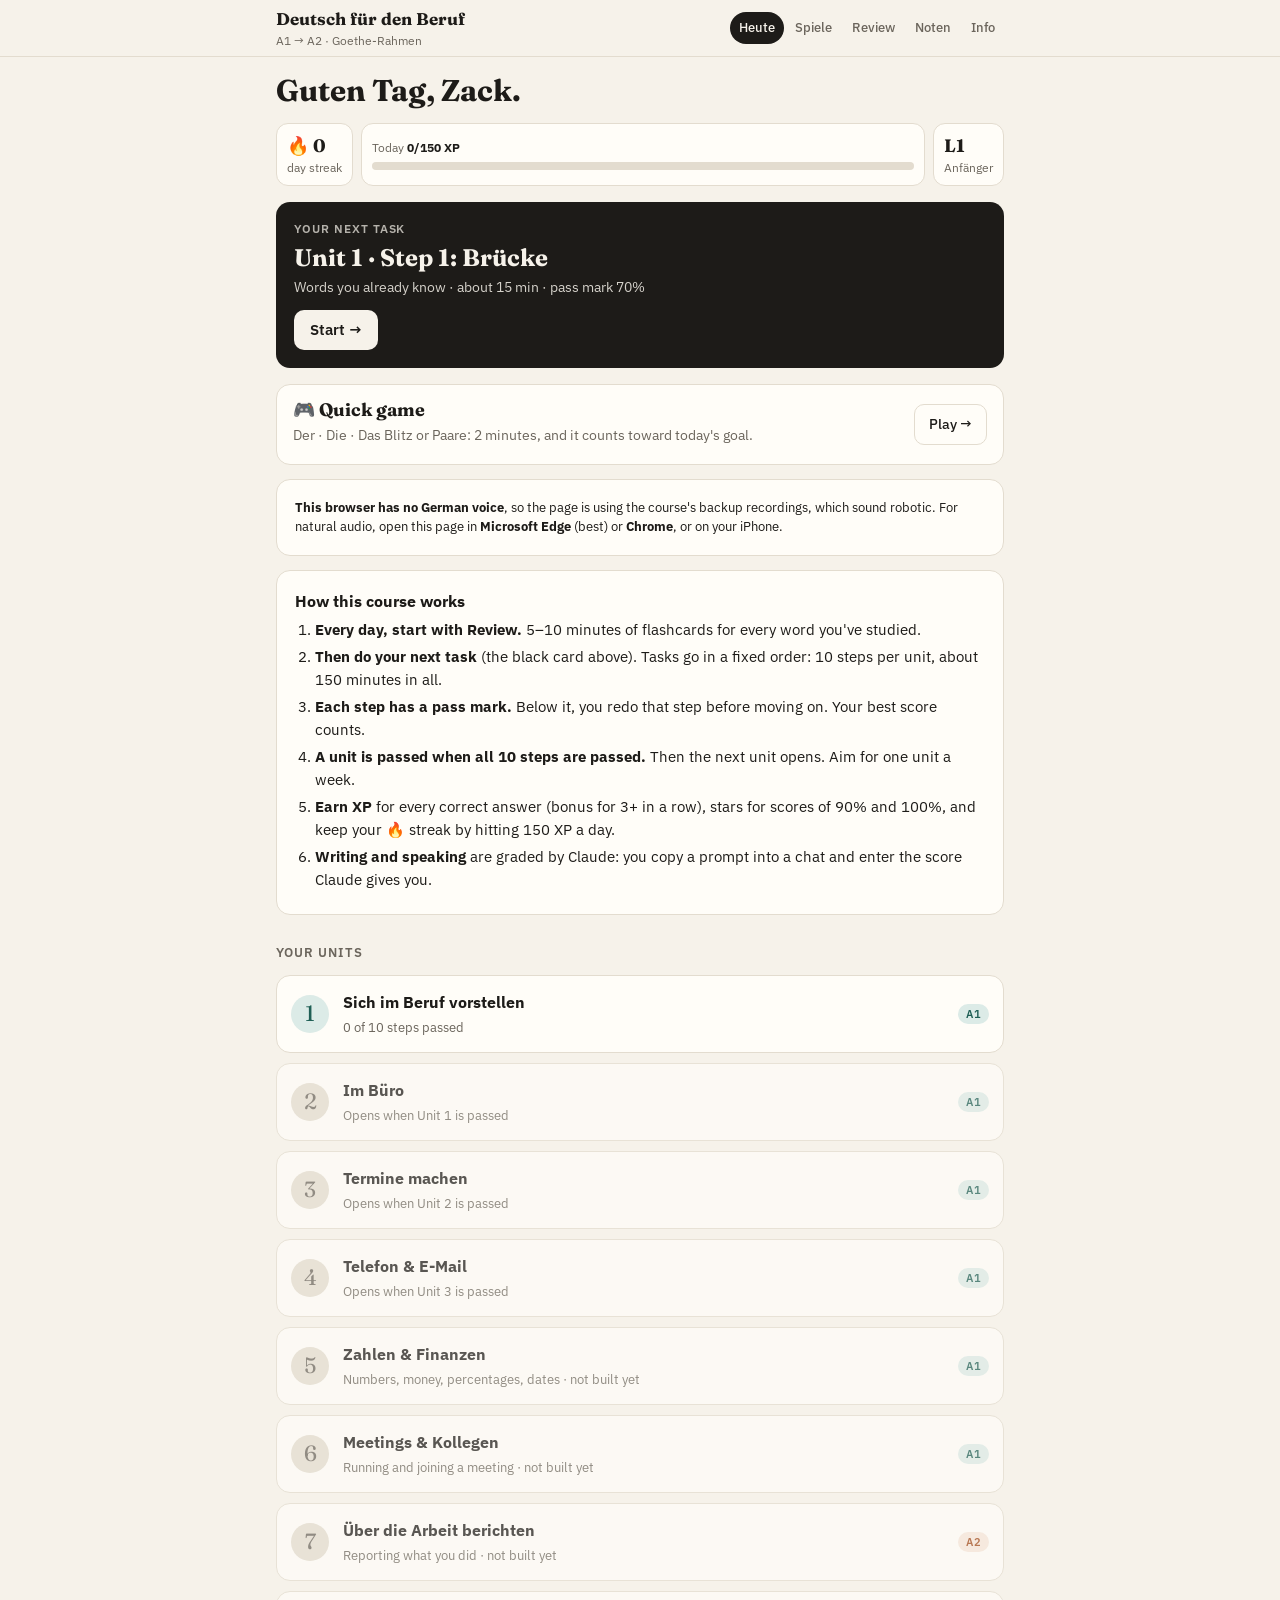
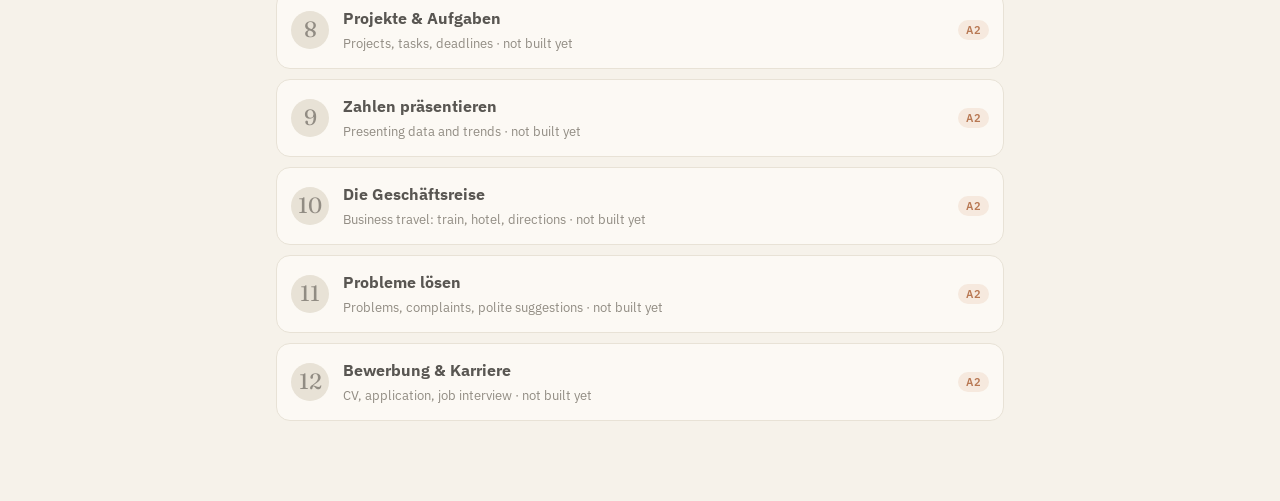
==== commit 683e2668: "Unit 4: Telefon & E-Mail (modal verbs, phone calls, formal e-mail) - Full Unit 4 in course_data.py: " ====
--- a/site/index.html
+++ b/site/index.html
@@ -332,7 +332,7 @@
 <div class="toast" id="toast"></div>
 
 <script>
-const UNITS = [{"id": 1, "level": "A1", "full": true, "title": "Sich im Beruf vorstellen", "en": "Introducing yourself at work", "goals": ["Recognize the large share of work vocabulary you already know from English", "Say your name, where you're from, where you live, and what you do", "Ask a colleague the same questions — formally (Sie) and informally (du)"], "bruecke": {"intro": "German and English are sister languages. Much of your work vocabulary is already German, and much of the rest follows a few regular sound shifts. Learn a shift once and you can work out hundreds of words without memorizing them.", "showSounds": true, "cognates": [{"de": "das Team", "en": "team", "g": "n"}, {"de": "die Firma", "en": "firm, company", "g": "f"}, {"de": "der Analyst", "en": "analyst", "g": "m"}, {"de": "die Analyse", "en": "analysis", "g": "f"}, {"de": "das Projekt", "en": "project", "g": "n"}, {"de": "die Strategie", "en": "strategy", "g": "f"}, {"de": "die Daten", "en": "data", "g": "p"}, {"de": "das Budget", "en": "budget", "g": "n"}, {"de": "die Bank", "en": "bank", "g": "f"}, {"de": "die Finanzen", "en": "finances", "g": "p"}, {"de": "der Manager", "en": "manager", "g": "m"}, {"de": "das Marketing", "en": "marketing", "g": "n"}], "rules": [{"title": "-tion stays -tion", "how": "Same ending, always feminine (die), stressed on the last syllable: 'tsee-OHN'. A c before it usually becomes k.", "ex": [["information", "die Information"], ["organization", "die Organisation"], ["presentation", "die Präsentation"]], "guess": [["position", "die Position"], ["option", "die Option"], ["function", "die Funktion"]]}, {"title": "English th → German d", "how": "German never has the 'th' sound. Where English has th, German usually has d.", "ex": [["thank (you)", "danke"], ["three", "drei"], ["thing", "das Ding"]], "guess": [["to think", "denken"], ["brother", "der Bruder"], ["thick", "dick"]]}], "extraTitle": "False friends: look English, mean something else", "extra": [{"de": "der Chef", "en": "the boss — not a cook (cook = der Koch)"}, {"de": "das Handy", "en": "cell phone"}, {"de": "bekommen", "en": "to get, receive — not 'become' (become = werden)"}, {"de": "also", "en": "so, therefore — not 'also' (also = auch)"}, {"de": "aktuell", "en": "current — not 'actual' (actual = tatsächlich)"}]}, "vocab": [{"de": "der Name", "en": "name", "g": "m"}, {"de": "der Beruf", "en": "job, profession", "g": "m"}, {"de": "die Firma", "en": "company", "g": "f", "note": "Plural: die Firmen"}, {"de": "die Abteilung", "en": "department", "g": "f"}, {"de": "die Finanzabteilung", "en": "finance department", "g": "f"}, {"de": "der Kollege / die Kollegin", "en": "colleague (m / f)", "g": "m"}, {"de": "der Chef / die Chefin", "en": "boss (m / f)", "g": "m"}, {"de": "das Team", "en": "team", "g": "n"}, {"de": "die Datenanalyse", "en": "data analysis", "g": "f"}, {"de": "arbeiten bei", "en": "to work at (a company)", "g": "v", "note": "Ich arbeite bei einer Bank."}, {"de": "wohnen in", "en": "to live in", "g": "v"}, {"de": "kommen aus", "en": "to come from", "g": "v"}, {"de": "leiten", "en": "to lead, to manage", "g": "v", "note": "Ich leite ein Team."}, {"de": "Was machen Sie beruflich?", "en": "What do you do for a living?", "g": "x"}, {"de": "Freut mich!", "en": "Nice to meet you!", "g": "x"}, {"de": "Herzlich willkommen!", "en": "Welcome!", "g": "x"}, {"de": "ein bisschen", "en": "a little", "g": "x"}], "dialog": {"title": "Der erste Tag", "en": "David Miller meets a colleague on his first day in the finance department.", "lines": [{"s": "W", "de": "Guten Morgen! Ich bin Thomas Weber aus der Finanzabteilung.", "en": "Good morning! I'm Thomas Weber from the finance department."}, {"s": "M", "de": "Guten Morgen, Herr Weber. Mein Name ist David Miller. Freut mich!", "en": "Good morning, Mr. Weber. My name is David Miller. Nice to meet you!"}, {"s": "W", "de": "Freut mich auch. Woher kommen Sie, Herr Miller?", "en": "Nice to meet you too. Where are you from, Mr. Miller?"}, {"s": "M", "de": "Ich komme aus den USA, aus Chicago. Und Sie?", "en": "I'm from the USA, from Chicago. And you?"}, {"s": "W", "de": "Ich komme aus Hamburg, aber ich wohne jetzt in Frankfurt. Was machen Sie beruflich?", "en": "I'm from Hamburg, but I live in Frankfurt now. What do you do for a living?"}, {"s": "M", "de": "Ich bin Analyst. Ich leite ein Team für Datenanalyse.", "en": "I'm an analyst. I lead a data analysis team."}, {"s": "W", "de": "Interessant! Sprechen Sie Deutsch?", "en": "Interesting! Do you speak German?"}, {"s": "M", "de": "Ein bisschen. Ich lerne Deutsch.", "en": "A little. I'm learning German."}, {"s": "W", "de": "Sehr gut! Herzlich willkommen im Team!", "en": "Very good! Welcome to the team!"}, {"s": "M", "de": "Vielen Dank!", "en": "Thank you very much!"}]}, "hoeren": {"intro": "Goethe Hören style: a phone message. Listen twice before you look at the questions — that's how the exam does it.", "voice": "W", "text": "Hallo Herr Miller, hier ist Thomas Weber aus der Finanzabteilung. Herzlich willkommen in der Firma! Unser Team-Meeting ist am Montag. Bitte kommen Sie zuerst in mein Büro, Zimmer zwölf. Bis Montag!", "qs": [{"q": "Who is calling?", "o": ["A colleague from finance", "Someone from IT", "His boss"], "a": 0}, {"q": "When is the team meeting?", "o": ["Tuesday", "Monday", "Friday"], "a": 1}, {"q": "Where should he go first?", "o": ["Room 20", "Reception", "Room 12"], "a": 2}], "diktat": ["Ich heiße David Miller.", "Ich komme aus Chicago.", "Was machen Sie beruflich?", "Ich arbeite in der Finanzabteilung."]}, "denken": [{"en": "I am", "de": "Ich bin.", "note": "sein (to be): ich bin."}, {"en": "I'm an analyst.", "de": "Ich bin Analyst.", "note": "No 'a/an' with professions."}, {"en": "I work.", "de": "Ich arbeite.", "note": "ich → verb ends in -e."}, {"en": "I work here.", "de": "Ich arbeite hier."}, {"en": "I work at a bank.", "de": "Ich arbeite bei einer Bank.", "note": "'bei einer' = at a (company). Take it as a chunk for now."}, {"en": "Where do you work? (formal)", "de": "Wo arbeiten Sie?", "note": "English 'do' disappears. The verb goes straight to position 2."}, {"en": "Do you work here? (formal)", "de": "Arbeiten Sie hier?", "note": "Yes/no question: the verb comes first."}, {"en": "I live in Chicago, but I work in Frankfurt.", "de": "Ich wohne in Chicago, aber ich arbeite in Frankfurt.", "note": "aber (but) doesn't change word order."}], "grammar": [{"h": "1 · The verb is always in position 2", "html": "<p>In a statement and in a W-question, the conjugated verb sits in slot 2. In a yes/no question, it moves to slot 1.</p>\n     <div class=\"slots\"><span>Ich</span><span class=\"v\">arbeite</span><span>bei einer Bank.</span></div>\n     <div class=\"slots\"><span>Wo</span><span class=\"v\">arbeiten</span><span>Sie?</span></div>\n     <div class=\"slots\"><span class=\"v\">Arbeiten</span><span>Sie hier?</span></div>\n     <p class=\"small muted\">W-words: <b>wie</b> (how), <b>was</b> (what), <b>wo</b> (where), <b>woher</b> (where from), <b>wer</b> (who). Notice the w → 'wh' match with English.</p>"}, {"h": "2 · Present tense: the four verbs of this unit", "html": "<table class=\"tb\"><tr><th></th><th>sein</th><th>heißen</th><th>arbeiten</th><th>wohnen</th></tr>\n     <tr><td>ich</td><td>bin</td><td>heiße</td><td>arbeite</td><td>wohne</td></tr>\n     <tr><td>du</td><td>bist</td><td>heißt</td><td>arbeitest</td><td>wohnst</td></tr>\n     <tr><td>er / sie / es</td><td>ist</td><td>heißt</td><td>arbeitet</td><td>wohnt</td></tr>\n     <tr><td>wir</td><td>sind</td><td>heißen</td><td>arbeiten</td><td>wohnen</td></tr>\n     <tr><td>ihr</td><td>seid</td><td>heißt</td><td>arbeitet</td><td>wohnt</td></tr>\n     <tr><td>sie / Sie</td><td>sind</td><td>heißen</td><td>arbeiten</td><td>wohnen</td></tr></table>\n     <p class=\"small\">Stems ending in <b>-t</b> or <b>-d</b> add an <b>-e-</b>: du arbeit<b>e</b>st, er arbeit<b>e</b>t. Stems ending in <b>-ß/-s</b> drop the extra s: du hei<b>ßt</b>.</p>"}, {"h": "3 · Sie or du?", "html": "<p>At work, default to <b>Sie</b> + <b>Herr/Frau</b> + surname. Wait until a colleague offers <i>du</i> (often: „Wollen wir uns duzen?\"). In startups and tech teams, <i>du</i> from day one is common — follow their lead.</p>\n     <p><b>Sie</b> (formal \"you\") is always capitalized and uses the same verb form as <i>wir</i>: <i>Sie arbeiten</i>.</p>"}, {"h": "4 · No article with professions", "html": "<p>Ich bin Analyst. — not <s>ein Analyst</s>. Female forms usually add <b>-in</b>: Analyst<b>in</b>, Kolleg<b>in</b>, Chef<b>in</b>.</p>"}], "mc": [{"q": "___ heißen Sie?", "o": ["Wie", "Wo", "Woher", "Was"], "a": 0, "why": "Wie heißen Sie? = What's your name? (literally: how are you called?)"}, {"q": "Woher ___ Sie?", "o": ["kommt", "kommen", "kommst", "komme"], "a": 1, "why": "Formal Sie takes the same form as wir: Sie kommen."}, {"q": "Ich ___ Analyst.", "o": ["ist", "bist", "bin", "sind"], "a": 2, "why": "sein → ich bin."}, {"q": "Anna ___ in Frankfurt. (works)", "o": ["arbeitet", "arbeit", "arbeitest", "arbeiten"], "a": 0, "why": "er/sie/es + arbeiten → arbeitet (extra -e- after the t)."}, {"q": "Your new boss asks how you are. You reply and ask back:", "o": ["Gut, danke. Und dir?", "Gut, danke. Und Ihnen?"], "a": 1, "why": "With your boss (Sie), the formal form is Ihnen."}, {"q": "„Der Chef“ is…", "o": ["the cook", "the boss", "the chief analyst"], "a": 1, "why": "False friend: der Chef = the boss. A cook is der Koch."}], "gaps": [{"q": "Ich ____ in Chicago. (wohnen)", "a": ["wohne"]}, {"q": "Wo ____ du? (arbeiten)", "a": ["arbeitest"]}, {"q": "Wir ____ Kollegen. (sein)", "a": ["sind"]}, {"q": "Er ____ Thomas. (heißen)", "a": ["heißt"]}, {"q": "____ kommen Sie? – Aus Hamburg.", "a": ["Woher"]}], "builder": [{"w": ["Ich", "arbeite", "bei", "einer", "Bank."], "a": ["Ich arbeite bei einer Bank."], "en": "I work at a bank."}, {"w": ["Was", "machen", "Sie", "beruflich?"], "a": ["Was machen Sie beruflich?"], "en": "What do you do for a living?"}, {"w": ["Ich", "leite", "ein", "Team."], "a": ["Ich leite ein Team."], "en": "I lead a team."}], "tippen": ["Männer, schön, für, heißen. Österreich, Übung, Ärger.", "Ich heiße David Miller und komme aus Chicago.", "Freut mich! Herzlich willkommen im Team.", "Wie heißen Sie? Woher kommen Sie?", "Ich bin Analyst in der Finanzabteilung."], "write": {"task": "You are new at a company. Write a short e-mail to your team (about 30 words). Include:", "points": ["who you are and where you're from", "your job and department", "one question for the team"], "model": "Liebes Team,\nich heiße David Miller und komme aus Chicago. Ich bin Analyst und arbeite ab Montag in der Finanzabteilung. Ich lerne Deutsch – bitte sprechen Sie langsam! Wann ist das Team-Meeting?\nViele Grüße\nDavid Miller"}, "speak": {"goethe": "Goethe A1 Sprechen, Teil 1: introducing yourself. In the exam you introduce yourself using these keywords:", "prompts": ["Name", "Alter", "Land", "Wohnort", "Sprachen", "Beruf", "Hobby"], "chat": "Deutsch-Kurs, Unit 1 (A1), Sprechen-Übung. Spiel bitte Herrn Weber aus der Finanzabteilung. Ich bin neu in der Firma. Stell mir die Fragen aus Goethe A1 Sprechen Teil 1 (Name, Alter, Land, Wohnort, Sprachen, Beruf, Hobby) – eine Frage nach der anderen, mit Sie. Korrigiere meine Fehler kurz auf Englisch nach jeder Antwort."}, "lesen": {"title": "Neu in Frankfurt", "en": "New in Frankfurt", "genre": "Office · 3-minute story", "sentences": [{"de": "Tom kommt aus Kanada.", "en": "Tom is from Canada."}, {"de": "Er wohnt jetzt in Frankfurt.", "en": "He lives in Frankfurt now."}, {"de": "Tom ist Analyst.", "en": "Tom is an analyst."}, {"de": "Er arbeitet bei einer Bank.", "en": "He works at a bank."}, {"de": "Heute ist sein erster Tag.", "en": "Today is his first day."}, {"de": "Im Büro sitzt eine Frau.", "en": "A woman is sitting in the office."}, {"de": "„Guten Morgen! Ich heiße Sara Yilmaz. Ich leite das Team.“", "en": "“Good morning! My name is Sara Yilmaz. I lead the team.”"}, {"de": "„Freut mich, Frau Yilmaz. Ich bin Tom Brown.“", "en": "“Nice to meet you, Ms. Yilmaz. I'm Tom Brown.”"}, {"de": "„Woher kommen Sie, Herr Brown?“", "en": "“Where are you from, Mr. Brown?”"}, {"de": "„Aus Toronto. Und Sie?“", "en": "“From Toronto. And you?”"}, {"de": "„Ich komme aus Köln, aber ich wohne schon zehn Jahre hier.“", "en": "“I'm from Cologne, but I've lived here for ten years.”"}, {"de": "Sara zeigt Tom das Team.", "en": "Sara shows Tom the team."}, {"de": "Das Team ist klein: drei Kollegen und zwei Kolleginnen.", "en": "The team is small: three male and two female colleagues."}, {"de": "Alle sagen „du“.", "en": "Everyone says “du”."}, {"de": "Tom ist überrascht.", "en": "Tom is surprised."}, {"de": "Sara lacht: „Hier sagen wir du. Ich bin Sara.“", "en": "Sara laughs: “Here we say du. I'm Sara.”"}], "gloss": {"jetzt": "now", "heute": "today", "erster": "first", "sitzt": "is sitting", "leite": "lead (I lead)", "schon": "already (here: for)", "jahre": "years", "zeigt": "shows", "klein": "small", "alle": "everyone, all", "sagen": "say", "überrascht": "surprised", "lacht": "laughs", "köln": "Cologne"}, "qs": [{"q": "Tom kommt aus Deutschland.", "a": false, "why": "Er kommt aus Kanada (Toronto)."}, {"q": "Tom arbeitet bei einer Bank.", "a": true, "why": "„Er arbeitet bei einer Bank.“"}, {"q": "Sara leitet das Team.", "a": true, "why": "„Ich leite das Team.“"}, {"q": "Sara kommt aus Frankfurt.", "a": false, "why": "Sie kommt aus Köln. Sie wohnt in Frankfurt."}, {"q": "Im Team sagen alle „Sie“.", "a": false, "why": "Alle sagen „du“."}]}}, {"id": 2, "level": "A1", "full": true, "title": "Im Büro", "en": "At the office: things you have and need", "goals": ["Use two more sound shifts (p → pf/f, t → z/ss) to unlock new words", "Name office objects with the right article (der / die / das)", "Say what you have, need, or are looking for — and what you don't have"], "bruecke": {"intro": "Office German is full of English. Where it isn't, it's usually two simple words glued together. Here are two more sound shifts, then how compound words work.", "showSounds": false, "cognates": [{"de": "der Computer", "en": "computer", "g": "m"}, {"de": "der Laptop", "en": "laptop", "g": "m"}, {"de": "das Dokument", "en": "document", "g": "n"}, {"de": "das Passwort", "en": "password", "g": "n"}, {"de": "das System", "en": "system", "g": "n"}, {"de": "das Büro", "en": "office (bureau)", "g": "n"}, {"de": "das Programm", "en": "program", "g": "n"}, {"de": "die Software", "en": "software", "g": "f"}, {"de": "das Papier", "en": "paper", "g": "n"}, {"de": "das Telefon", "en": "telephone", "g": "n"}, {"de": "die E-Mail", "en": "e-mail", "g": "f"}, {"de": "das Problem", "en": "problem", "g": "n"}], "rules": [{"title": "English p → German pf or f", "how": "At the start of a word p often becomes pf. After a vowel it becomes f or ff.", "ex": [["apple", "der Apfel"], ["to help", "helfen"], ["pound", "das Pfund"]], "guess": [["ship", "das Schiff"], ["to sleep", "schlafen"], ["open", "offen"]]}, {"title": "English t → German z or ss", "how": "At the start of a word t often becomes z (said 'ts'). After a vowel it becomes ss or s.", "ex": [["ten", "zehn"], ["two", "zwei"], ["water", "das Wasser"]], "guess": [["to", "zu"], ["what", "was"], ["to eat", "essen"]]}], "extraTitle": "Compound words: the last word decides", "extra": [{"de": "der Bildschirm", "en": "Bild (picture) + der Schirm (screen) = monitor"}, {"de": "der Schreibtisch", "en": "schreiben (write) + der Tisch (table) = desk"}, {"de": "die Finanzabteilung", "en": "Finanz (finance) + die Abteilung (department)"}, {"de": "die Datenanalyse", "en": "Daten (data) + die Analyse (analysis)"}, {"de": "das Passwort", "en": "Pass + das Wort (word) — the gender comes from the last word"}]}, "vocab": [{"de": "das Büro", "en": "office", "g": "n"}, {"de": "der Schreibtisch", "en": "desk", "g": "m"}, {"de": "der Computer", "en": "computer", "g": "m"}, {"de": "der Laptop", "en": "laptop", "g": "m"}, {"de": "der Bildschirm", "en": "screen, monitor", "g": "m", "note": "Plural: die Bildschirme"}, {"de": "der Drucker", "en": "printer", "g": "m"}, {"de": "die Tastatur", "en": "keyboard", "g": "f"}, {"de": "das Handy", "en": "cell phone", "g": "n"}, {"de": "die Datei", "en": "file (digital)", "g": "f"}, {"de": "der Ordner", "en": "folder", "g": "m"}, {"de": "das Dokument", "en": "document", "g": "n"}, {"de": "der Bericht", "en": "report", "g": "m"}, {"de": "die Tabelle", "en": "spreadsheet, table", "g": "f"}, {"de": "das Passwort", "en": "password", "g": "n"}, {"de": "der Kuli", "en": "pen (short for Kugelschreiber)", "g": "m"}, {"de": "brauchen", "en": "to need", "g": "v"}, {"de": "suchen", "en": "to look for", "g": "v"}, {"de": "finden", "en": "to find", "g": "v", "note": "du findest, er findet"}, {"de": "drucken", "en": "to print", "g": "v"}, {"de": "Entschuldigung!", "en": "Excuse me!", "g": "x"}, {"de": "Kein Problem!", "en": "No problem!", "g": "x"}], "dialog": {"title": "Ich habe noch keinen Laptop", "en": "David asks Mr. Weber for help setting up.", "lines": [{"s": "M", "de": "Entschuldigung, Herr Weber. Ich habe noch keinen Laptop.", "en": "Excuse me, Mr. Weber. I don't have a laptop yet."}, {"s": "W", "de": "Oh! Moment, ich frage die IT. Brauchen Sie auch einen Bildschirm?", "en": "Oh! One moment, I'll ask IT. Do you need a monitor too?"}, {"s": "M", "de": "Ja, bitte. Und ich brauche ein Passwort für das System.", "en": "Yes, please. And I need a password for the system."}, {"s": "W", "de": "Kein Problem. Der Drucker ist dort links.", "en": "No problem. The printer is over there on the left."}, {"s": "M", "de": "Danke! Und wo finde ich den Bericht für Oktober?", "en": "Thanks! And where do I find the report for October?"}, {"s": "W", "de": "Die Datei ist im Ordner Finanzen.", "en": "The file is in the Finanzen (finance) folder."}, {"s": "M", "de": "Super, vielen Dank!", "en": "Great, thank you very much!"}]}, "hoeren": {"intro": "A voicemail from IT. Listen twice, then answer.", "voice": "R", "text": "Guten Tag, Herr Miller, hier ist Peter Schulz von der IT. Ihr Laptop ist jetzt da. Sie bekommen auch einen Bildschirm und eine Tastatur. Das Passwort schicke ich Ihnen per E-Mail. Bitte kommen Sie heute um drei Uhr in die IT-Abteilung. Danke!", "qs": [{"q": "What has arrived?", "o": ["His laptop", "A printer", "A new phone"], "a": 0}, {"q": "What else will he get?", "o": ["A mouse and a printer", "A monitor and a keyboard", "A desk and a chair"], "a": 1}, {"q": "How will he get the password?", "o": ["By phone", "On paper", "By e-mail"], "a": 2}, {"q": "When should he come to IT?", "o": ["Today at 3:00", "Today at 2:30", "Tomorrow at 3:00"], "a": 0}], "diktat": ["Ich brauche einen Laptop.", "Wo ist der Drucker?", "Die Datei ist im Ordner.", "Haben Sie ein Passwort?"]}, "denken": [{"en": "I need", "de": "Ich brauche.", "note": "brauchen → ich brauche."}, {"en": "I need a laptop.", "de": "Ich brauche einen Laptop.", "note": "der Laptop → as the thing you need: einen."}, {"en": "I need a password.", "de": "Ich brauche ein Passwort.", "note": "das Passwort → stays ein."}, {"en": "I need a spreadsheet.", "de": "Ich brauche eine Tabelle.", "note": "die Tabelle → stays eine."}, {"en": "I don't have a laptop.", "de": "Ich habe keinen Laptop.", "note": "not a = kein, with the same ending as ein: keinen."}, {"en": "Do you have a pen? (formal)", "de": "Haben Sie einen Kuli?"}, {"en": "Where is the printer?", "de": "Wo ist der Drucker?", "note": "Subject (not object) → der stays der."}, {"en": "I'm looking for the report.", "de": "Ich suche den Bericht.", "note": "der Bericht as object → den. And no 'for': suchen already means look for."}], "grammar": [{"h": "1 · Every noun has a gender", "html": "<p><span class=\"g-m\"><b>der</b></span> (masculine), <span class=\"g-f\"><b>die</b></span> (feminine), <span class=\"g-n\"><b>das</b></span> (neuter). All plurals take <span class=\"g-p\"><b>die</b></span>. Learn every noun with its article — the colors on the flashcards help.</p>\n     <p class=\"small\">Useful patterns: nouns ending in <b>-ung, -ion, -heit, -keit</b> are <span class=\"g-f\">die</span> (die Abteilung). Ending in <b>-chen</b> (always) and <b>-ment</b> (usually) are <span class=\"g-n\">das</span> (das Dokument). Tools ending in <b>-er</b> are usually <span class=\"g-m\">der</span> (der Drucker, der Computer). In compounds, the <b>last</b> word decides.</p>"}, {"h": "2 · a / an and not a: ein, kein", "html": "<table class=\"tb\"><tr><th></th><th>the</th><th>a</th><th>no / not a</th></tr>\n     <tr><td class=\"g-m\">masc.</td><td>der</td><td>ein</td><td>kein</td></tr>\n     <tr><td class=\"g-f\">fem.</td><td>die</td><td>eine</td><td>keine</td></tr>\n     <tr><td class=\"g-n\">neut.</td><td>das</td><td>ein</td><td>kein</td></tr>\n     <tr><td class=\"g-p\">plural</td><td>die</td><td>—</td><td>keine</td></tr></table>"}, {"h": "3 · Accusative: only masculine changes", "html": "<p>The thing you have / need / look for is the direct object (accusative). Only <span class=\"g-m\">masculine</span> words change: <b>der → den, ein → einen, kein → keinen</b>.</p>\n     <div class=\"slots\"><span class=\"g-m\">Der Laptop</span><span class=\"v\">ist</span><span>neu.</span></div>\n     <div class=\"slots\"><span>Ich</span><span class=\"v\">brauche</span><span class=\"g-m\">einen Laptop.</span></div>\n     <div class=\"slots\"><span>Ich</span><span class=\"v\">habe</span><span class=\"g-m\">keinen Bildschirm.</span></div>\n     <p class=\"small\">English does this too, but only with pronouns: he → him. German does it with der → den.</p>"}, {"h": "4 · haben", "html": "<table class=\"tb\"><tr><td>ich habe</td><td>wir haben</td></tr><tr><td>du hast</td><td>ihr habt</td></tr><tr><td>er/sie/es hat</td><td>sie/Sie haben</td></tr></table>\n     <p class=\"small\">Sound shift again: have → haben (v → b).</p>"}], "mc": [{"q": "___ Drucker", "o": ["der", "die", "das"], "a": 0, "why": "Tool ending in -er → der Drucker."}, {"q": "___ Tabelle", "o": ["der", "die", "das"], "a": 1, "why": "die Tabelle."}, {"q": "___ Dokument", "o": ["der", "die", "das"], "a": 2, "why": "-ment → das Dokument."}, {"q": "Ich brauche ___ Laptop.", "o": ["ein", "eine", "einen"], "a": 2, "why": "der Laptop is masculine; as an object of brauchen → einen."}, {"q": "Haben Sie ___ Passwort?", "o": ["ein", "eine", "einen"], "a": 0, "why": "das Passwort is neuter; neuter doesn't change in the accusative → ein."}, {"q": "Using the t → z shift, „zehn“ means…", "o": ["ten", "zone", "tin"], "a": 0, "why": "t → z: ten → zehn."}], "gaps": [{"q": "Ich ____ eine Frage. (haben)", "a": ["habe"]}, {"q": "____ du einen Kuli? (haben)", "a": ["Hast"]}, {"q": "Ich suche ____ Bericht. (the — der Bericht)", "a": ["den"]}, {"q": "Das ist ____ Problem. (no — das Problem)", "a": ["kein"]}, {"q": "Wir brauchen zwei ____. (plural of Bildschirm)", "a": ["Bildschirme"]}], "builder": [{"w": ["Ich", "brauche", "einen", "Laptop."], "a": ["Ich brauche einen Laptop."], "en": "I need a laptop."}, {"w": ["Wo", "ist", "der", "Drucker?"], "a": ["Wo ist der Drucker?"], "en": "Where is the printer?"}, {"w": ["Ich", "habe", "keinen", "Bildschirm."], "a": ["Ich habe keinen Bildschirm."], "en": "I don't have a monitor."}], "tippen": ["Für das System brauche ich ein Passwort.", "Der Drucker ist im Büro.", "Wir brauchen zwei Bildschirme und eine Tastatur.", "Entschuldigung, wo finde ich den Bericht?"], "write": {"task": "Write a short message to the IT department (about 30 words). Include:", "points": ["you are new (which department)", "what you don't have yet", "what you need — and ask when they have time"], "model": "Sehr geehrte Damen und Herren,\nich bin neu in der Finanzabteilung. Ich habe noch keinen Laptop und ich brauche ein Passwort für das System. Wann haben Sie Zeit?\nMit freundlichen Grüßen\nDavid Miller"}, "speak": {"goethe": "Goethe A1 Sprechen, Teil 3: making requests and responding. In the exam you get picture cards and ask for things politely. Practice these:", "prompts": ["Haben Sie einen Kuli?", "Ich brauche ein Passwort.", "Wo ist der Drucker?", "Ja, gern. / Nein, leider nicht."], "chat": "Deutsch-Kurs, Unit 2 (A1), Sprechen-Übung wie Goethe A1 Sprechen Teil 3 (Bitten formulieren). Wir sind im Büro. Nenne mir jeweils einen Gegenstand (z. B. Drucker, Kuli, Passwort). Ich formuliere eine höfliche Bitte, du reagierst. Danach drehen wir die Rollen. Korrigiere meine Fehler kurz auf Englisch, besonders Artikel und Akkusativ."}, "lesen": {"title": "Wo ist der Laptop?", "en": "Where is the laptop?", "genre": "Office · 3-minute story", "sentences": [{"de": "Es ist Dienstag. Tom ist im Büro.", "en": "It's Tuesday. Tom is in the office."}, {"de": "Er sucht seinen Laptop.", "en": "He is looking for his laptop."}, {"de": "Der Laptop ist nicht auf dem Schreibtisch.", "en": "The laptop is not on the desk."}, {"de": "Er ist auch nicht im Schrank.", "en": "It's not in the cupboard either."}, {"de": "Tom fragt Sara: „Hast du meinen Laptop?“", "en": "Tom asks Sara: “Do you have my laptop?”"}, {"de": "„Nein, ich habe keinen Laptop. Ich habe nur ein Tablet.“", "en": "“No, I don't have a laptop. I only have a tablet.”"}, {"de": "Tom hat ein Problem. Er braucht den Bericht für den Chef.", "en": "Tom has a problem. He needs the report for the boss."}, {"de": "Der Bericht ist eine Datei auf dem Laptop.", "en": "The report is a file on the laptop."}, {"de": "Dann klingelt das Telefon.", "en": "Then the phone rings."}, {"de": "„Hallo Tom, hier ist Ben von der IT. Dein Laptop ist bei mir. Er bekommt ein Update.“", "en": "“Hi Tom, this is Ben from IT. Your laptop is here with me. It's getting an update.”"}, {"de": "Tom lacht. „Danke, Ben! Ich brauche ihn in zehn Minuten.“", "en": "Tom laughs. “Thanks, Ben! I need it in ten minutes.”"}, {"de": "„Kein Problem. Der Laptop ist gleich fertig.“", "en": "“No problem. The laptop will be ready in a moment.”"}], "gloss": {"sucht": "is looking for", "seinen": "his", "schrank": "cupboard", "auch": "also, either", "fragt": "asks", "meinen": "my", "nur": "only", "dann": "then", "klingelt": "rings", "bei": "with, at", "bekommt": "gets", "ihn": "it (him)", "gleich": "in a moment", "fertig": "ready, done"}, "qs": [{"q": "Tom sucht seinen Laptop.", "a": true, "why": "„Er sucht seinen Laptop.“"}, {"q": "Sara hat Toms Laptop.", "a": false, "why": "Sara hat keinen Laptop, nur ein Tablet."}, {"q": "Der Bericht ist eine Datei auf dem Laptop.", "a": true, "why": "„Der Bericht ist eine Datei auf dem Laptop.“"}, {"q": "Ben arbeitet in der IT.", "a": true, "why": "„Hier ist Ben von der IT.“"}, {"q": "Tom braucht den Laptop morgen.", "a": false, "why": "Er braucht ihn in zehn Minuten."}]}}, {"id": 3, "level": "A1", "full": true, "title": "Termine machen", "en": "Scheduling: times, days, meetings", "goals": ["Use three more sound shifts (d → t, k → ch, v/f → b)", "Tell the time — the official way and the everyday way", "Propose, accept, or decline a meeting time on the phone"], "bruecke": {"intro": "Time words are some of the clearest English–German pairs: day/Tag, week/Woche, half/halb. Three more sound shifts explain them all.", "showSounds": false, "cognates": [{"de": "die Minute", "en": "minute", "g": "f"}, {"de": "die Sekunde", "en": "second", "g": "f"}, {"de": "der Monat", "en": "month", "g": "m"}, {"de": "die Woche", "en": "week", "g": "f"}, {"de": "der Tag", "en": "day", "g": "m"}, {"de": "der Montag", "en": "Monday", "g": "m"}, {"de": "der Sonntag", "en": "Sunday", "g": "m"}, {"de": "der Mittwoch", "en": "Wednesday ('mid-week')", "g": "m"}, {"de": "der Kalender", "en": "calendar", "g": "m"}, {"de": "das Meeting", "en": "meeting", "g": "n"}, {"de": "die Uhr", "en": "clock; o'clock (cf. hour)", "g": "f"}, {"de": "halb", "en": "half", "g": "x"}], "rules": [{"title": "English d → German t", "how": "Where English has d, German often has t.", "ex": [["day", "der Tag"], ["good", "gut"], ["word", "das Wort"]], "guess": [["to drink", "trinken"], ["bed", "das Bett"], ["door", "die Tür"]]}, {"title": "English k / c → German ch", "how": "After a vowel, English k often becomes German ch.", "ex": [["to make", "machen"], ["book", "das Buch"], ["week", "die Woche"]], "guess": [["to cook", "kochen"], ["milk", "die Milch"], ["to speak", "sprechen"]]}, {"title": "English v / f → German b", "how": "In the middle of a word, English v or f often matches German b.", "ex": [["to have", "haben"], ["to give", "geben"], ["half", "halb"]], "guess": [["to live", "leben"], ["over", "über"], ["calf", "das Kalb"]]}], "extraTitle": "Small false friends you'll hear constantly", "extra": [{"de": "wer", "en": "who — not 'where'"}, {"de": "wo", "en": "where"}, {"de": "bald", "en": "soon — „Bis bald!“ = See you soon"}, {"de": "ich will", "en": "I want — not 'I will' (I will = ich werde)"}, {"de": "der Termin", "en": "appointment, slot — not 'term'"}]}, "vocab": [{"de": "der Termin", "en": "appointment", "g": "m"}, {"de": "die Besprechung", "en": "meeting", "g": "f"}, {"de": "das Meeting", "en": "meeting (common in business)", "g": "n"}, {"de": "die Einladung", "en": "invitation", "g": "f"}, {"de": "der Kalender", "en": "calendar", "g": "m"}, {"de": "die Woche", "en": "week", "g": "f"}, {"de": "heute", "en": "today", "g": "x"}, {"de": "morgen", "en": "tomorrow", "g": "x"}, {"de": "leider", "en": "unfortunately", "g": "x"}, {"de": "Zeit haben", "en": "to have time, be free", "g": "v"}, {"de": "passen", "en": "to suit, work for", "g": "v", "note": "Das passt mir. = That works for me."}, {"de": "anrufen", "en": "to call (phone) — separable", "g": "v", "note": "Ich rufe Sie an."}, {"de": "vorbereiten", "en": "to prepare — separable", "g": "v", "note": "Ich bereite die Zahlen vor."}, {"de": "absagen", "en": "to cancel — separable", "g": "v", "note": "Ich sage das Meeting ab."}, {"de": "verschieben", "en": "to postpone, move", "g": "v", "note": "Not separable: Wir verschieben das Meeting."}, {"de": "Um wie viel Uhr?", "en": "At what time?", "g": "x"}, {"de": "Auf Wiederhören!", "en": "Goodbye! (on the phone)", "g": "x"}], "dialog": {"title": "Am Telefon", "en": "Mr. Weber calls David to set up a budget meeting. Germans answer the phone with their surname.", "lines": [{"s": "M", "de": "Miller, guten Tag.", "en": "Miller, good afternoon."}, {"s": "W", "de": "Guten Tag, Herr Miller, hier ist Thomas Weber. Haben Sie am Dienstag Zeit? Wir brauchen ein Meeting zum Budget.", "en": "Hello Mr. Miller, this is Thomas Weber. Are you free on Tuesday? We need a meeting about the budget."}, {"s": "M", "de": "Am Dienstag habe ich leider keine Zeit. Geht es am Mittwoch?", "en": "Unfortunately I'm not free on Tuesday. Does Wednesday work?"}, {"s": "W", "de": "Ja, Mittwoch passt. Um wie viel Uhr?", "en": "Yes, Wednesday works. At what time?"}, {"s": "M", "de": "Um halb zehn?", "en": "At nine-thirty?"}, {"s": "W", "de": "Um halb zehn habe ich schon eine Besprechung. Geht es um zehn Uhr dreißig?", "en": "At nine-thirty I already have a meeting. Does ten-thirty work?"}, {"s": "M", "de": "Ja, das passt gut. Ich bereite die Zahlen vor.", "en": "Yes, that works well. I'll prepare the numbers."}, {"s": "W", "de": "Super. Ich schicke Ihnen eine Einladung. Auf Wiederhören!", "en": "Great. I'll send you an invitation. Goodbye!"}, {"s": "M", "de": "Auf Wiederhören, Herr Weber!", "en": "Goodbye, Mr. Weber!"}]}, "hoeren": {"intro": "Mr. Weber leaves a message. Listen for the day, the time, and the phone number — Goethe Hören loves numbers.", "voice": "W", "text": "Hallo Herr Miller, hier ist noch einmal Thomas Weber. Leider muss ich das Meeting am Mittwoch verschieben. Geht es am Donnerstag um Viertel nach zwei? Bitte rufen Sie mich an. Meine Nummer ist null sechs neun, zwei drei vier fünf sechs. Danke und bis bald!", "qs": [{"q": "Which meeting is being moved?", "o": ["Tuesday's", "Wednesday's", "Thursday's"], "a": 1}, {"q": "What new time does she suggest?", "o": ["Thursday 1:45", "Tuesday 2:15", "Thursday 2:15"], "a": 2}, {"q": "What should he do?", "o": ["Call her back", "Send an e-mail", "Come to her office"], "a": 0}, {"q": "Her number is…", "o": ["069 23456", "096 23456", "069 32456"], "a": 0}], "diktat": ["Am Montag habe ich keine Zeit.", "Um wie viel Uhr?", "Ich rufe Sie morgen an.", "Das passt mir gut."]}, "denken": [{"en": "I have time.", "de": "Ich habe Zeit.", "note": "No article: Zeit haben = to be free."}, {"en": "On Monday I have time.", "de": "Am Montag habe ich Zeit.", "note": "Time first → the verb stays in position 2 → subject after it."}, {"en": "Unfortunately I'm not free on Tuesday.", "de": "Am Dienstag habe ich leider keine Zeit.", "alt": ["Leider habe ich am Dienstag keine Zeit.", "Ich habe am Dienstag leider keine Zeit."], "note": "keine Zeit = no time. Several orders work as long as the verb is second."}, {"en": "At what time?", "de": "Um wie viel Uhr?"}, {"en": "At half past nine.", "de": "Um halb zehn.", "note": "halb zehn = halfway to ten = 9:30."}, {"en": "I'll call you tomorrow. (formal)", "de": "Ich rufe Sie morgen an.", "alt": ["Morgen rufe ich Sie an."], "note": "German uses the present tense for plans. The prefix an goes to the end."}, {"en": "Tomorrow I'll prepare the numbers.", "de": "Morgen bereite ich die Zahlen vor."}, {"en": "Does Wednesday work for you? (formal)", "de": "Passt Ihnen Mittwoch?", "alt": ["Passt es Ihnen am Mittwoch?", "Passt Ihnen der Mittwoch?"], "note": "Literally: suits you Wednesday?"}], "grammar": [{"h": "1 · Telling time", "html": "<p><b>Official (24-hour)</b> — used for meetings, trains, invitations: 14:30 = <i>vierzehn Uhr dreißig</i>. 9:15 = <i>neun Uhr fünfzehn</i>.</p>\n     <p><b>Everyday (12-hour)</b>:</p>\n     <table class=\"tb\"><tr><td>2:15</td><td>Viertel nach zwei</td></tr><tr><td>2:30</td><td><b>halb drei</b></td></tr><tr><td>2:45</td><td>Viertel vor drei</td></tr><tr><td>2:50</td><td>zehn vor drei</td></tr></table>\n     <div class=\"tip\"><b>Trap:</b> <i>halb drei</i> is 2:30, not 3:30 — think \"halfway to three\". This causes real missed meetings. When in doubt, confirm with the official form: „Also vierzehn Uhr dreißig?\"</div>"}, {"h": "2 · am, um, im", "html": "<table class=\"tb\"><tr><td><b>am</b> + day</td><td>am Montag, am Wochenende</td></tr><tr><td><b>um</b> + clock time</td><td>um 10 Uhr, um halb zehn</td></tr><tr><td><b>im</b> + month</td><td>im November</td></tr></table>\n     <p class=\"small\">Days (all <span class=\"g-m\">der</span>): Montag, Dienstag, Mittwoch, Donnerstag, Freitag, Samstag, Sonntag.</p>"}, {"h": "3 · Separable verbs", "html": "<p>Some verbs split: the prefix jumps to the end of the sentence. English does something similar: \"call <i>me</i> up\", \"put the meeting <i>off</i>\".</p>\n     <div class=\"slots\"><span>Ich</span><span class=\"v\">rufe</span><span>Sie morgen</span><span class=\"v\">an.</span></div>\n     <div class=\"slots\"><span>Ich</span><span class=\"v\">bereite</span><span>die Zahlen</span><span class=\"v\">vor.</span></div>\n     <div class=\"slots\"><span>Ich</span><span class=\"v\">sage</span><span>das Meeting</span><span class=\"v\">ab.</span></div>"}, {"h": "4 · Time first? The verb stays in position 2", "html": "<p>You can start a sentence with a time phrase — then the subject moves after the verb.</p>\n     <div class=\"slots\"><span>Am Dienstag</span><span class=\"v\">habe</span><span>ich</span><span>keine Zeit.</span></div>\n     <div class=\"slots\"><span>Morgen</span><span class=\"v\">rufe</span><span>ich</span><span>Sie an.</span></div>\n     <p class=\"small\">Not: <s>Am Dienstag ich habe…</s> — the most common English-speaker error.</p>"}], "mc": [{"q": "„halb drei“ is…", "o": ["3:30", "2:30", "3:00", "2:15"], "a": 1, "why": "halb drei = halfway to three = 2:30."}, {"q": "___ Montag habe ich Zeit.", "o": ["Um", "Am", "Im"], "a": 1, "why": "am + day."}, {"q": "Das Meeting beginnt ___ 9 Uhr.", "o": ["um", "am", "im"], "a": 0, "why": "um + clock time."}, {"q": "Ich rufe Sie morgen ___.", "o": ["auf", "an", "ab"], "a": 1, "why": "anrufen — the prefix an goes to the end."}, {"q": "„Viertel vor vier“ is…", "o": ["4:15", "3:15", "3:45", "4:45"], "a": 2, "why": "A quarter before four = 3:45."}, {"q": "Which sentence is correct?", "o": ["Leider ich habe am Freitag keine Zeit.", "Leider habe ich am Freitag keine Zeit."], "a": 1, "why": "leider takes position 1, so the verb (habe) must come next."}], "gaps": [{"q": "Ich bereite die Präsentation ____. (vorbereiten)", "a": ["vor"]}, {"q": "____ Mittwoch habe ich Zeit.", "a": ["Am"]}, {"q": "Das Meeting ist ____ 14 Uhr.", "a": ["um"]}, {"q": "Heute ist Montag. Morgen ist ____.", "a": ["Dienstag"]}, {"q": "Passt es Ihnen ____ Freitag?", "a": ["am"]}], "builder": [{"w": ["Am", "Montag", "habe", "ich", "keine", "Zeit."], "a": ["Am Montag habe ich keine Zeit.", "Ich habe am Montag keine Zeit."], "en": "I'm not free on Monday."}, {"w": ["Ich", "rufe", "Sie", "morgen", "an."], "a": ["Ich rufe Sie morgen an.", "Morgen rufe ich Sie an."], "en": "I'll call you tomorrow."}, {"w": ["Um", "wie", "viel", "Uhr", "beginnt", "das", "Meeting?"], "a": ["Um wie viel Uhr beginnt das Meeting?"], "en": "What time does the meeting start?"}], "tippen": ["Am Dienstag habe ich leider keine Zeit.", "Geht es am Mittwoch um halb zehn?", "Ich bereite die Zahlen für das Meeting vor.", "Auf Wiederhören und schönes Wochenende!"], "write": {"task": "You can't attend Tuesday's meeting. Write to Mr. Weber (about 30–40 words). Include:", "points": ["apologize: you can't come on Tuesday", "say why", "suggest a new day and time"], "model": "Lieber Herr Weber,\nleider kann ich am Dienstag nicht zum Meeting kommen. Ich habe da schon einen Termin mit einem Kunden. Geht es am Mittwoch um zehn Uhr? Ich bereite die Zahlen vor.\nViele Grüße\nDavid Miller"}, "speak": {"goethe": "Goethe A2 Sprechen, Teil 3: plan something together. In the exam you and a partner each have a different calendar and must find a time that works for both. Useful lines:", "prompts": ["Hast du / Haben Sie am … Zeit?", "Am … kann ich leider nicht.", "Wie wäre es mit … um …?", "Gut, dann treffen wir uns am … um …."], "chat": "Deutsch-Kurs, Unit 3 (A1→A2), Sprechen-Übung wie Goethe A2 Sprechen Teil 3 (gemeinsam etwas planen). Wir müssen einen Termin für ein Budget-Meeting nächste Woche finden. Erfinde deinen Kalender (Montag bis Freitag, mit einigen Terminen), aber zeig ihn mir nicht. Ich erfinde meinen. Wir verhandeln mit Sie, bis wir einen Termin finden. Danach korrigiere meine Fehler auf Englisch, besonders Wortstellung und Uhrzeiten."}, "lesen": {"title": "Halb zehn", "en": "Half past nine", "genre": "Office · 3-minute story", "sentences": [{"de": "Sara schreibt Tom eine E-Mail: „Hast du am Freitag Zeit? Wir brauchen ein Meeting zum Budget.“", "en": "Sara writes Tom an e-mail: “Are you free on Friday? We need a meeting about the budget.”"}, {"de": "Tom schaut in seinen Kalender.", "en": "Tom looks in his calendar."}, {"de": "Am Freitag hat er nur am Nachmittag einen Termin.", "en": "On Friday he only has an appointment in the afternoon."}, {"de": "Er antwortet: „Ja, Freitag passt. Um wie viel Uhr?“", "en": "He replies: “Yes, Friday works. At what time?”"}, {"de": "Sara schreibt: „Um halb zehn, in Raum drei.“", "en": "Sara writes: “At half past nine, in room three.”"}, {"de": "Tom denkt: „Halb zehn? Das ist zehn Uhr dreißig.“", "en": "Tom thinks: “Halb zehn? That's ten thirty.” (In British English “half ten” means 10:30.)"}, {"de": "Am Freitag kommt Tom um zehn Uhr dreißig in Raum drei.", "en": "On Friday Tom comes to room three at ten thirty."}, {"de": "Der Raum ist leer. Nur ein Kaffee steht auf dem Tisch.", "en": "The room is empty. Only a coffee is standing on the table."}, {"de": "Er ruft Sara an: „Sara, wo seid ihr?“", "en": "He calls Sara: “Sara, where are you all?”"}, {"de": "Sara lacht: „Tom, halb zehn ist neun Uhr dreißig! Das Meeting ist schon vorbei.“", "en": "Sara laughs: “Tom, halb zehn is nine thirty! The meeting is already over.”"}, {"de": "„Oh nein! Entschuldigung! Können wir das Meeting verschieben?“", "en": "“Oh no! Sorry! Can we move the meeting?”"}, {"de": "„Kein Problem. Wir machen es am Montag um neun Uhr. Ohne halb!“", "en": "“No problem. We'll do it on Monday at nine o'clock. Without halb!”"}], "gloss": {"schreibt": "writes", "schaut": "looks", "nachmittag": "afternoon", "antwortet": "answers, replies", "raum": "room", "denkt": "thinks", "leer": "empty", "steht": "stands", "tisch": "table", "ruft": "calls (anrufen)", "seid": "are (you all)", "vorbei": "over, finished", "können": "can", "ohne": "without", "dreißig": "thirty"}, "qs": [{"q": "Sara braucht ein Meeting zum Budget.", "a": true, "why": "„Wir brauchen ein Meeting zum Budget.“"}, {"q": "Am Freitag hat Tom am Morgen einen Termin.", "a": false, "why": "Er hat nur am Nachmittag einen Termin."}, {"q": "„Halb zehn“ ist neun Uhr dreißig.", "a": true, "why": "halb zehn = halfway to ten = 9:30."}, {"q": "Tom kommt zu früh.", "a": false, "why": "Er kommt zu spät: um 10:30, nicht um 9:30."}, {"q": "Das neue Meeting ist am Montag um neun Uhr.", "a": true, "why": "„Wir machen es am Montag um neun Uhr.“"}]}}, {"id": 4, "level": "A1", "title": "Telefon & E-Mail", "en": "Phone calls and formal e-mail", "focus": "Modal verbs: können, müssen, möchten · e-mail openings and closings"}, {"id": 5, "level": "A1", "title": "Zahlen & Finanzen", "en": "Numbers, money, percentages, dates", "focus": "Large numbers · Prozent · ordinals for dates (am 3. März)"}, {"id": 6, "level": "A1", "title": "Meetings & Kollegen", "en": "Running and joining a meeting", "focus": "Formal imperative · possessives (mein, Ihr, unser) · nicht vs. kein"}, {"id": 7, "level": "A2", "title": "Über die Arbeit berichten", "en": "Reporting what you did", "focus": "Perfect tense with haben / sein"}, {"id": 8, "level": "A2", "title": "Projekte & Aufgaben", "en": "Projects, tasks, deadlines", "focus": "Dative case · prepositions mit, bei, nach, von, zu"}, {"id": 9, "level": "A2", "title": "Zahlen präsentieren", "en": "Presenting data and trends", "focus": "Comparative / superlative · steigen, sinken · weil and dass clauses"}, {"id": 10, "level": "A2", "title": "Die Geschäftsreise", "en": "Business travel: train, hotel, directions", "focus": "Two-way prepositions (in, an, auf…) · Wo? vs. Wohin?"}, {"id": 11, "level": "A2", "title": "Probleme lösen", "en": "Problems, complaints, polite suggestions", "focus": "Polite Konjunktiv II (könnten Sie, ich würde) · deshalb, trotzdem"}, {"id": 12, "level": "A2", "title": "Bewerbung & Karriere", "en": "CV, application, job interview", "focus": "Simple past of sein, haben, modals · reflexive verbs (sich bewerben)"}];
+const UNITS = [{"id": 1, "level": "A1", "full": true, "title": "Sich im Beruf vorstellen", "en": "Introducing yourself at work", "goals": ["Recognize the large share of work vocabulary you already know from English", "Say your name, where you're from, where you live, and what you do", "Ask a colleague the same questions — formally (Sie) and informally (du)"], "bruecke": {"intro": "German and English are sister languages. Much of your work vocabulary is already German, and much of the rest follows a few regular sound shifts. Learn a shift once and you can work out hundreds of words without memorizing them.", "showSounds": true, "cognates": [{"de": "das Team", "en": "team", "g": "n"}, {"de": "die Firma", "en": "firm, company", "g": "f"}, {"de": "der Analyst", "en": "analyst", "g": "m"}, {"de": "die Analyse", "en": "analysis", "g": "f"}, {"de": "das Projekt", "en": "project", "g": "n"}, {"de": "die Strategie", "en": "strategy", "g": "f"}, {"de": "die Daten", "en": "data", "g": "p"}, {"de": "das Budget", "en": "budget", "g": "n"}, {"de": "die Bank", "en": "bank", "g": "f"}, {"de": "die Finanzen", "en": "finances", "g": "p"}, {"de": "der Manager", "en": "manager", "g": "m"}, {"de": "das Marketing", "en": "marketing", "g": "n"}], "rules": [{"title": "-tion stays -tion", "how": "Same ending, always feminine (die), stressed on the last syllable: 'tsee-OHN'. A c before it usually becomes k.", "ex": [["information", "die Information"], ["organization", "die Organisation"], ["presentation", "die Präsentation"]], "guess": [["position", "die Position"], ["option", "die Option"], ["function", "die Funktion"]]}, {"title": "English th → German d", "how": "German never has the 'th' sound. Where English has th, German usually has d.", "ex": [["thank (you)", "danke"], ["three", "drei"], ["thing", "das Ding"]], "guess": [["to think", "denken"], ["brother", "der Bruder"], ["thick", "dick"]]}], "extraTitle": "False friends: look English, mean something else", "extra": [{"de": "der Chef", "en": "the boss — not a cook (cook = der Koch)"}, {"de": "das Handy", "en": "cell phone"}, {"de": "bekommen", "en": "to get, receive — not 'become' (become = werden)"}, {"de": "also", "en": "so, therefore — not 'also' (also = auch)"}, {"de": "aktuell", "en": "current — not 'actual' (actual = tatsächlich)"}]}, "vocab": [{"de": "der Name", "en": "name", "g": "m"}, {"de": "der Beruf", "en": "job, profession", "g": "m"}, {"de": "die Firma", "en": "company", "g": "f", "note": "Plural: die Firmen"}, {"de": "die Abteilung", "en": "department", "g": "f"}, {"de": "die Finanzabteilung", "en": "finance department", "g": "f"}, {"de": "der Kollege / die Kollegin", "en": "colleague (m / f)", "g": "m"}, {"de": "der Chef / die Chefin", "en": "boss (m / f)", "g": "m"}, {"de": "das Team", "en": "team", "g": "n"}, {"de": "die Datenanalyse", "en": "data analysis", "g": "f"}, {"de": "arbeiten bei", "en": "to work at (a company)", "g": "v", "note": "Ich arbeite bei einer Bank."}, {"de": "wohnen in", "en": "to live in", "g": "v"}, {"de": "kommen aus", "en": "to come from", "g": "v"}, {"de": "leiten", "en": "to lead, to manage", "g": "v", "note": "Ich leite ein Team."}, {"de": "Was machen Sie beruflich?", "en": "What do you do for a living?", "g": "x"}, {"de": "Freut mich!", "en": "Nice to meet you!", "g": "x"}, {"de": "Herzlich willkommen!", "en": "Welcome!", "g": "x"}, {"de": "ein bisschen", "en": "a little", "g": "x"}], "dialog": {"title": "Der erste Tag", "en": "David Miller meets a colleague on his first day in the finance department.", "lines": [{"s": "W", "de": "Guten Morgen! Ich bin Thomas Weber aus der Finanzabteilung.", "en": "Good morning! I'm Thomas Weber from the finance department."}, {"s": "M", "de": "Guten Morgen, Herr Weber. Mein Name ist David Miller. Freut mich!", "en": "Good morning, Mr. Weber. My name is David Miller. Nice to meet you!"}, {"s": "W", "de": "Freut mich auch. Woher kommen Sie, Herr Miller?", "en": "Nice to meet you too. Where are you from, Mr. Miller?"}, {"s": "M", "de": "Ich komme aus den USA, aus Chicago. Und Sie?", "en": "I'm from the USA, from Chicago. And you?"}, {"s": "W", "de": "Ich komme aus Hamburg, aber ich wohne jetzt in Frankfurt. Was machen Sie beruflich?", "en": "I'm from Hamburg, but I live in Frankfurt now. What do you do for a living?"}, {"s": "M", "de": "Ich bin Analyst. Ich leite ein Team für Datenanalyse.", "en": "I'm an analyst. I lead a data analysis team."}, {"s": "W", "de": "Interessant! Sprechen Sie Deutsch?", "en": "Interesting! Do you speak German?"}, {"s": "M", "de": "Ein bisschen. Ich lerne Deutsch.", "en": "A little. I'm learning German."}, {"s": "W", "de": "Sehr gut! Herzlich willkommen im Team!", "en": "Very good! Welcome to the team!"}, {"s": "M", "de": "Vielen Dank!", "en": "Thank you very much!"}]}, "hoeren": {"intro": "Goethe Hören style: a phone message. Listen twice before you look at the questions — that's how the exam does it.", "voice": "W", "text": "Hallo Herr Miller, hier ist Thomas Weber aus der Finanzabteilung. Herzlich willkommen in der Firma! Unser Team-Meeting ist am Montag. Bitte kommen Sie zuerst in mein Büro, Zimmer zwölf. Bis Montag!", "qs": [{"q": "Who is calling?", "o": ["A colleague from finance", "Someone from IT", "His boss"], "a": 0}, {"q": "When is the team meeting?", "o": ["Tuesday", "Monday", "Friday"], "a": 1}, {"q": "Where should he go first?", "o": ["Room 20", "Reception", "Room 12"], "a": 2}], "diktat": ["Ich heiße David Miller.", "Ich komme aus Chicago.", "Was machen Sie beruflich?", "Ich arbeite in der Finanzabteilung."]}, "denken": [{"en": "I am", "de": "Ich bin.", "note": "sein (to be): ich bin."}, {"en": "I'm an analyst.", "de": "Ich bin Analyst.", "note": "No 'a/an' with professions."}, {"en": "I work.", "de": "Ich arbeite.", "note": "ich → verb ends in -e."}, {"en": "I work here.", "de": "Ich arbeite hier."}, {"en": "I work at a bank.", "de": "Ich arbeite bei einer Bank.", "note": "'bei einer' = at a (company). Take it as a chunk for now."}, {"en": "Where do you work? (formal)", "de": "Wo arbeiten Sie?", "note": "English 'do' disappears. The verb goes straight to position 2."}, {"en": "Do you work here? (formal)", "de": "Arbeiten Sie hier?", "note": "Yes/no question: the verb comes first."}, {"en": "I live in Chicago, but I work in Frankfurt.", "de": "Ich wohne in Chicago, aber ich arbeite in Frankfurt.", "note": "aber (but) doesn't change word order."}], "grammar": [{"h": "1 · The verb is always in position 2", "html": "<p>In a statement and in a W-question, the conjugated verb sits in slot 2. In a yes/no question, it moves to slot 1.</p>\n     <div class=\"slots\"><span>Ich</span><span class=\"v\">arbeite</span><span>bei einer Bank.</span></div>\n     <div class=\"slots\"><span>Wo</span><span class=\"v\">arbeiten</span><span>Sie?</span></div>\n     <div class=\"slots\"><span class=\"v\">Arbeiten</span><span>Sie hier?</span></div>\n     <p class=\"small muted\">W-words: <b>wie</b> (how), <b>was</b> (what), <b>wo</b> (where), <b>woher</b> (where from), <b>wer</b> (who). Notice the w → 'wh' match with English.</p>"}, {"h": "2 · Present tense: the four verbs of this unit", "html": "<table class=\"tb\"><tr><th></th><th>sein</th><th>heißen</th><th>arbeiten</th><th>wohnen</th></tr>\n     <tr><td>ich</td><td>bin</td><td>heiße</td><td>arbeite</td><td>wohne</td></tr>\n     <tr><td>du</td><td>bist</td><td>heißt</td><td>arbeitest</td><td>wohnst</td></tr>\n     <tr><td>er / sie / es</td><td>ist</td><td>heißt</td><td>arbeitet</td><td>wohnt</td></tr>\n     <tr><td>wir</td><td>sind</td><td>heißen</td><td>arbeiten</td><td>wohnen</td></tr>\n     <tr><td>ihr</td><td>seid</td><td>heißt</td><td>arbeitet</td><td>wohnt</td></tr>\n     <tr><td>sie / Sie</td><td>sind</td><td>heißen</td><td>arbeiten</td><td>wohnen</td></tr></table>\n     <p class=\"small\">Stems ending in <b>-t</b> or <b>-d</b> add an <b>-e-</b>: du arbeit<b>e</b>st, er arbeit<b>e</b>t. Stems ending in <b>-ß/-s</b> drop the extra s: du hei<b>ßt</b>.</p>"}, {"h": "3 · Sie or du?", "html": "<p>At work, default to <b>Sie</b> + <b>Herr/Frau</b> + surname. Wait until a colleague offers <i>du</i> (often: „Wollen wir uns duzen?\"). In startups and tech teams, <i>du</i> from day one is common — follow their lead.</p>\n     <p><b>Sie</b> (formal \"you\") is always capitalized and uses the same verb form as <i>wir</i>: <i>Sie arbeiten</i>.</p>"}, {"h": "4 · No article with professions", "html": "<p>Ich bin Analyst. — not <s>ein Analyst</s>. Female forms usually add <b>-in</b>: Analyst<b>in</b>, Kolleg<b>in</b>, Chef<b>in</b>.</p>"}], "mc": [{"q": "___ heißen Sie?", "o": ["Wie", "Wo", "Woher", "Was"], "a": 0, "why": "Wie heißen Sie? = What's your name? (literally: how are you called?)"}, {"q": "Woher ___ Sie?", "o": ["kommt", "kommen", "kommst", "komme"], "a": 1, "why": "Formal Sie takes the same form as wir: Sie kommen."}, {"q": "Ich ___ Analyst.", "o": ["ist", "bist", "bin", "sind"], "a": 2, "why": "sein → ich bin."}, {"q": "Anna ___ in Frankfurt. (works)", "o": ["arbeitet", "arbeit", "arbeitest", "arbeiten"], "a": 0, "why": "er/sie/es + arbeiten → arbeitet (extra -e- after the t)."}, {"q": "Your new boss asks how you are. You reply and ask back:", "o": ["Gut, danke. Und dir?", "Gut, danke. Und Ihnen?"], "a": 1, "why": "With your boss (Sie), the formal form is Ihnen."}, {"q": "„Der Chef“ is…", "o": ["the cook", "the boss", "the chief analyst"], "a": 1, "why": "False friend: der Chef = the boss. A cook is der Koch."}], "gaps": [{"q": "Ich ____ in Chicago. (wohnen)", "a": ["wohne"]}, {"q": "Wo ____ du? (arbeiten)", "a": ["arbeitest"]}, {"q": "Wir ____ Kollegen. (sein)", "a": ["sind"]}, {"q": "Er ____ Thomas. (heißen)", "a": ["heißt"]}, {"q": "____ kommen Sie? – Aus Hamburg.", "a": ["Woher"]}], "builder": [{"w": ["Ich", "arbeite", "bei", "einer", "Bank."], "a": ["Ich arbeite bei einer Bank."], "en": "I work at a bank."}, {"w": ["Was", "machen", "Sie", "beruflich?"], "a": ["Was machen Sie beruflich?"], "en": "What do you do for a living?"}, {"w": ["Ich", "leite", "ein", "Team."], "a": ["Ich leite ein Team."], "en": "I lead a team."}], "tippen": ["Männer, schön, für, heißen. Österreich, Übung, Ärger.", "Ich heiße David Miller und komme aus Chicago.", "Freut mich! Herzlich willkommen im Team.", "Wie heißen Sie? Woher kommen Sie?", "Ich bin Analyst in der Finanzabteilung."], "write": {"task": "You are new at a company. Write a short e-mail to your team (about 30 words). Include:", "points": ["who you are and where you're from", "your job and department", "one question for the team"], "model": "Liebes Team,\nich heiße David Miller und komme aus Chicago. Ich bin Analyst und arbeite ab Montag in der Finanzabteilung. Ich lerne Deutsch – bitte sprechen Sie langsam! Wann ist das Team-Meeting?\nViele Grüße\nDavid Miller"}, "speak": {"goethe": "Goethe A1 Sprechen, Teil 1: introducing yourself. In the exam you introduce yourself using these keywords:", "prompts": ["Name", "Alter", "Land", "Wohnort", "Sprachen", "Beruf", "Hobby"], "chat": "Deutsch-Kurs, Unit 1 (A1), Sprechen-Übung. Spiel bitte Herrn Weber aus der Finanzabteilung. Ich bin neu in der Firma. Stell mir die Fragen aus Goethe A1 Sprechen Teil 1 (Name, Alter, Land, Wohnort, Sprachen, Beruf, Hobby) – eine Frage nach der anderen, mit Sie. Korrigiere meine Fehler kurz auf Englisch nach jeder Antwort."}, "lesen": {"title": "Neu in Frankfurt", "en": "New in Frankfurt", "genre": "Office · 3-minute story", "sentences": [{"de": "Tom kommt aus Kanada.", "en": "Tom is from Canada."}, {"de": "Er wohnt jetzt in Frankfurt.", "en": "He lives in Frankfurt now."}, {"de": "Tom ist Analyst.", "en": "Tom is an analyst."}, {"de": "Er arbeitet bei einer Bank.", "en": "He works at a bank."}, {"de": "Heute ist sein erster Tag.", "en": "Today is his first day."}, {"de": "Im Büro sitzt eine Frau.", "en": "A woman is sitting in the office."}, {"de": "„Guten Morgen! Ich heiße Sara Yilmaz. Ich leite das Team.“", "en": "“Good morning! My name is Sara Yilmaz. I lead the team.”"}, {"de": "„Freut mich, Frau Yilmaz. Ich bin Tom Brown.“", "en": "“Nice to meet you, Ms. Yilmaz. I'm Tom Brown.”"}, {"de": "„Woher kommen Sie, Herr Brown?“", "en": "“Where are you from, Mr. Brown?”"}, {"de": "„Aus Toronto. Und Sie?“", "en": "“From Toronto. And you?”"}, {"de": "„Ich komme aus Köln, aber ich wohne schon zehn Jahre hier.“", "en": "“I'm from Cologne, but I've lived here for ten years.”"}, {"de": "Sara zeigt Tom das Team.", "en": "Sara shows Tom the team."}, {"de": "Das Team ist klein: drei Kollegen und zwei Kolleginnen.", "en": "The team is small: three male and two female colleagues."}, {"de": "Alle sagen „du“.", "en": "Everyone says “du”."}, {"de": "Tom ist überrascht.", "en": "Tom is surprised."}, {"de": "Sara lacht: „Hier sagen wir du. Ich bin Sara.“", "en": "Sara laughs: “Here we say du. I'm Sara.”"}], "gloss": {"jetzt": "now", "heute": "today", "erster": "first", "sitzt": "is sitting", "leite": "lead (I lead)", "schon": "already (here: for)", "jahre": "years", "zeigt": "shows", "klein": "small", "alle": "everyone, all", "sagen": "say", "überrascht": "surprised", "lacht": "laughs", "köln": "Cologne"}, "qs": [{"q": "Tom kommt aus Deutschland.", "a": false, "why": "Er kommt aus Kanada (Toronto)."}, {"q": "Tom arbeitet bei einer Bank.", "a": true, "why": "„Er arbeitet bei einer Bank.“"}, {"q": "Sara leitet das Team.", "a": true, "why": "„Ich leite das Team.“"}, {"q": "Sara kommt aus Frankfurt.", "a": false, "why": "Sie kommt aus Köln. Sie wohnt in Frankfurt."}, {"q": "Im Team sagen alle „Sie“.", "a": false, "why": "Alle sagen „du“."}]}}, {"id": 2, "level": "A1", "full": true, "title": "Im Büro", "en": "At the office: things you have and need", "goals": ["Use two more sound shifts (p → pf/f, t → z/ss) to unlock new words", "Name office objects with the right article (der / die / das)", "Say what you have, need, or are looking for — and what you don't have"], "bruecke": {"intro": "Office German is full of English. Where it isn't, it's usually two simple words glued together. Here are two more sound shifts, then how compound words work.", "showSounds": false, "cognates": [{"de": "der Computer", "en": "computer", "g": "m"}, {"de": "der Laptop", "en": "laptop", "g": "m"}, {"de": "das Dokument", "en": "document", "g": "n"}, {"de": "das Passwort", "en": "password", "g": "n"}, {"de": "das System", "en": "system", "g": "n"}, {"de": "das Büro", "en": "office (bureau)", "g": "n"}, {"de": "das Programm", "en": "program", "g": "n"}, {"de": "die Software", "en": "software", "g": "f"}, {"de": "das Papier", "en": "paper", "g": "n"}, {"de": "das Telefon", "en": "telephone", "g": "n"}, {"de": "die E-Mail", "en": "e-mail", "g": "f"}, {"de": "das Problem", "en": "problem", "g": "n"}], "rules": [{"title": "English p → German pf or f", "how": "At the start of a word p often becomes pf. After a vowel it becomes f or ff.", "ex": [["apple", "der Apfel"], ["to help", "helfen"], ["pound", "das Pfund"]], "guess": [["ship", "das Schiff"], ["to sleep", "schlafen"], ["open", "offen"]]}, {"title": "English t → German z or ss", "how": "At the start of a word t often becomes z (said 'ts'). After a vowel it becomes ss or s.", "ex": [["ten", "zehn"], ["two", "zwei"], ["water", "das Wasser"]], "guess": [["to", "zu"], ["what", "was"], ["to eat", "essen"]]}], "extraTitle": "Compound words: the last word decides", "extra": [{"de": "der Bildschirm", "en": "Bild (picture) + der Schirm (screen) = monitor"}, {"de": "der Schreibtisch", "en": "schreiben (write) + der Tisch (table) = desk"}, {"de": "die Finanzabteilung", "en": "Finanz (finance) + die Abteilung (department)"}, {"de": "die Datenanalyse", "en": "Daten (data) + die Analyse (analysis)"}, {"de": "das Passwort", "en": "Pass + das Wort (word) — the gender comes from the last word"}]}, "vocab": [{"de": "das Büro", "en": "office", "g": "n"}, {"de": "der Schreibtisch", "en": "desk", "g": "m"}, {"de": "der Computer", "en": "computer", "g": "m"}, {"de": "der Laptop", "en": "laptop", "g": "m"}, {"de": "der Bildschirm", "en": "screen, monitor", "g": "m", "note": "Plural: die Bildschirme"}, {"de": "der Drucker", "en": "printer", "g": "m"}, {"de": "die Tastatur", "en": "keyboard", "g": "f"}, {"de": "das Handy", "en": "cell phone", "g": "n"}, {"de": "die Datei", "en": "file (digital)", "g": "f"}, {"de": "der Ordner", "en": "folder", "g": "m"}, {"de": "das Dokument", "en": "document", "g": "n"}, {"de": "der Bericht", "en": "report", "g": "m"}, {"de": "die Tabelle", "en": "spreadsheet, table", "g": "f"}, {"de": "das Passwort", "en": "password", "g": "n"}, {"de": "der Kuli", "en": "pen (short for Kugelschreiber)", "g": "m"}, {"de": "brauchen", "en": "to need", "g": "v"}, {"de": "suchen", "en": "to look for", "g": "v"}, {"de": "finden", "en": "to find", "g": "v", "note": "du findest, er findet"}, {"de": "drucken", "en": "to print", "g": "v"}, {"de": "Entschuldigung!", "en": "Excuse me!", "g": "x"}, {"de": "Kein Problem!", "en": "No problem!", "g": "x"}], "dialog": {"title": "Ich habe noch keinen Laptop", "en": "David asks Mr. Weber for help setting up.", "lines": [{"s": "M", "de": "Entschuldigung, Herr Weber. Ich habe noch keinen Laptop.", "en": "Excuse me, Mr. Weber. I don't have a laptop yet."}, {"s": "W", "de": "Oh! Moment, ich frage die IT. Brauchen Sie auch einen Bildschirm?", "en": "Oh! One moment, I'll ask IT. Do you need a monitor too?"}, {"s": "M", "de": "Ja, bitte. Und ich brauche ein Passwort für das System.", "en": "Yes, please. And I need a password for the system."}, {"s": "W", "de": "Kein Problem. Der Drucker ist dort links.", "en": "No problem. The printer is over there on the left."}, {"s": "M", "de": "Danke! Und wo finde ich den Bericht für Oktober?", "en": "Thanks! And where do I find the report for October?"}, {"s": "W", "de": "Die Datei ist im Ordner Finanzen.", "en": "The file is in the Finanzen (finance) folder."}, {"s": "M", "de": "Super, vielen Dank!", "en": "Great, thank you very much!"}]}, "hoeren": {"intro": "A voicemail from IT. Listen twice, then answer.", "voice": "R", "text": "Guten Tag, Herr Miller, hier ist Peter Schulz von der IT. Ihr Laptop ist jetzt da. Sie bekommen auch einen Bildschirm und eine Tastatur. Das Passwort schicke ich Ihnen per E-Mail. Bitte kommen Sie heute um drei Uhr in die IT-Abteilung. Danke!", "qs": [{"q": "What has arrived?", "o": ["His laptop", "A printer", "A new phone"], "a": 0}, {"q": "What else will he get?", "o": ["A mouse and a printer", "A monitor and a keyboard", "A desk and a chair"], "a": 1}, {"q": "How will he get the password?", "o": ["By phone", "On paper", "By e-mail"], "a": 2}, {"q": "When should he come to IT?", "o": ["Today at 3:00", "Today at 2:30", "Tomorrow at 3:00"], "a": 0}], "diktat": ["Ich brauche einen Laptop.", "Wo ist der Drucker?", "Die Datei ist im Ordner.", "Haben Sie ein Passwort?"]}, "denken": [{"en": "I need", "de": "Ich brauche.", "note": "brauchen → ich brauche."}, {"en": "I need a laptop.", "de": "Ich brauche einen Laptop.", "note": "der Laptop → as the thing you need: einen."}, {"en": "I need a password.", "de": "Ich brauche ein Passwort.", "note": "das Passwort → stays ein."}, {"en": "I need a spreadsheet.", "de": "Ich brauche eine Tabelle.", "note": "die Tabelle → stays eine."}, {"en": "I don't have a laptop.", "de": "Ich habe keinen Laptop.", "note": "not a = kein, with the same ending as ein: keinen."}, {"en": "Do you have a pen? (formal)", "de": "Haben Sie einen Kuli?"}, {"en": "Where is the printer?", "de": "Wo ist der Drucker?", "note": "Subject (not object) → der stays der."}, {"en": "I'm looking for the report.", "de": "Ich suche den Bericht.", "note": "der Bericht as object → den. And no 'for': suchen already means look for."}], "grammar": [{"h": "1 · Every noun has a gender", "html": "<p><span class=\"g-m\"><b>der</b></span> (masculine), <span class=\"g-f\"><b>die</b></span> (feminine), <span class=\"g-n\"><b>das</b></span> (neuter). All plurals take <span class=\"g-p\"><b>die</b></span>. Learn every noun with its article — the colors on the flashcards help.</p>\n     <p class=\"small\">Useful patterns: nouns ending in <b>-ung, -ion, -heit, -keit</b> are <span class=\"g-f\">die</span> (die Abteilung). Ending in <b>-chen</b> (always) and <b>-ment</b> (usually) are <span class=\"g-n\">das</span> (das Dokument). Tools ending in <b>-er</b> are usually <span class=\"g-m\">der</span> (der Drucker, der Computer). In compounds, the <b>last</b> word decides.</p>"}, {"h": "2 · a / an and not a: ein, kein", "html": "<table class=\"tb\"><tr><th></th><th>the</th><th>a</th><th>no / not a</th></tr>\n     <tr><td class=\"g-m\">masc.</td><td>der</td><td>ein</td><td>kein</td></tr>\n     <tr><td class=\"g-f\">fem.</td><td>die</td><td>eine</td><td>keine</td></tr>\n     <tr><td class=\"g-n\">neut.</td><td>das</td><td>ein</td><td>kein</td></tr>\n     <tr><td class=\"g-p\">plural</td><td>die</td><td>—</td><td>keine</td></tr></table>"}, {"h": "3 · Accusative: only masculine changes", "html": "<p>The thing you have / need / look for is the direct object (accusative). Only <span class=\"g-m\">masculine</span> words change: <b>der → den, ein → einen, kein → keinen</b>.</p>\n     <div class=\"slots\"><span class=\"g-m\">Der Laptop</span><span class=\"v\">ist</span><span>neu.</span></div>\n     <div class=\"slots\"><span>Ich</span><span class=\"v\">brauche</span><span class=\"g-m\">einen Laptop.</span></div>\n     <div class=\"slots\"><span>Ich</span><span class=\"v\">habe</span><span class=\"g-m\">keinen Bildschirm.</span></div>\n     <p class=\"small\">English does this too, but only with pronouns: he → him. German does it with der → den.</p>"}, {"h": "4 · haben", "html": "<table class=\"tb\"><tr><td>ich habe</td><td>wir haben</td></tr><tr><td>du hast</td><td>ihr habt</td></tr><tr><td>er/sie/es hat</td><td>sie/Sie haben</td></tr></table>\n     <p class=\"small\">Sound shift again: have → haben (v → b).</p>"}], "mc": [{"q": "___ Drucker", "o": ["der", "die", "das"], "a": 0, "why": "Tool ending in -er → der Drucker."}, {"q": "___ Tabelle", "o": ["der", "die", "das"], "a": 1, "why": "die Tabelle."}, {"q": "___ Dokument", "o": ["der", "die", "das"], "a": 2, "why": "-ment → das Dokument."}, {"q": "Ich brauche ___ Laptop.", "o": ["ein", "eine", "einen"], "a": 2, "why": "der Laptop is masculine; as an object of brauchen → einen."}, {"q": "Haben Sie ___ Passwort?", "o": ["ein", "eine", "einen"], "a": 0, "why": "das Passwort is neuter; neuter doesn't change in the accusative → ein."}, {"q": "Using the t → z shift, „zehn“ means…", "o": ["ten", "zone", "tin"], "a": 0, "why": "t → z: ten → zehn."}], "gaps": [{"q": "Ich ____ eine Frage. (haben)", "a": ["habe"]}, {"q": "____ du einen Kuli? (haben)", "a": ["Hast"]}, {"q": "Ich suche ____ Bericht. (the — der Bericht)", "a": ["den"]}, {"q": "Das ist ____ Problem. (no — das Problem)", "a": ["kein"]}, {"q": "Wir brauchen zwei ____. (plural of Bildschirm)", "a": ["Bildschirme"]}], "builder": [{"w": ["Ich", "brauche", "einen", "Laptop."], "a": ["Ich brauche einen Laptop."], "en": "I need a laptop."}, {"w": ["Wo", "ist", "der", "Drucker?"], "a": ["Wo ist der Drucker?"], "en": "Where is the printer?"}, {"w": ["Ich", "habe", "keinen", "Bildschirm."], "a": ["Ich habe keinen Bildschirm."], "en": "I don't have a monitor."}], "tippen": ["Für das System brauche ich ein Passwort.", "Der Drucker ist im Büro.", "Wir brauchen zwei Bildschirme und eine Tastatur.", "Entschuldigung, wo finde ich den Bericht?"], "write": {"task": "Write a short message to the IT department (about 30 words). Include:", "points": ["you are new (which department)", "what you don't have yet", "what you need — and ask when they have time"], "model": "Sehr geehrte Damen und Herren,\nich bin neu in der Finanzabteilung. Ich habe noch keinen Laptop und ich brauche ein Passwort für das System. Wann haben Sie Zeit?\nMit freundlichen Grüßen\nDavid Miller"}, "speak": {"goethe": "Goethe A1 Sprechen, Teil 3: making requests and responding. In the exam you get picture cards and ask for things politely. Practice these:", "prompts": ["Haben Sie einen Kuli?", "Ich brauche ein Passwort.", "Wo ist der Drucker?", "Ja, gern. / Nein, leider nicht."], "chat": "Deutsch-Kurs, Unit 2 (A1), Sprechen-Übung wie Goethe A1 Sprechen Teil 3 (Bitten formulieren). Wir sind im Büro. Nenne mir jeweils einen Gegenstand (z. B. Drucker, Kuli, Passwort). Ich formuliere eine höfliche Bitte, du reagierst. Danach drehen wir die Rollen. Korrigiere meine Fehler kurz auf Englisch, besonders Artikel und Akkusativ."}, "lesen": {"title": "Wo ist der Laptop?", "en": "Where is the laptop?", "genre": "Office · 3-minute story", "sentences": [{"de": "Es ist Dienstag. Tom ist im Büro.", "en": "It's Tuesday. Tom is in the office."}, {"de": "Er sucht seinen Laptop.", "en": "He is looking for his laptop."}, {"de": "Der Laptop ist nicht auf dem Schreibtisch.", "en": "The laptop is not on the desk."}, {"de": "Er ist auch nicht im Schrank.", "en": "It's not in the cupboard either."}, {"de": "Tom fragt Sara: „Hast du meinen Laptop?“", "en": "Tom asks Sara: “Do you have my laptop?”"}, {"de": "„Nein, ich habe keinen Laptop. Ich habe nur ein Tablet.“", "en": "“No, I don't have a laptop. I only have a tablet.”"}, {"de": "Tom hat ein Problem. Er braucht den Bericht für den Chef.", "en": "Tom has a problem. He needs the report for the boss."}, {"de": "Der Bericht ist eine Datei auf dem Laptop.", "en": "The report is a file on the laptop."}, {"de": "Dann klingelt das Telefon.", "en": "Then the phone rings."}, {"de": "„Hallo Tom, hier ist Ben von der IT. Dein Laptop ist bei mir. Er bekommt ein Update.“", "en": "“Hi Tom, this is Ben from IT. Your laptop is here with me. It's getting an update.”"}, {"de": "Tom lacht. „Danke, Ben! Ich brauche ihn in zehn Minuten.“", "en": "Tom laughs. “Thanks, Ben! I need it in ten minutes.”"}, {"de": "„Kein Problem. Der Laptop ist gleich fertig.“", "en": "“No problem. The laptop will be ready in a moment.”"}], "gloss": {"sucht": "is looking for", "seinen": "his", "schrank": "cupboard", "auch": "also, either", "fragt": "asks", "meinen": "my", "nur": "only", "dann": "then", "klingelt": "rings", "bei": "with, at", "bekommt": "gets", "ihn": "it (him)", "gleich": "in a moment", "fertig": "ready, done"}, "qs": [{"q": "Tom sucht seinen Laptop.", "a": true, "why": "„Er sucht seinen Laptop.“"}, {"q": "Sara hat Toms Laptop.", "a": false, "why": "Sara hat keinen Laptop, nur ein Tablet."}, {"q": "Der Bericht ist eine Datei auf dem Laptop.", "a": true, "why": "„Der Bericht ist eine Datei auf dem Laptop.“"}, {"q": "Ben arbeitet in der IT.", "a": true, "why": "„Hier ist Ben von der IT.“"}, {"q": "Tom braucht den Laptop morgen.", "a": false, "why": "Er braucht ihn in zehn Minuten."}]}}, {"id": 3, "level": "A1", "full": true, "title": "Termine machen", "en": "Scheduling: times, days, meetings", "goals": ["Use three more sound shifts (d → t, k → ch, v/f → b)", "Tell the time — the official way and the everyday way", "Propose, accept, or decline a meeting time on the phone"], "bruecke": {"intro": "Time words are some of the clearest English–German pairs: day/Tag, week/Woche, half/halb. Three more sound shifts explain them all.", "showSounds": false, "cognates": [{"de": "die Minute", "en": "minute", "g": "f"}, {"de": "die Sekunde", "en": "second", "g": "f"}, {"de": "der Monat", "en": "month", "g": "m"}, {"de": "die Woche", "en": "week", "g": "f"}, {"de": "der Tag", "en": "day", "g": "m"}, {"de": "der Montag", "en": "Monday", "g": "m"}, {"de": "der Sonntag", "en": "Sunday", "g": "m"}, {"de": "der Mittwoch", "en": "Wednesday ('mid-week')", "g": "m"}, {"de": "der Kalender", "en": "calendar", "g": "m"}, {"de": "das Meeting", "en": "meeting", "g": "n"}, {"de": "die Uhr", "en": "clock; o'clock (cf. hour)", "g": "f"}, {"de": "halb", "en": "half", "g": "x"}], "rules": [{"title": "English d → German t", "how": "Where English has d, German often has t.", "ex": [["day", "der Tag"], ["good", "gut"], ["word", "das Wort"]], "guess": [["to drink", "trinken"], ["bed", "das Bett"], ["door", "die Tür"]]}, {"title": "English k / c → German ch", "how": "After a vowel, English k often becomes German ch.", "ex": [["to make", "machen"], ["book", "das Buch"], ["week", "die Woche"]], "guess": [["to cook", "kochen"], ["milk", "die Milch"], ["to speak", "sprechen"]]}, {"title": "English v / f → German b", "how": "In the middle of a word, English v or f often matches German b.", "ex": [["to have", "haben"], ["to give", "geben"], ["half", "halb"]], "guess": [["to live", "leben"], ["over", "über"], ["calf", "das Kalb"]]}], "extraTitle": "Small false friends you'll hear constantly", "extra": [{"de": "wer", "en": "who — not 'where'"}, {"de": "wo", "en": "where"}, {"de": "bald", "en": "soon — „Bis bald!“ = See you soon"}, {"de": "ich will", "en": "I want — not 'I will' (I will = ich werde)"}, {"de": "der Termin", "en": "appointment, slot — not 'term'"}]}, "vocab": [{"de": "der Termin", "en": "appointment", "g": "m"}, {"de": "die Besprechung", "en": "meeting", "g": "f"}, {"de": "das Meeting", "en": "meeting (common in business)", "g": "n"}, {"de": "die Einladung", "en": "invitation", "g": "f"}, {"de": "der Kalender", "en": "calendar", "g": "m"}, {"de": "die Woche", "en": "week", "g": "f"}, {"de": "heute", "en": "today", "g": "x"}, {"de": "morgen", "en": "tomorrow", "g": "x"}, {"de": "leider", "en": "unfortunately", "g": "x"}, {"de": "Zeit haben", "en": "to have time, be free", "g": "v"}, {"de": "passen", "en": "to suit, work for", "g": "v", "note": "Das passt mir. = That works for me."}, {"de": "anrufen", "en": "to call (phone) — separable", "g": "v", "note": "Ich rufe Sie an."}, {"de": "vorbereiten", "en": "to prepare — separable", "g": "v", "note": "Ich bereite die Zahlen vor."}, {"de": "absagen", "en": "to cancel — separable", "g": "v", "note": "Ich sage das Meeting ab."}, {"de": "verschieben", "en": "to postpone, move", "g": "v", "note": "Not separable: Wir verschieben das Meeting."}, {"de": "Um wie viel Uhr?", "en": "At what time?", "g": "x"}, {"de": "Auf Wiederhören!", "en": "Goodbye! (on the phone)", "g": "x"}], "dialog": {"title": "Am Telefon", "en": "Mr. Weber calls David to set up a budget meeting. Germans answer the phone with their surname.", "lines": [{"s": "M", "de": "Miller, guten Tag.", "en": "Miller, good afternoon."}, {"s": "W", "de": "Guten Tag, Herr Miller, hier ist Thomas Weber. Haben Sie am Dienstag Zeit? Wir brauchen ein Meeting zum Budget.", "en": "Hello Mr. Miller, this is Thomas Weber. Are you free on Tuesday? We need a meeting about the budget."}, {"s": "M", "de": "Am Dienstag habe ich leider keine Zeit. Geht es am Mittwoch?", "en": "Unfortunately I'm not free on Tuesday. Does Wednesday work?"}, {"s": "W", "de": "Ja, Mittwoch passt. Um wie viel Uhr?", "en": "Yes, Wednesday works. At what time?"}, {"s": "M", "de": "Um halb zehn?", "en": "At nine-thirty?"}, {"s": "W", "de": "Um halb zehn habe ich schon eine Besprechung. Geht es um zehn Uhr dreißig?", "en": "At nine-thirty I already have a meeting. Does ten-thirty work?"}, {"s": "M", "de": "Ja, das passt gut. Ich bereite die Zahlen vor.", "en": "Yes, that works well. I'll prepare the numbers."}, {"s": "W", "de": "Super. Ich schicke Ihnen eine Einladung. Auf Wiederhören!", "en": "Great. I'll send you an invitation. Goodbye!"}, {"s": "M", "de": "Auf Wiederhören, Herr Weber!", "en": "Goodbye, Mr. Weber!"}]}, "hoeren": {"intro": "Mr. Weber leaves a message. Listen for the day, the time, and the phone number — Goethe Hören loves numbers.", "voice": "W", "text": "Hallo Herr Miller, hier ist noch einmal Thomas Weber. Leider muss ich das Meeting am Mittwoch verschieben. Geht es am Donnerstag um Viertel nach zwei? Bitte rufen Sie mich an. Meine Nummer ist null sechs neun, zwei drei vier fünf sechs. Danke und bis bald!", "qs": [{"q": "Which meeting is being moved?", "o": ["Tuesday's", "Wednesday's", "Thursday's"], "a": 1}, {"q": "What new time does she suggest?", "o": ["Thursday 1:45", "Tuesday 2:15", "Thursday 2:15"], "a": 2}, {"q": "What should he do?", "o": ["Call her back", "Send an e-mail", "Come to her office"], "a": 0}, {"q": "Her number is…", "o": ["069 23456", "096 23456", "069 32456"], "a": 0}], "diktat": ["Am Montag habe ich keine Zeit.", "Um wie viel Uhr?", "Ich rufe Sie morgen an.", "Das passt mir gut."]}, "denken": [{"en": "I have time.", "de": "Ich habe Zeit.", "note": "No article: Zeit haben = to be free."}, {"en": "On Monday I have time.", "de": "Am Montag habe ich Zeit.", "note": "Time first → the verb stays in position 2 → subject after it."}, {"en": "Unfortunately I'm not free on Tuesday.", "de": "Am Dienstag habe ich leider keine Zeit.", "alt": ["Leider habe ich am Dienstag keine Zeit.", "Ich habe am Dienstag leider keine Zeit."], "note": "keine Zeit = no time. Several orders work as long as the verb is second."}, {"en": "At what time?", "de": "Um wie viel Uhr?"}, {"en": "At half past nine.", "de": "Um halb zehn.", "note": "halb zehn = halfway to ten = 9:30."}, {"en": "I'll call you tomorrow. (formal)", "de": "Ich rufe Sie morgen an.", "alt": ["Morgen rufe ich Sie an."], "note": "German uses the present tense for plans. The prefix an goes to the end."}, {"en": "Tomorrow I'll prepare the numbers.", "de": "Morgen bereite ich die Zahlen vor."}, {"en": "Does Wednesday work for you? (formal)", "de": "Passt Ihnen Mittwoch?", "alt": ["Passt es Ihnen am Mittwoch?", "Passt Ihnen der Mittwoch?"], "note": "Literally: suits you Wednesday?"}], "grammar": [{"h": "1 · Telling time", "html": "<p><b>Official (24-hour)</b> — used for meetings, trains, invitations: 14:30 = <i>vierzehn Uhr dreißig</i>. 9:15 = <i>neun Uhr fünfzehn</i>.</p>\n     <p><b>Everyday (12-hour)</b>:</p>\n     <table class=\"tb\"><tr><td>2:15</td><td>Viertel nach zwei</td></tr><tr><td>2:30</td><td><b>halb drei</b></td></tr><tr><td>2:45</td><td>Viertel vor drei</td></tr><tr><td>2:50</td><td>zehn vor drei</td></tr></table>\n     <div class=\"tip\"><b>Trap:</b> <i>halb drei</i> is 2:30, not 3:30 — think \"halfway to three\". This causes real missed meetings. When in doubt, confirm with the official form: „Also vierzehn Uhr dreißig?\"</div>"}, {"h": "2 · am, um, im", "html": "<table class=\"tb\"><tr><td><b>am</b> + day</td><td>am Montag, am Wochenende</td></tr><tr><td><b>um</b> + clock time</td><td>um 10 Uhr, um halb zehn</td></tr><tr><td><b>im</b> + month</td><td>im November</td></tr></table>\n     <p class=\"small\">Days (all <span class=\"g-m\">der</span>): Montag, Dienstag, Mittwoch, Donnerstag, Freitag, Samstag, Sonntag.</p>"}, {"h": "3 · Separable verbs", "html": "<p>Some verbs split: the prefix jumps to the end of the sentence. English does something similar: \"call <i>me</i> up\", \"put the meeting <i>off</i>\".</p>\n     <div class=\"slots\"><span>Ich</span><span class=\"v\">rufe</span><span>Sie morgen</span><span class=\"v\">an.</span></div>\n     <div class=\"slots\"><span>Ich</span><span class=\"v\">bereite</span><span>die Zahlen</span><span class=\"v\">vor.</span></div>\n     <div class=\"slots\"><span>Ich</span><span class=\"v\">sage</span><span>das Meeting</span><span class=\"v\">ab.</span></div>"}, {"h": "4 · Time first? The verb stays in position 2", "html": "<p>You can start a sentence with a time phrase — then the subject moves after the verb.</p>\n     <div class=\"slots\"><span>Am Dienstag</span><span class=\"v\">habe</span><span>ich</span><span>keine Zeit.</span></div>\n     <div class=\"slots\"><span>Morgen</span><span class=\"v\">rufe</span><span>ich</span><span>Sie an.</span></div>\n     <p class=\"small\">Not: <s>Am Dienstag ich habe…</s> — the most common English-speaker error.</p>"}], "mc": [{"q": "„halb drei“ is…", "o": ["3:30", "2:30", "3:00", "2:15"], "a": 1, "why": "halb drei = halfway to three = 2:30."}, {"q": "___ Montag habe ich Zeit.", "o": ["Um", "Am", "Im"], "a": 1, "why": "am + day."}, {"q": "Das Meeting beginnt ___ 9 Uhr.", "o": ["um", "am", "im"], "a": 0, "why": "um + clock time."}, {"q": "Ich rufe Sie morgen ___.", "o": ["auf", "an", "ab"], "a": 1, "why": "anrufen — the prefix an goes to the end."}, {"q": "„Viertel vor vier“ is…", "o": ["4:15", "3:15", "3:45", "4:45"], "a": 2, "why": "A quarter before four = 3:45."}, {"q": "Which sentence is correct?", "o": ["Leider ich habe am Freitag keine Zeit.", "Leider habe ich am Freitag keine Zeit."], "a": 1, "why": "leider takes position 1, so the verb (habe) must come next."}], "gaps": [{"q": "Ich bereite die Präsentation ____. (vorbereiten)", "a": ["vor"]}, {"q": "____ Mittwoch habe ich Zeit.", "a": ["Am"]}, {"q": "Das Meeting ist ____ 14 Uhr.", "a": ["um"]}, {"q": "Heute ist Montag. Morgen ist ____.", "a": ["Dienstag"]}, {"q": "Passt es Ihnen ____ Freitag?", "a": ["am"]}], "builder": [{"w": ["Am", "Montag", "habe", "ich", "keine", "Zeit."], "a": ["Am Montag habe ich keine Zeit.", "Ich habe am Montag keine Zeit."], "en": "I'm not free on Monday."}, {"w": ["Ich", "rufe", "Sie", "morgen", "an."], "a": ["Ich rufe Sie morgen an.", "Morgen rufe ich Sie an."], "en": "I'll call you tomorrow."}, {"w": ["Um", "wie", "viel", "Uhr", "beginnt", "das", "Meeting?"], "a": ["Um wie viel Uhr beginnt das Meeting?"], "en": "What time does the meeting start?"}], "tippen": ["Am Dienstag habe ich leider keine Zeit.", "Geht es am Mittwoch um halb zehn?", "Ich bereite die Zahlen für das Meeting vor.", "Auf Wiederhören und schönes Wochenende!"], "write": {"task": "You can't attend Tuesday's meeting. Write to Mr. Weber (about 30–40 words). Include:", "points": ["apologize: you can't come on Tuesday", "say why", "suggest a new day and time"], "model": "Lieber Herr Weber,\nleider kann ich am Dienstag nicht zum Meeting kommen. Ich habe da schon einen Termin mit einem Kunden. Geht es am Mittwoch um zehn Uhr? Ich bereite die Zahlen vor.\nViele Grüße\nDavid Miller"}, "speak": {"goethe": "Goethe A2 Sprechen, Teil 3: plan something together. In the exam you and a partner each have a different calendar and must find a time that works for both. Useful lines:", "prompts": ["Hast du / Haben Sie am … Zeit?", "Am … kann ich leider nicht.", "Wie wäre es mit … um …?", "Gut, dann treffen wir uns am … um …."], "chat": "Deutsch-Kurs, Unit 3 (A1→A2), Sprechen-Übung wie Goethe A2 Sprechen Teil 3 (gemeinsam etwas planen). Wir müssen einen Termin für ein Budget-Meeting nächste Woche finden. Erfinde deinen Kalender (Montag bis Freitag, mit einigen Terminen), aber zeig ihn mir nicht. Ich erfinde meinen. Wir verhandeln mit Sie, bis wir einen Termin finden. Danach korrigiere meine Fehler auf Englisch, besonders Wortstellung und Uhrzeiten."}, "lesen": {"title": "Halb zehn", "en": "Half past nine", "genre": "Office · 3-minute story", "sentences": [{"de": "Sara schreibt Tom eine E-Mail: „Hast du am Freitag Zeit? Wir brauchen ein Meeting zum Budget.“", "en": "Sara writes Tom an e-mail: “Are you free on Friday? We need a meeting about the budget.”"}, {"de": "Tom schaut in seinen Kalender.", "en": "Tom looks in his calendar."}, {"de": "Am Freitag hat er nur am Nachmittag einen Termin.", "en": "On Friday he only has an appointment in the afternoon."}, {"de": "Er antwortet: „Ja, Freitag passt. Um wie viel Uhr?“", "en": "He replies: “Yes, Friday works. At what time?”"}, {"de": "Sara schreibt: „Um halb zehn, in Raum drei.“", "en": "Sara writes: “At half past nine, in room three.”"}, {"de": "Tom denkt: „Halb zehn? Das ist zehn Uhr dreißig.“", "en": "Tom thinks: “Halb zehn? That's ten thirty.” (In British English “half ten” means 10:30.)"}, {"de": "Am Freitag kommt Tom um zehn Uhr dreißig in Raum drei.", "en": "On Friday Tom comes to room three at ten thirty."}, {"de": "Der Raum ist leer. Nur ein Kaffee steht auf dem Tisch.", "en": "The room is empty. Only a coffee is standing on the table."}, {"de": "Er ruft Sara an: „Sara, wo seid ihr?“", "en": "He calls Sara: “Sara, where are you all?”"}, {"de": "Sara lacht: „Tom, halb zehn ist neun Uhr dreißig! Das Meeting ist schon vorbei.“", "en": "Sara laughs: “Tom, halb zehn is nine thirty! The meeting is already over.”"}, {"de": "„Oh nein! Entschuldigung! Können wir das Meeting verschieben?“", "en": "“Oh no! Sorry! Can we move the meeting?”"}, {"de": "„Kein Problem. Wir machen es am Montag um neun Uhr. Ohne halb!“", "en": "“No problem. We'll do it on Monday at nine o'clock. Without halb!”"}], "gloss": {"schreibt": "writes", "schaut": "looks", "nachmittag": "afternoon", "antwortet": "answers, replies", "raum": "room", "denkt": "thinks", "leer": "empty", "steht": "stands", "tisch": "table", "ruft": "calls (anrufen)", "seid": "are (you all)", "vorbei": "over, finished", "können": "can", "ohne": "without", "dreißig": "thirty"}, "qs": [{"q": "Sara braucht ein Meeting zum Budget.", "a": true, "why": "„Wir brauchen ein Meeting zum Budget.“"}, {"q": "Am Freitag hat Tom am Morgen einen Termin.", "a": false, "why": "Er hat nur am Nachmittag einen Termin."}, {"q": "„Halb zehn“ ist neun Uhr dreißig.", "a": true, "why": "halb zehn = halfway to ten = 9:30."}, {"q": "Tom kommt zu früh.", "a": false, "why": "Er kommt zu spät: um 10:30, nicht um 9:30."}, {"q": "Das neue Meeting ist am Montag um neun Uhr.", "a": true, "why": "„Wir machen es am Montag um neun Uhr.“"}]}}, {"id": 4, "level": "A1", "full": true, "title": "Telefon & E-Mail", "en": "Phone calls and formal e-mail", "goals": ["Use three more sound shifts (-ght → -cht, y → g, -y → -ig)", "Say what you can, must, and would like to do with können, müssen, möchten", "Handle a work phone call (ask for someone, leave a message, spell your name) and write a formal e-mail"], "bruecke": {"intro": "Phone and e-mail German is mostly words you already know. The new piece is the modal verbs: can, must, would like. Two of them already look like English: kann/can, muss/must. First, three more sound shifts.", "showSounds": false, "cognates": [{"de": "das Telefon", "en": "telephone", "g": "n"}, {"de": "die Nummer", "en": "number", "g": "f"}, {"de": "die Adresse", "en": "address", "g": "f"}, {"de": "der Kontakt", "en": "contact", "g": "m"}, {"de": "der Kunde", "en": "customer, client", "g": "m"}, {"de": "die Information", "en": "information", "g": "f"}, {"de": "die Präsentation", "en": "presentation", "g": "f"}, {"de": "das Formular", "en": "form (formulary)", "g": "n"}, {"de": "der Link", "en": "link", "g": "m"}, {"de": "das Update", "en": "update", "g": "n"}, {"de": "die Frage", "en": "question", "g": "f"}, {"de": "die Antwort", "en": "answer", "g": "f"}], "rules": [{"title": "English -gh / -ght → German -ch / -cht", "how": "English writes gh but no longer says it. German still says it, as ch.", "ex": [["night", "die Nacht"], ["light", "das Licht"], ["eight", "acht"]], "guess": [["to laugh", "lachen"], ["daughter", "die Tochter"], ["right (side)", "rechts"]]}, {"title": "English y → German g", "how": "At the start of a word or after a vowel, English y often matches German g.", "ex": [["yesterday", "gestern"], ["to say", "sagen"], ["way", "der Weg"]], "guess": [["yellow", "gelb"], ["to lay", "legen"], ["eye", "das Auge"]]}, {"title": "English -y → German -ig", "how": "Adjectives ending in -y in English often end in -ig in German.", "ex": [["sunny", "sonnig"], ["hungry", "hungrig"], ["thirsty", "durstig"]], "guess": [["windy", "windig"], ["salty", "salzig"], ["forty", "vierzig"]]}], "extraTitle": "False friends in the office", "extra": [{"de": "eventuell", "en": "possibly, maybe — not 'eventually' (eventually = schließlich)"}, {"de": "das Personal", "en": "staff, personnel — not 'personal' (personal = persönlich)"}, {"de": "die Provision", "en": "commission (on sales) — not 'provision'"}, {"de": "sympathisch", "en": "likeable, nice — not 'sympathetic' (sympathetic = mitfühlend)"}, {"de": "ich muss nicht", "en": "I don't have to — not 'I must not' (must not = ich darf nicht)"}]}, "vocab": [{"de": "der Anruf", "en": "phone call", "g": "m"}, {"de": "die Nachricht", "en": "message", "g": "f"}, {"de": "die Telefonnummer", "en": "phone number", "g": "f"}, {"de": "die E-Mail-Adresse", "en": "e-mail address", "g": "f"}, {"de": "der Betreff", "en": "subject (line)", "g": "m"}, {"de": "der Anhang", "en": "attachment", "g": "m", "note": "im Anhang = attached"}, {"de": "können", "en": "can, to be able to", "g": "v", "note": "ich kann, er kann"}, {"de": "müssen", "en": "must, to have to", "g": "v", "note": "ich muss, er muss"}, {"de": "möchten", "en": "would like (to)", "g": "v", "note": "ich möchte, er möchte"}, {"de": "schicken", "en": "to send", "g": "v"}, {"de": "zurückrufen", "en": "to call back — separable", "g": "v", "note": "Ich rufe Sie zurück."}, {"de": "sprechen mit", "en": "to speak with", "g": "v", "note": "Ich möchte mit Herrn Weber sprechen."}, {"de": "erreichen", "en": "to reach (someone)", "g": "v"}, {"de": "buchstabieren", "en": "to spell", "g": "v"}, {"de": "wiederholen", "en": "to repeat", "g": "v", "note": "Not separable: Können Sie das wiederholen?"}, {"de": "langsam", "en": "slow, slowly", "g": "x"}, {"de": "Wie bitte?", "en": "Pardon? Sorry, what?", "g": "x"}, {"de": "Einen Moment, bitte.", "en": "One moment, please.", "g": "x"}, {"de": "Mit freundlichen Grüßen", "en": "Kind regards (formal e-mail closing)", "g": "x"}], "dialog": {"title": "Können Sie das buchstabieren?", "en": "David calls Mr. Weber because he needs numbers for a report.", "lines": [{"s": "W", "de": "Weber, guten Tag.", "en": "Weber, good afternoon."}, {"s": "M", "de": "Guten Tag, Herr Weber, hier ist David Miller. Ich habe eine Frage.", "en": "Hello Mr. Weber, this is David Miller. I have a question."}, {"s": "W", "de": "Ja, bitte?", "en": "Yes, go ahead."}, {"s": "M", "de": "Ich muss den Bericht bis Freitag schicken. Können Sie mir die Zahlen für Oktober geben?", "en": "I have to send the report by Friday. Can you give me the numbers for October?"}, {"s": "W", "de": "Ja, natürlich. Ich schicke Ihnen die Zahlen heute per E-Mail.", "en": "Yes, of course. I'll send you the numbers by e-mail today."}, {"s": "M", "de": "Super, danke. Möchten Sie den Bericht auch sehen?", "en": "Great, thanks. Would you like to see the report too?"}, {"s": "W", "de": "Ja, gern. Schicken Sie ihn bitte auch an Frau Schmidt.", "en": "Yes, please. Please send it to Ms. Schmidt too."}, {"s": "M", "de": "Wie bitte? Können Sie den Namen bitte buchstabieren?", "en": "Sorry? Can you spell the name, please?"}, {"s": "W", "de": "Schmidt: S, C, H, M, I, D, T.", "en": "Schmidt: S, C, H, M, I, D, T."}, {"s": "M", "de": "Danke! Ich schicke den Bericht am Donnerstag.", "en": "Thanks! I'll send the report on Thursday."}, {"s": "W", "de": "Perfekt. Auf Wiederhören, Herr Miller!", "en": "Perfect. Goodbye, Mr. Miller!"}, {"s": "M", "de": "Auf Wiederhören!", "en": "Goodbye!"}]}, "hoeren": {"intro": "Goethe A1 Hören, Teil 3: a phone message. Listen twice before you look at the questions. Listen for who is calling, what the problem is, and what he should do.", "voice": "R", "text": "Guten Tag, Herr Miller, hier spricht Anna Schmidt aus dem Controlling. Danke für Ihre E-Mail. Leider kann ich den Anhang nicht öffnen. Können Sie mir die Datei bitte noch einmal schicken? Ich muss den Bericht morgen um neun Uhr präsentieren. Sie können mich auch anrufen: null sechs neun, vier fünf sechs, sieben acht. Vielen Dank!", "qs": [{"q": "Who is calling?", "o": ["Mr. Weber from finance", "Anna Schmidt from Controlling", "Someone from IT"], "a": 1}, {"q": "What is the problem?", "o": ["She can't open the attachment", "The e-mail went to the wrong person", "The numbers are wrong"], "a": 0}, {"q": "What does she want him to do?", "o": ["Come to her office", "Call IT", "Send the file again"], "a": 2}, {"q": "When does she have to present the report?", "o": ["Today at 9:00", "Tomorrow at 9:00", "Tomorrow at 10:00"], "a": 1}], "diktat": ["Können Sie das bitte wiederholen?", "Ich muss den Bericht schicken.", "Möchten Sie eine Nachricht hinterlassen?", "Ich rufe Sie später zurück."]}, "denken": [{"en": "I can", "de": "Ich kann.", "note": "können → ich kann. Like English: no ending (not 'I cans')."}, {"en": "I can come.", "de": "Ich kann kommen.", "note": "The second verb goes to the end in its dictionary form."}, {"en": "I can come tomorrow.", "de": "Ich kann morgen kommen.", "alt": ["Morgen kann ich kommen."], "note": "Everything else goes between the two verbs."}, {"en": "Can you call me back? (formal)", "de": "Können Sie mich zurückrufen?", "alt": ["Können Sie mich bitte zurückrufen?"], "note": "At the end, a separable verb stays in one piece: zurückrufen."}, {"en": "I have to send the report.", "de": "Ich muss den Bericht schicken.", "note": "müssen → ich muss (must). Bericht is masculine → den."}, {"en": "Unfortunately I have to work on Friday.", "de": "Am Freitag muss ich leider arbeiten.", "alt": ["Leider muss ich am Freitag arbeiten.", "Ich muss am Freitag leider arbeiten.", "Ich muss leider am Freitag arbeiten."], "note": "Time first → the modal stays in position 2 → the infinitive stays at the end."}, {"en": "I'd like to speak with Mr. Weber.", "de": "Ich möchte mit Herrn Weber sprechen.", "alt": ["Ich möchte gern mit Herrn Weber sprechen.", "Ich möchte bitte mit Herrn Weber sprechen."], "note": "After mit, Herr becomes Herrn. Take 'mit Herrn' as a chunk for now."}, {"en": "Would you like to leave a message? (formal)", "de": "Möchten Sie eine Nachricht hinterlassen?", "note": "Yes/no question: the modal comes first, the infinitive still goes last."}], "grammar": [{"h": "1 · Modal verbs: können, müssen, möchten", "html": "<table class=\"tb\"><tr><th></th><th>können<br><span class=\"small muted\">can</span></th><th>müssen<br><span class=\"small muted\">must</span></th><th>möchten<br><span class=\"small muted\">would like</span></th></tr>\n     <tr><td>ich</td><td><b>kann</b></td><td><b>muss</b></td><td><b>möchte</b></td></tr>\n     <tr><td>du</td><td>kannst</td><td>musst</td><td>möchtest</td></tr>\n     <tr><td>er / sie / es</td><td><b>kann</b></td><td><b>muss</b></td><td><b>möchte</b></td></tr>\n     <tr><td>wir</td><td>können</td><td>müssen</td><td>möchten</td></tr>\n     <tr><td>ihr</td><td>könnt</td><td>müsst</td><td>möchtet</td></tr>\n     <tr><td>sie / Sie</td><td>können</td><td>müssen</td><td>möchten</td></tr></table>\n     <p class=\"small\"><b>ich</b> and <b>er/sie/es</b> are identical and have no -t: <i>er kann</i>, not <s>er kannt</s>. können and müssen lose the umlaut in the singular: kann, muss. English works the same way: I can, he can.</p>"}, {"h": "2 · The sentence bracket", "html": "<p>The modal verb takes position 2. The main verb goes to the <b>very end</b>, unchanged. Everything else sits between them.</p>\n     <div class=\"slots\"><span>Ich</span><span class=\"v\">kann</span><span>morgen</span><span class=\"v\">kommen.</span></div>\n     <div class=\"slots\"><span>Ich</span><span class=\"v\">muss</span><span>den Bericht bis Freitag</span><span class=\"v\">schicken.</span></div>\n     <div class=\"slots\"><span class=\"v\">Können</span><span>Sie mich bitte</span><span class=\"v\">zurückrufen?</span></div>\n     <p class=\"small\">Same bracket as the separable verbs in Unit 3 (<i>Ich rufe Sie <b>an</b></i>), but now the whole verb goes to the end: <i>Ich kann Sie <b>anrufen</b></i>.</p>"}, {"h": "3 · Polite, not pushy", "html": "<p><b>möchten</b> (would like) is the polite way to say what you want: <i>Ich möchte mit Frau Schmidt sprechen.</i> At work, use it instead of <i>ich will</i> (I want), which sounds blunt.</p>\n     <p><b>Können Sie …?</b> is the standard polite request: <i>Können Sie das bitte wiederholen?</i> Put <b>bitte</b> after the subject.</p>\n     <div class=\"tip\"><b>Trap:</b> <i>Ich muss nicht</i> = I don't <i>have</i> to. It does not mean \"I must not\".</div>"}, {"h": "4 · Formal e-mail: openings and closings", "html": "<table class=\"tb\"><tr><th>To</th><th>Opening</th><th>Closing</th></tr>\n     <tr><td>unknown person / company</td><td>Sehr geehrte Damen und Herren,</td><td>Mit freundlichen Grüßen</td></tr>\n     <tr><td>a woman (formal)</td><td>Sehr geehrte Frau Schmidt,</td><td>Mit freundlichen Grüßen</td></tr>\n     <tr><td>a man (formal)</td><td>Sehr geehrte<b>r</b> Herr Weber,</td><td>Mit freundlichen Grüßen</td></tr>\n     <tr><td>a colleague you know (Sie)</td><td>Liebe Frau Schmidt, / Liebe<b>r</b> Herr Weber,</td><td>Viele Grüße / Beste Grüße</td></tr>\n     <tr><td>a colleague (du)</td><td>Hallo Anna, / Liebe Anna,</td><td>Viele Grüße / LG</td></tr></table>\n     <p class=\"small\">After the comma, the first word of the e-mail starts with a <b>small letter</b> (unless it's a noun or Sie): „Sehr geehrte Frau Schmidt,<br>vielen Dank für Ihre E-Mail.“ No comma after the closing.</p>\n     <p class=\"small\">Useful lines: <i>Im Anhang finden Sie …</i> (Attached you'll find …) · <i>Können Sie mir bitte … schicken?</i> · <i>Ich freue mich auf Ihre Antwort.</i> (I look forward to your reply.)</p>"}], "mc": [{"q": "Er ___ heute nicht kommen. (can)", "o": ["kannt", "kann", "können", "kannst"], "a": 1, "why": "er/sie/es with a modal has no ending: er kann."}, {"q": "Ich muss den Bericht ___.", "o": ["schicke", "schickt", "schicken"], "a": 2, "why": "The second verb goes to the end in its dictionary form (infinitive)."}, {"q": "Which sentence is correct?", "o": ["Ich kann kommen morgen.", "Ich kann morgen kommen.", "Ich morgen kann kommen."], "a": 1, "why": "Modal in position 2, infinitive at the very end."}, {"q": "An e-mail to Mr. Weber, whom you don't know yet, starts:", "o": ["Sehr geehrte Herr Weber,", "Sehr geehrter Herr Weber,", "Hallo Herr Weber,"], "a": 1, "why": "Masculine: geehrte + r → Sehr geehrter Herr …"}, {"q": "On the phone you didn't understand. You say:", "o": ["Was?", "Wie bitte?", "Bitte schön."], "a": 1, "why": "Wie bitte? is the polite 'Sorry, what?'. Was? sounds rude."}, {"q": "„Ich muss am Samstag nicht arbeiten“ means…", "o": ["I must not work on Saturday.", "I don't have to work on Saturday.", "I can't work on Saturday."], "a": 1, "why": "müssen + nicht = not have to."}], "gaps": [{"q": "____ Sie das bitte wiederholen? (können)", "a": ["Können"]}, {"q": "Ich ____ heute bis 18 Uhr arbeiten. (müssen)", "a": ["muss"]}, {"q": "____ du einen Kaffee? (möchten)", "a": ["Möchtest"]}, {"q": "Können Sie mich morgen ____? (call back)", "a": ["zurückrufen"]}, {"q": "Mit freundlichen ____ (formal closing)", "a": ["Grüßen"]}], "builder": [{"w": ["Ich", "kann", "morgen", "kommen."], "a": ["Ich kann morgen kommen.", "Morgen kann ich kommen."], "en": "I can come tomorrow."}, {"w": ["Können", "Sie", "mich", "bitte", "zurückrufen?"], "a": ["Können Sie mich bitte zurückrufen?"], "en": "Can you call me back, please?"}, {"w": ["Ich", "möchte", "mit", "Frau", "Schmidt", "sprechen."], "a": ["Ich möchte mit Frau Schmidt sprechen."], "en": "I'd like to speak with Ms. Schmidt."}], "tippen": ["Können Sie das bitte langsam wiederholen?", "Ich muss den Bericht bis Freitag schicken.", "Sehr geehrte Frau Schmidt, im Anhang finden Sie die Datei.", "Ich möchte mit Herrn Weber sprechen.", "Mit freundlichen Grüßen, David Miller"], "write": {"task": "Goethe A1 Schreiben, Teil 2 style. Ms. Schmidt couldn't open your attachment. Write her a formal e-mail (about 30–40 words). Include:", "points": ["a correct formal opening and closing", "say sorry and that the file is attached again", "ask her to call you back today, and give your number"], "model": "Sehr geehrte Frau Schmidt,\nvielen Dank für Ihre Nachricht. Entschuldigung! Im Anhang finden Sie die Datei noch einmal. Können Sie mich heute bitte zurückrufen? Meine Nummer ist 069 123 45.\nMit freundlichen Grüßen\nDavid Miller"}, "speak": {"goethe": "Goethe A1 Sprechen, Teil 3 (requests), on the phone: ask for someone, leave a message, spell your name, give your number. Useful lines:", "prompts": ["Ich möchte bitte mit … sprechen.", "Kann er / sie mich zurückrufen?", "Können Sie das bitte wiederholen?", "Ich buchstabiere: …", "Meine Nummer ist …"], "chat": "Deutsch-Kurs, Unit 4 (A1), Sprechen-Übung: ein Telefonat. Spiel bitte die Assistentin von Frau Schmidt. Ich rufe an und möchte mit Frau Schmidt sprechen, aber sie ist nicht im Büro. Frag mich, ob ich eine Nachricht hinterlassen möchte, frag nach meinem Namen (ich buchstabiere ihn) und nach meiner Telefonnummer. Sprich mit Sie. Danach tauschen wir die Rollen. Korrigiere meine Fehler kurz auf Englisch, besonders Modalverben und die Wortstellung (Infinitiv am Ende)."}, "lesen": {"title": "Herr Braun?", "en": "Mr. Braun?", "genre": "Office · 3-minute story", "sentences": [{"de": "Tom muss heute einen Kunden anrufen.", "en": "Tom has to call a client today."}, {"de": "Der Kunde heißt Herr Becker.", "en": "The client's name is Mr. Becker."}, {"de": "Tom telefoniert nicht gern auf Deutsch.", "en": "Tom doesn't like making phone calls in German."}, {"de": "Am Telefon kann er die Leute nicht sehen, und alle sprechen so schnell.", "en": "On the phone he can't see the people, and everyone speaks so fast."}, {"de": "Er ruft an. Eine Frau antwortet: „Firma Becker, Lange, guten Tag.“", "en": "He calls. A woman answers: “Becker company, Lange speaking, good afternoon.”"}, {"de": "„Guten Tag, hier ist Tom Brown. Ich möchte bitte mit Herrn Becker sprechen.“", "en": "“Good afternoon, this is Tom Brown. I'd like to speak with Mr. Becker, please.”"}, {"de": "„Herr Becker ist leider nicht im Büro. Möchten Sie eine Nachricht hinterlassen?“", "en": "“Unfortunately Mr. Becker isn't in the office. Would you like to leave a message?”"}, {"de": "„Ja, gern. Kann er mich bitte zurückrufen?“", "en": "“Yes, please. Can he call me back, please?”"}, {"de": "„Natürlich. Wie ist Ihr Name, bitte?“", "en": "“Of course. What is your name, please?”"}, {"de": "„Brown. Ich buchstabiere: B, R, O, W, N.“", "en": "“Brown. I'll spell it: B, R, O, W, N.”"}, {"de": "Frau Lange schreibt den Namen auf.", "en": "Ms. Lange writes the name down."}, {"de": "Am Nachmittag klingelt Toms Telefon.", "en": "In the afternoon Tom's phone rings."}, {"de": "„Guten Tag, hier ist Becker. Spreche ich mit Herrn Braun?“", "en": "“Good afternoon, Becker here. Am I speaking with Mr. Braun?”"}, {"de": "Tom lacht: „Fast! Brown, mit W. Aber kein Problem.“", "en": "Tom laughs: “Almost! Brown, with a W. But no problem.”"}], "gloss": {"kunden": "client, customer", "telefoniert": "makes phone calls", "gern": "gladly (nicht gern = doesn't like to)", "leute": "people", "sehen": "see", "schnell": "fast", "antwortet": "answers", "möchte": "would like", "leider": "unfortunately", "nachricht": "message", "hinterlassen": "leave (behind)", "zurückrufen": "call back", "natürlich": "of course", "buchstabiere": "spell (I spell)", "schreibt": "writes (aufschreiben = write down)", "nachmittag": "afternoon", "klingelt": "rings", "spreche": "speak (am I speaking)", "fast": "almost"}, "qs": [{"q": "Tom telefoniert gern auf Deutsch.", "a": false, "why": "„Tom telefoniert nicht gern auf Deutsch.“"}, {"q": "Herr Becker ist nicht im Büro.", "a": true, "why": "„Herr Becker ist leider nicht im Büro.“"}, {"q": "Tom hinterlässt eine Nachricht.", "a": true, "why": "Frau Lange fragt: „Möchten Sie eine Nachricht hinterlassen?“ Tom sagt: „Ja, gern.“"}, {"q": "Frau Lange ruft am Nachmittag zurück.", "a": false, "why": "Herr Becker ruft zurück, nicht Frau Lange."}, {"q": "Herr Becker sagt Toms Namen richtig.", "a": false, "why": "Er sagt „Herr Braun“, nicht „Herr Brown“."}]}}, {"id": 5, "level": "A1", "title": "Zahlen & Finanzen", "en": "Numbers, money, percentages, dates", "focus": "Large numbers · Prozent · ordinals for dates (am 3. März)"}, {"id": 6, "level": "A1", "title": "Meetings & Kollegen", "en": "Running and joining a meeting", "focus": "Formal imperative · possessives (mein, Ihr, unser) · nicht vs. kein"}, {"id": 7, "level": "A2", "title": "Über die Arbeit berichten", "en": "Reporting what you did", "focus": "Perfect tense with haben / sein"}, {"id": 8, "level": "A2", "title": "Projekte & Aufgaben", "en": "Projects, tasks, deadlines", "focus": "Dative case · prepositions mit, bei, nach, von, zu"}, {"id": 9, "level": "A2", "title": "Zahlen präsentieren", "en": "Presenting data and trends", "focus": "Comparative / superlative · steigen, sinken · weil and dass clauses"}, {"id": 10, "level": "A2", "title": "Die Geschäftsreise", "en": "Business travel: train, hotel, directions", "focus": "Two-way prepositions (in, an, auf…) · Wo? vs. Wohin?"}, {"id": 11, "level": "A2", "title": "Probleme lösen", "en": "Problems, complaints, polite suggestions", "focus": "Polite Konjunktiv II (könnten Sie, ich würde) · deshalb, trotzdem"}, {"id": 12, "level": "A2", "title": "Bewerbung & Karriere", "en": "CV, application, job interview", "focus": "Simple past of sein, haben, modals · reflexive verbs (sich bewerben)"}];
 const SOUNDS = [{"l": "w", "like": "English v", "ex": "wo, wohnen"}, {"l": "v", "like": "English f", "ex": "vier, viel"}, {"l": "z", "like": "ts (as in 'cats')", "ex": "zehn, Zeit"}, {"l": "ei", "like": "'eye'", "ex": "drei, arbeiten"}, {"l": "ie", "like": "'ee'", "ex": "Sie, die"}, {"l": "eu / äu", "like": "'oy'", "ex": "Freut mich, heute"}, {"l": "sch", "like": "'sh'", "ex": "schreiben, Tisch"}, {"l": "ch", "like": "breathy h (after a, o, u: back of the throat)", "ex": "ich, machen"}, {"l": "s + vowel", "like": "English z", "ex": "Sie, sehr"}, {"l": "-er (end)", "like": "a soft 'uh'", "ex": "Computer, Drucker"}, {"l": "ä / ö / ü", "like": "ä = 'eh'; ö = say 'eh' with rounded lips; ü = say 'ee' with rounded lips", "ex": "Männer, schön, für"}];
 const AUD = {"F|Alle sagen du.": "audio/F6fd5f4baed.mp3", "F|Am Dienstag habe ich leider keine Zeit.": "audio/F92ce6cce2c.mp3", "F|Am Freitag hat er nur am Nachmittag einen Termin.": "audio/Fcd046d6980.mp3", "F|Am Freitag kommt Tom um zehn Uhr dreißig in Raum drei.": "audio/F74171b100f.mp3", "F|Am Montag habe ich keine Zeit.": "audio/F810f460656.mp3", "F|Auf Wiederhören und schönes Wochenende!": "audio/Fbf5c591667.mp3", "F|Auf Wiederhören!": "audio/Fa07eff2faa.mp3", "F|Aus Toronto. Und Sie?": "audio/Fb7233a14b9.mp3", "F|Computer, Drucker": "audio/F10da91bc5e.mp3", "F|Dann klingelt das Telefon.": "audio/F16fda4bde0.mp3", "F|Das Team ist klein: drei Kollegen und zwei Kolleginnen.": "audio/F178aebb245.mp3", "F|Das passt mir gut.": "audio/Fac27bd0496.mp3", "F|Der Bericht ist eine Datei auf dem Laptop.": "audio/F9a792144ff.mp3", "F|Der Drucker ist im Büro.": "audio/Fa6a8197300.mp3", "F|Der Laptop ist nicht auf dem Schreibtisch.": "audio/F75b16a2337.mp3", "F|Der Raum ist leer. Nur ein Kaffee steht auf dem Tisch.": "audio/Fe3cee5f0d3.mp3", "F|Die Datei ist im Ordner Finanzen.": "audio/Fb007517e02.mp3", "F|Die Datei ist im Ordner.": "audio/Fa4210b5cd0.mp3", "F|Entschuldigung!": "audio/F5c64fac5b5.mp3", "F|Entschuldigung, wo finde ich den Bericht?": "audio/F778f472c30.mp3", "F|Er antwortet: Ja, Freitag passt. Um wie viel Uhr?": "audio/Fae4dc32771.mp3", "F|Er arbeitet bei einer Bank.": "audio/F514cf0711a.mp3", "F|Er ist auch nicht im Schrank.": "audio/F473cedbe41.mp3", "F|Er ruft Sara an: Sara, wo seid ihr?": "audio/F938943499e.mp3", "F|Er sucht seinen Laptop.": "audio/F8c55b97735.mp3", "F|Er wohnt jetzt in Frankfurt.": "audio/Fc0e782a90c.mp3", "F|Es ist Dienstag. Tom ist im Büro.": "audio/F22ef0a3965.mp3", "F|Freut mich auch. Woher kommen Sie, Herr Miller?": "audio/F9743cbede6.mp3", "F|Freut mich!": "audio/Fc9a0c257ef.mp3", "F|Freut mich! Herzlich willkommen im Team.": "audio/F4eb171f8bd.mp3", "F|Freut mich, Frau Yilmaz. Ich bin Tom Brown.": "audio/F3685253db1.mp3", "F|Freut mich, heute": "audio/F5e45fe479e.mp3", "F|Für das System brauche ich ein Passwort.": "audio/F2745823c4e.mp3", "F|Geht es am Mittwoch um halb zehn?": "audio/Fd64b9c1c05.mp3", "F|Guten Morgen! Ich bin Thomas Weber aus der Finanzabteilung.": "audio/F695a218706.mp3", "F|Guten Morgen! Ich heiße Sara Yilmaz. Ich leite das Team.": "audio/F8d839ca507.mp3", "F|Guten Tag, Herr Miller, hier ist Thomas Weber. Haben Sie am Dienstag Zeit? Wir brauchen ein Meeting zum Budget.": "audio/F9ce9177202.mp3", "F|Haben Sie ein Passwort?": "audio/F89397cd825.mp3", "F|Hallo Herr Miller, hier ist Thomas Weber aus der Finanzabteilung. Herzlich willkommen in der Firma! Unser Team-Meeting ist am Montag. Bitte kommen Sie zuerst in mein Büro, Zimmer zwölf. Bis Montag!": "audio/F0472b99a1f.mp3", "F|Hallo Herr Miller, hier ist noch einmal Thomas Weber. Leider muss ich das Meeting am Mittwoch verschieben. Geht es am Donnerstag um Viertel nach zwei? Bitte rufen Sie mich an. Meine Nummer ist null sechs neun, zwei drei vier fünf sechs. Danke und bis bald!": "audio/Fcf9381845d.mp3", "F|Hallo Tom, hier ist Ben von der IT. Dein Laptop ist bei mir. Er bekommt ein Update.": "audio/Fb0dcd777fe.mp3", "F|Herzlich willkommen!": "audio/F89e0b7f7b1.mp3", "F|Heute ist sein erster Tag.": "audio/Fe7a42701ca.mp3", "F|Ich arbeite in der Finanzabteilung.": "audio/F2c147a7550.mp3", "F|Ich bereite die Zahlen für das Meeting vor.": "audio/Fbe049fd7b5.mp3", "F|Ich bin Analyst in der Finanzabteilung.": "audio/F860ef63b6c.mp3", "F|Ich brauche einen Laptop.": "audio/Fe655e3b116.mp3", "F|Ich heiße David Miller und komme aus Chicago.": "audio/F59cca8f694.mp3", "F|Ich heiße David Miller.": "audio/F1d40107a3b.mp3", "F|Ich komme aus Chicago.": "audio/F0046000444.mp3", "F|Ich komme aus Hamburg, aber ich wohne jetzt in Frankfurt. Was machen Sie beruflich?": "audio/F62971f52c2.mp3", "F|Ich komme aus Köln, aber ich wohne schon zehn Jahre hier.": "audio/F208075e9f5.mp3", "F|Ich rufe Sie morgen an.": "audio/F7152dab9e4.mp3", "F|Ich wohne in Chicago.": "audio/Fba01ce1be3.mp3", "F|Im Büro sitzt eine Frau.": "audio/Fba40aa0188.mp3", "F|Interessant! Sprechen Sie Deutsch?": "audio/F8942c22743.mp3", "F|Ja, Mittwoch passt. Um wie viel Uhr?": "audio/F707fa5c374.mp3", "F|Kein Problem!": "audio/Fd69d511e6f.mp3", "F|Kein Problem. Der Drucker ist dort links.": "audio/F5465288fca.mp3", "F|Kein Problem. Der Laptop ist gleich fertig.": "audio/F3ebc6377e0.mp3", "F|Kein Problem. Wir machen es am Montag um neun Uhr. Ohne halb!": "audio/Fee8557edaa.mp3", "F|Männer, schön, für": "audio/F9628d0de07.mp3", "F|Männer, schön, für, heißen. Österreich, Übung, Ärger.": "audio/F0daab1b13a.mp3", "F|Nein, ich habe keinen Laptop. Ich habe nur ein Tablet.": "audio/F7a4ef7bb3e.mp3", "F|Oh nein! Entschuldigung! Können wir das Meeting verschieben?": "audio/Fff489415d4.mp3", "F|Oh! Moment, ich frage die IT. Brauchen Sie auch einen Bildschirm?": "audio/F5b8282a543.mp3", "F|Sara lacht: Hier sagen wir du. Ich bin Sara.": "audio/Fc1030f1b28.mp3", "F|Sara lacht: Tom, halb zehn ist neun Uhr dreißig! Das Meeting ist schon vorbei.": "audio/F6da2cb4219.mp3", "F|Sara schreibt Tom eine E-Mail: Hast du am Freitag Zeit? Wir brauchen ein Meeting zum Budget.": "audio/Fd820a3c5fe.mp3", "F|Sara schreibt: Um halb zehn, in Raum drei.": "audio/F26c43398c8.mp3", "F|Sara zeigt Tom das Team.": "audio/F67cc1be60d.mp3", "F|Sehr gut! Herzlich willkommen im Team!": "audio/F4ad32cc44c.mp3", "F|Sie, die": "audio/F27a835e40b.mp3", "F|Sie, sehr": "audio/Fa56aa36b29.mp3", "F|Super. Ich schicke Ihnen eine Einladung. Auf Wiederhören!": "audio/F5e3bee04b7.mp3", "F|Tom denkt: Halb zehn? Das ist zehn Uhr dreißig.": "audio/F9dd6171541.mp3", "F|Tom fragt Sara: Hast du meinen Laptop?": "audio/F5dd51baeec.mp3", "F|Tom hat ein Problem. Er braucht den Bericht für den Chef.": "audio/Fcfca09c8c9.mp3", "F|Tom ist Analyst.": "audio/F70ab0cf688.mp3", "F|Tom ist überrascht.": "audio/F48412b5c17.mp3", "F|Tom kommt aus Kanada.": "audio/F139f051c36.mp3", "F|Tom lacht. Danke, Ben! Ich brauche ihn in zehn Minuten.": "audio/F9abaa4ece2.mp3", "F|Tom schaut in seinen Kalender.": "audio/Fa095c19645.mp3", "F|Um halb zehn habe ich schon eine Besprechung. Geht es um zehn Uhr dreißig?": "audio/Fa17620998e.mp3", "F|Um wie viel Uhr?": "audio/F869790b83b.mp3", "F|Was machen Sie beruflich?": "audio/F9aeacd3bd5.mp3", "F|Wie heißen Sie? Woher kommen Sie?": "audio/F9a89934af1.mp3", "F|Wir brauchen zwei Bildschirme und eine Tastatur.": "audio/Fa0e6340cd6.mp3", "F|Wo ist der Drucker?": "audio/F5d8434153e.mp3", "F|Woher kommen Sie, Herr Brown?": "audio/F2f9539ce8d.mp3", "F|Zeit haben": "audio/F97b9429d5e.mp3", "F|absagen": "audio/F35807ec9e5.mp3", "F|aktuell": "audio/Fd957d3a0d3.mp3", "F|alle": "audio/F15264bf198.mp3", "F|also": "audio/F20ba3eab0e.mp3", "F|anrufen": "audio/F33438075ec.mp3", "F|antwortet": "audio/F8254bb32ce.mp3", "F|arbeiten bei": "audio/F3c3000af61.mp3", "F|auch": "audio/Fd6112f836c.mp3", "F|bald": "audio/Fe26a25e396.mp3", "F|bei": "audio/F2419dd501e.mp3", "F|bekommen": "audio/Fb84bb2f11b.mp3", "F|bekommt": "audio/F17a5b8e45f.mp3", "F|brauchen": "audio/F5093a2333b.mp3", "F|danke": "audio/Fb4623a3635.mp3", "F|dann": "audio/F0355091d8f.mp3", "F|das Bett": "audio/F47ae81c68c.mp3", "F|das Buch": "audio/F520b51f3c9.mp3", "F|das Budget": "audio/F815325e1e1.mp3", "F|das Büro": "audio/F80cb5f5f3d.mp3", "F|das Ding": "audio/F9620e83974.mp3", "F|das Dokument": "audio/F02b429a1e8.mp3", "F|das Handy": "audio/Fd6200d196c.mp3", "F|das Kalb": "audio/Fea83adc1c4.mp3", "F|das Marketing": "audio/F5aefbdcaf8.mp3", "F|das Meeting": "audio/F751ae82335.mp3", "F|das Papier": "audio/F0b6745275a.mp3", "F|das Passwort": "audio/Ff7821d525e.mp3", "F|das Pfund": "audio/F797520ba9c.mp3", "F|das Problem": "audio/F555b7449f4.mp3", "F|das Programm": "audio/F2a18691b81.mp3", "F|das Projekt": "audio/F464657640e.mp3", "F|das Schiff": "audio/F8169fdab4d.mp3", "F|das System": "audio/F473116c0a7.mp3", "F|das Team": "audio/Fd9260fb430.mp3", "F|das Telefon": "audio/F3f60e611e4.mp3", "F|das Wasser": "audio/F31ae64d85e.mp3", "F|das Wort": "audio/Fa648f6eb25.mp3", "F|denken": "audio/F94b160637e.mp3", "F|denkt": "audio/Fbfa98f3708.mp3", "F|der Analyst": "audio/F689560c272.mp3", "F|der Apfel": "audio/F0bb815058f.mp3", "F|der Bericht": "audio/Fa2a73f4609.mp3", "F|der Beruf": "audio/Fd9124d2875.mp3", "F|der Bildschirm": "audio/Fc56293a964.mp3", "F|der Bruder": "audio/F1bcc1487d2.mp3", "F|der Chef": "audio/F5b91f3d38a.mp3", "F|der Chef, die Chefin": "audio/F0b215c7c02.mp3", "F|der Computer": "audio/Ffbf0141b5e.mp3", "F|der Drucker": "audio/F890578639d.mp3", "F|der Kalender": "audio/F8d765a4109.mp3", "F|der Kollege, die Kollegin": "audio/Ff67e58e35d.mp3", "F|der Kuli": "audio/F5daf0ed422.mp3", "F|der Laptop": "audio/Ffe3937186d.mp3", "F|der Manager": "audio/F9935e5d725.mp3", "F|der Mittwoch": "audio/Fec3ab3dc77.mp3", "F|der Monat": "audio/Ffa5bc091bc.mp3", "F|der Montag": "audio/Ffe087b245c.mp3", "F|der Name": "audio/F0398e93725.mp3", "F|der Ordner": "audio/F41d65af3c6.mp3", "F|der Schreibtisch": "audio/F6b9514d04e.mp3", "F|der Sonntag": "audio/Fd8a116961d.mp3", "F|der Tag": "audio/F4d5a93d8eb.mp3", "F|der Termin": "audio/F81424721e7.mp3", "F|dick": "audio/F7f59389e13.mp3", "F|die Abteilung": "audio/F64d64d0a38.mp3", "F|die Analyse": "audio/Fdd4e1de850.mp3", "F|die Bank": "audio/F82d0da4a96.mp3", "F|die Besprechung": "audio/F4a056fb393.mp3", "F|die Datei": "audio/F4d80394dd1.mp3", "F|die Daten": "audio/F1b99ce6b7a.mp3", "F|die Datenanalyse": "audio/Fa51a7f5bd9.mp3", "F|die E-Mail": "audio/Fad63a73855.mp3", "F|die Einladung": "audio/Fc91e58d821.mp3", "F|die Finanzabteilung": "audio/F0a83823602.mp3", "F|die Finanzen": "audio/Fc8cd2b3c48.mp3", "F|die Firma": "audio/F4149512fc2.mp3", "F|die Funktion": "audio/F0635a7a6c8.mp3", "F|die Information": "audio/F09b3974d66.mp3", "F|die Milch": "audio/Facf655ec5b.mp3", "F|die Minute": "audio/Fbdbddaad6f.mp3", "F|die Option": "audio/Fdb38d4188a.mp3", "F|die Organisation": "audio/Fe90aa33346.mp3", "F|die Position": "audio/F4c853d1cfd.mp3", "F|die Präsentation": "audio/F9928149591.mp3", "F|die Sekunde": "audio/F54dc4314f1.mp3", "F|die Software": "audio/F4a91412b34.mp3", "F|die Strategie": "audio/Fea960479a3.mp3", "F|die Tabelle": "audio/Ff17f241574.mp3", "F|die Tastatur": "audio/F0a68aa02b1.mp3", "F|die Tür": "audio/Faa385759de.mp3", "F|die Uhr": "audio/F0daf64af84.mp3", "F|die Woche": "audio/Fb86e528a78.mp3", "F|drei": "audio/Fce1aa5984e.mp3", "F|drei, arbeiten": "audio/Fbf1a26a728.mp3", "F|dreißig": "audio/F2be64e7bb8.mp3", "F|drucken": "audio/Fa8b4cc4ee7.mp3", "F|ein bisschen": "audio/Ff23d08065b.mp3", "F|erster": "audio/Ff05fe1cf16.mp3", "F|essen": "audio/F91110f70ee.mp3", "F|fertig": "audio/F7e5f0af754.mp3", "F|finden": "audio/Fe0799de211.mp3", "F|fragt": "audio/F6d0f37d33b.mp3", "F|geben": "audio/F0b01eeac0b.mp3", "F|gleich": "audio/Fe535446729.mp3", "F|gut": "audio/Ffd6be4bc7f.mp3", "F|haben": "audio/F6fd8a9c503.mp3", "F|halb": "audio/Fa8d5972b3c.mp3", "F|helfen": "audio/F9b31e2d1ce.mp3", "F|heute": "audio/Fef74118140.mp3", "F|ich will": "audio/F8dbb8c8d1f.mp3", "F|ich, machen": "audio/F04f8c99c55.mp3", "F|ihn": "audio/F53cfeeee8a.mp3", "F|jahre": "audio/Fdb94b251b4.mp3", "F|jetzt": "audio/Fba8850f4ad.mp3", "F|klein": "audio/F5ab761c006.mp3", "F|klingelt": "audio/F3c4b326e0f.mp3", "F|kochen": "audio/F78391e3e04.mp3", "F|kommen aus": "audio/F9f34431a33.mp3", "F|köln": "audio/Fee18473ce0.mp3", "F|können": "audio/Faff90d3c44.mp3", "F|lacht": "audio/F1b4ede0ba0.mp3", "F|leben": "audio/Ff98ca40293.mp3", "F|leer": "audio/F666a780c64.mp3", "F|leider": "audio/F0d40cb3d65.mp3", "F|leite": "audio/F51dd765f83.mp3", "F|leiten": "audio/F3102b96aed.mp3", "F|machen": "audio/Fd0cbc6e194.mp3", "F|meinen": "audio/F754aeddfed.mp3", "F|morgen": "audio/Facdb95f613.mp3", "F|nachmittag": "audio/Fc5b2d6f973.mp3", "F|nur": "audio/F219728ad3b.mp3", "F|offen": "audio/Ff1723c1074.mp3", "F|ohne": "audio/F1a2804736e.mp3", "F|passen": "audio/F11835307ee.mp3", "F|raum": "audio/F27375b32dc.mp3", "F|ruft": "audio/F60d3839301.mp3", "F|sagen": "audio/F6be407f4df.mp3", "F|schaut": "audio/F215fd161f4.mp3", "F|schlafen": "audio/F019c4c4ea5.mp3", "F|schon": "audio/Ffbd1b9358c.mp3", "F|schrank": "audio/Fe07f12c394.mp3", "F|schreiben, Tisch": "audio/Fa7dff90e7c.mp3", "F|schreibt": "audio/F24188371e7.mp3", "F|seid": "audio/F6f486f3b16.mp3", "F|seinen": "audio/Fabc1f05bd8.mp3", "F|sitzt": "audio/F7e9c493406.mp3", "F|sprechen": "audio/Fde72953493.mp3", "F|steht": "audio/F2ec5cec402.mp3", "F|suchen": "audio/F23b45f3e29.mp3", "F|sucht": "audio/F44e759e3f0.mp3", "F|tisch": "audio/F303d05915f.mp3", "F|trinken": "audio/F225df7d6de.mp3", "F|verschieben": "audio/Fd0a7dd2342.mp3", "F|vier, viel": "audio/Fca1e01aeea.mp3", "F|vorbei": "audio/F8d6361ea72.mp3", "F|vorbereiten": "audio/F2677143ce6.mp3", "F|was": "audio/F43bdce3a59.mp3", "F|wer": "audio/F3fd42d7550.mp3", "F|wo": "audio/F19f58b09f8.mp3", "F|wo, wohnen": "audio/F8cf60f9a1e.mp3", "F|wohnen in": "audio/Fbdeb9ae79e.mp3", "F|zehn": "audio/Fba3726c658.mp3", "F|zehn, Zeit": "audio/F1bd59b387b.mp3", "F|zeigt": "audio/F3d25a0ea60.mp3", "F|zu": "audio/F6763988fe6.mp3", "F|zwei": "audio/F7aa8789d76.mp3", "F|über": "audio/F1d61925caa.mp3", "F|überrascht": "audio/Fcf4764accf.mp3", "M|Am Dienstag habe ich leider keine Zeit.": "audio/M696a43b9b1.mp3", "M|Am Dienstag habe ich leider keine Zeit. Geht es am Mittwoch?": "audio/Md8ed222f78.mp3", "M|Am Montag habe ich Zeit.": "audio/M314a705953.mp3", "M|Am Montag habe ich keine Zeit.": "audio/Mcd08fbb12d.mp3", "M|Arbeiten Sie hier?": "audio/M39732fb0a3.mp3", "M|Auf Wiederhören, Herr Weber!": "audio/M7ee17bb98f.mp3", "M|Danke! Und wo finde ich den Bericht für Oktober?": "audio/Mbefa8b66eb.mp3", "M|Ein bisschen. Ich lerne Deutsch.": "audio/M344162cfb4.mp3", "M|Entschuldigung, Herr Weber. Ich habe noch keinen Laptop.": "audio/M6b9fa9f102.mp3", "M|Guten Morgen, Herr Weber. Mein Name ist David Miller. Freut mich!": "audio/M9798a25440.mp3", "M|Haben Sie einen Kuli?": "audio/M9b3c21a788.mp3", "M|Ich arbeite bei einer Bank.": "audio/Mcb527c2cc7.mp3", "M|Ich arbeite hier.": "audio/Mc8ad0c58b8.mp3", "M|Ich arbeite.": "audio/Me67f2d69aa.mp3", "M|Ich bin Analyst.": "audio/Ma3dfbe2a79.mp3", "M|Ich bin Analyst. Ich leite ein Team für Datenanalyse.": "audio/M3bfbd7b885.mp3", "M|Ich bin.": "audio/Mff9d66bfb0.mp3", "M|Ich brauche ein Passwort.": "audio/Mb4649949a3.mp3", "M|Ich brauche eine Tabelle.": "audio/Mf8bcca5159.mp3", "M|Ich brauche einen Laptop.": "audio/Mbe4ce0332c.mp3", "M|Ich brauche.": "audio/Mdd62c36f62.mp3", "M|Ich habe Zeit.": "audio/Me96876103b.mp3", "M|Ich habe am Montag keine Zeit.": "audio/M43ebf9bc57.mp3", "M|Ich habe keinen Bildschirm.": "audio/M856083e5bd.mp3", "M|Ich habe keinen Laptop.": "audio/Mc2ab53e3ae.mp3", "M|Ich komme aus den USA, aus Chicago. Und Sie?": "audio/M73a834fc05.mp3", "M|Ich leite ein Team.": "audio/Mf3fcb776a1.mp3", "M|Ich rufe Sie morgen an.": "audio/Me04f77df26.mp3", "M|Ich suche den Bericht.": "audio/M1aa36dc77e.mp3", "M|Ich wohne in Chicago, aber ich arbeite in Frankfurt.": "audio/M1dfac03cd4.mp3", "M|Ja, bitte. Und ich brauche ein Passwort für das System.": "audio/M5c7ff6f3c3.mp3", "M|Ja, das passt gut. Ich bereite die Zahlen vor.": "audio/M3c17a55cd6.mp3", "M|Miller, guten Tag.": "audio/M4934d1dda2.mp3", "M|Morgen bereite ich die Zahlen vor.": "audio/Me970e72b26.mp3", "M|Morgen rufe ich Sie an.": "audio/M9c7a25b3cf.mp3", "M|Passt Ihnen Mittwoch?": "audio/M85a81f3b1f.mp3", "M|Super, vielen Dank!": "audio/Mc5a4a72b7a.mp3", "M|Um halb zehn.": "audio/M34b8a87ed6.mp3", "M|Um halb zehn?": "audio/M56881749a3.mp3", "M|Um wie viel Uhr beginnt das Meeting?": "audio/M4f60dc4162.mp3", "M|Um wie viel Uhr?": "audio/Maf67d1bf5a.mp3", "M|Vielen Dank!": "audio/M0ed7d945de.mp3", "M|Was machen Sie beruflich?": "audio/Mebdcd34e02.mp3", "M|Wo arbeiten Sie?": "audio/Me537fd9233.mp3", "M|Wo ist der Drucker?": "audio/M3640e80605.mp3", "R|Guten Tag, Herr Miller, hier ist Peter Schulz von der IT. Ihr Laptop ist jetzt da. Sie bekommen auch einen Bildschirm und eine Tastatur. Das Passwort schicke ich Ihnen per E-Mail. Bitte kommen Sie heute um drei Uhr in die IT-Abteilung. Danke!": "audio/Rb008bd7551.mp3"};
 
